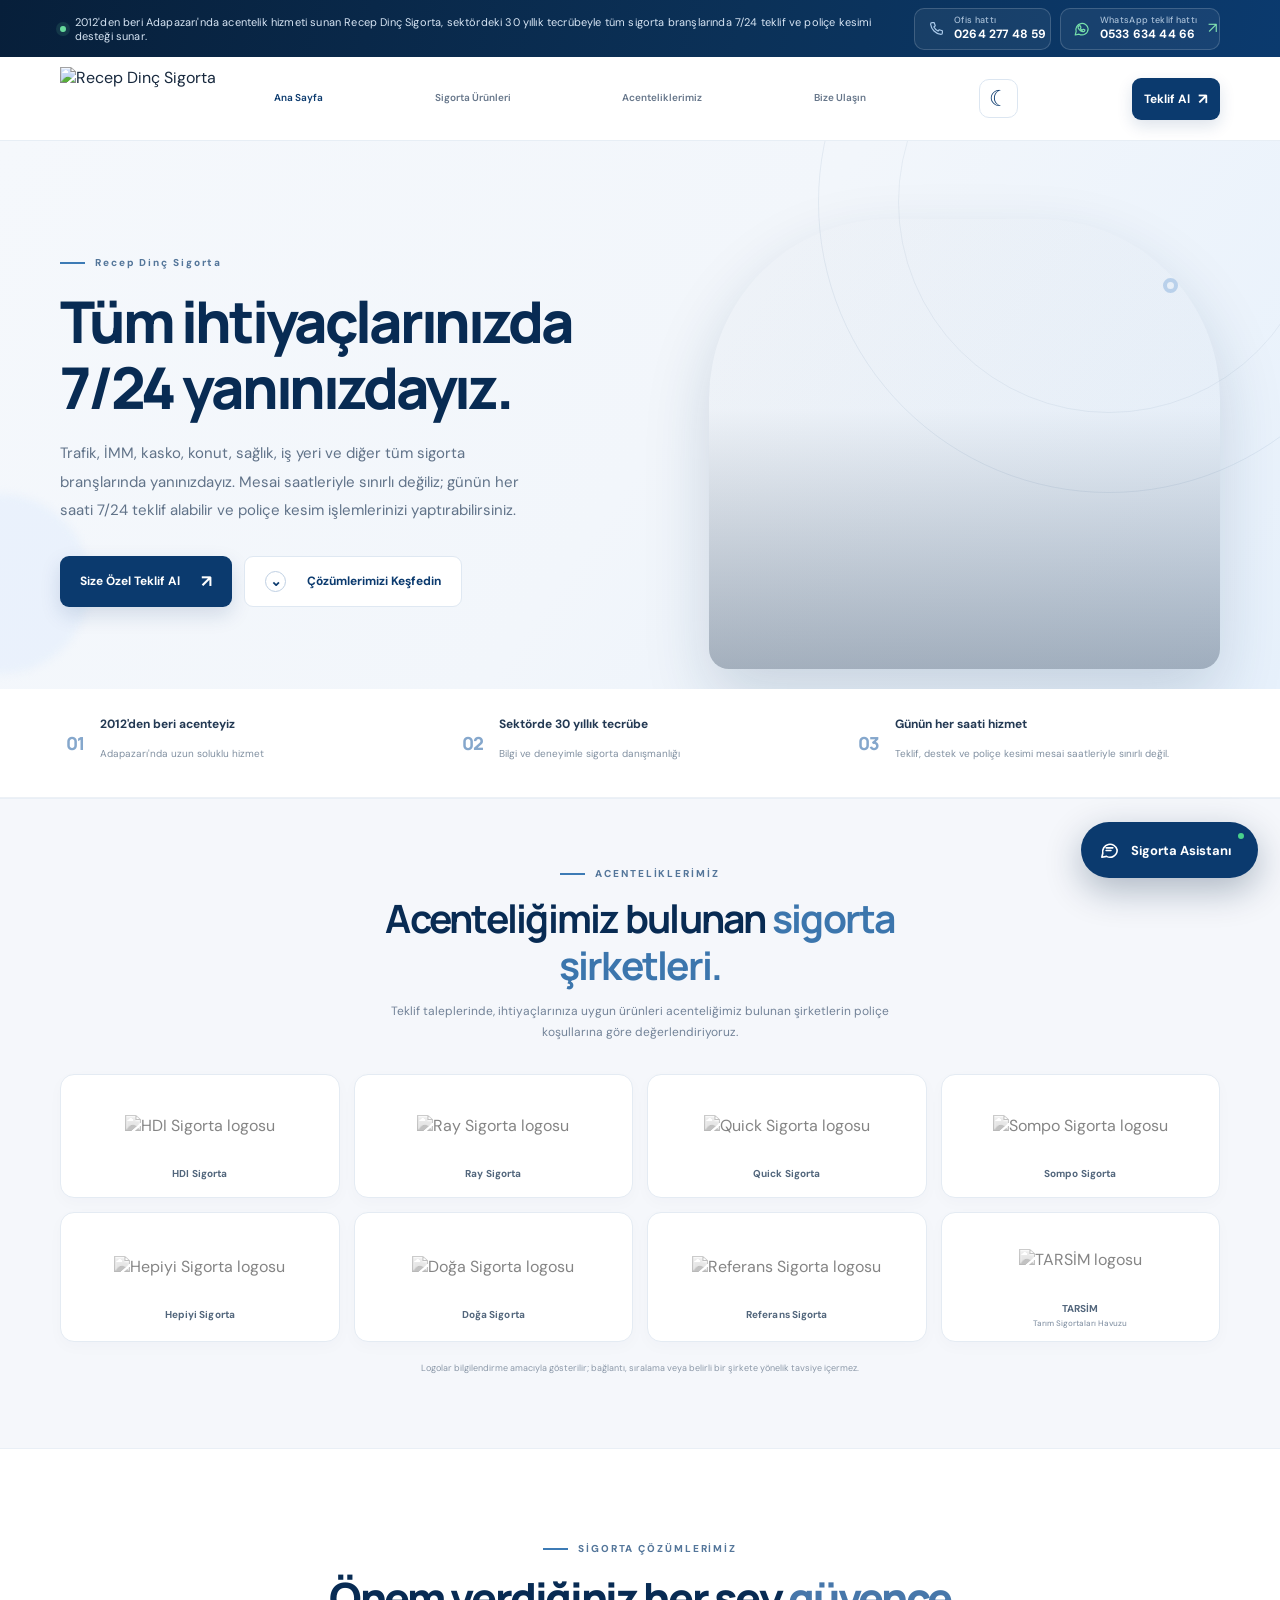
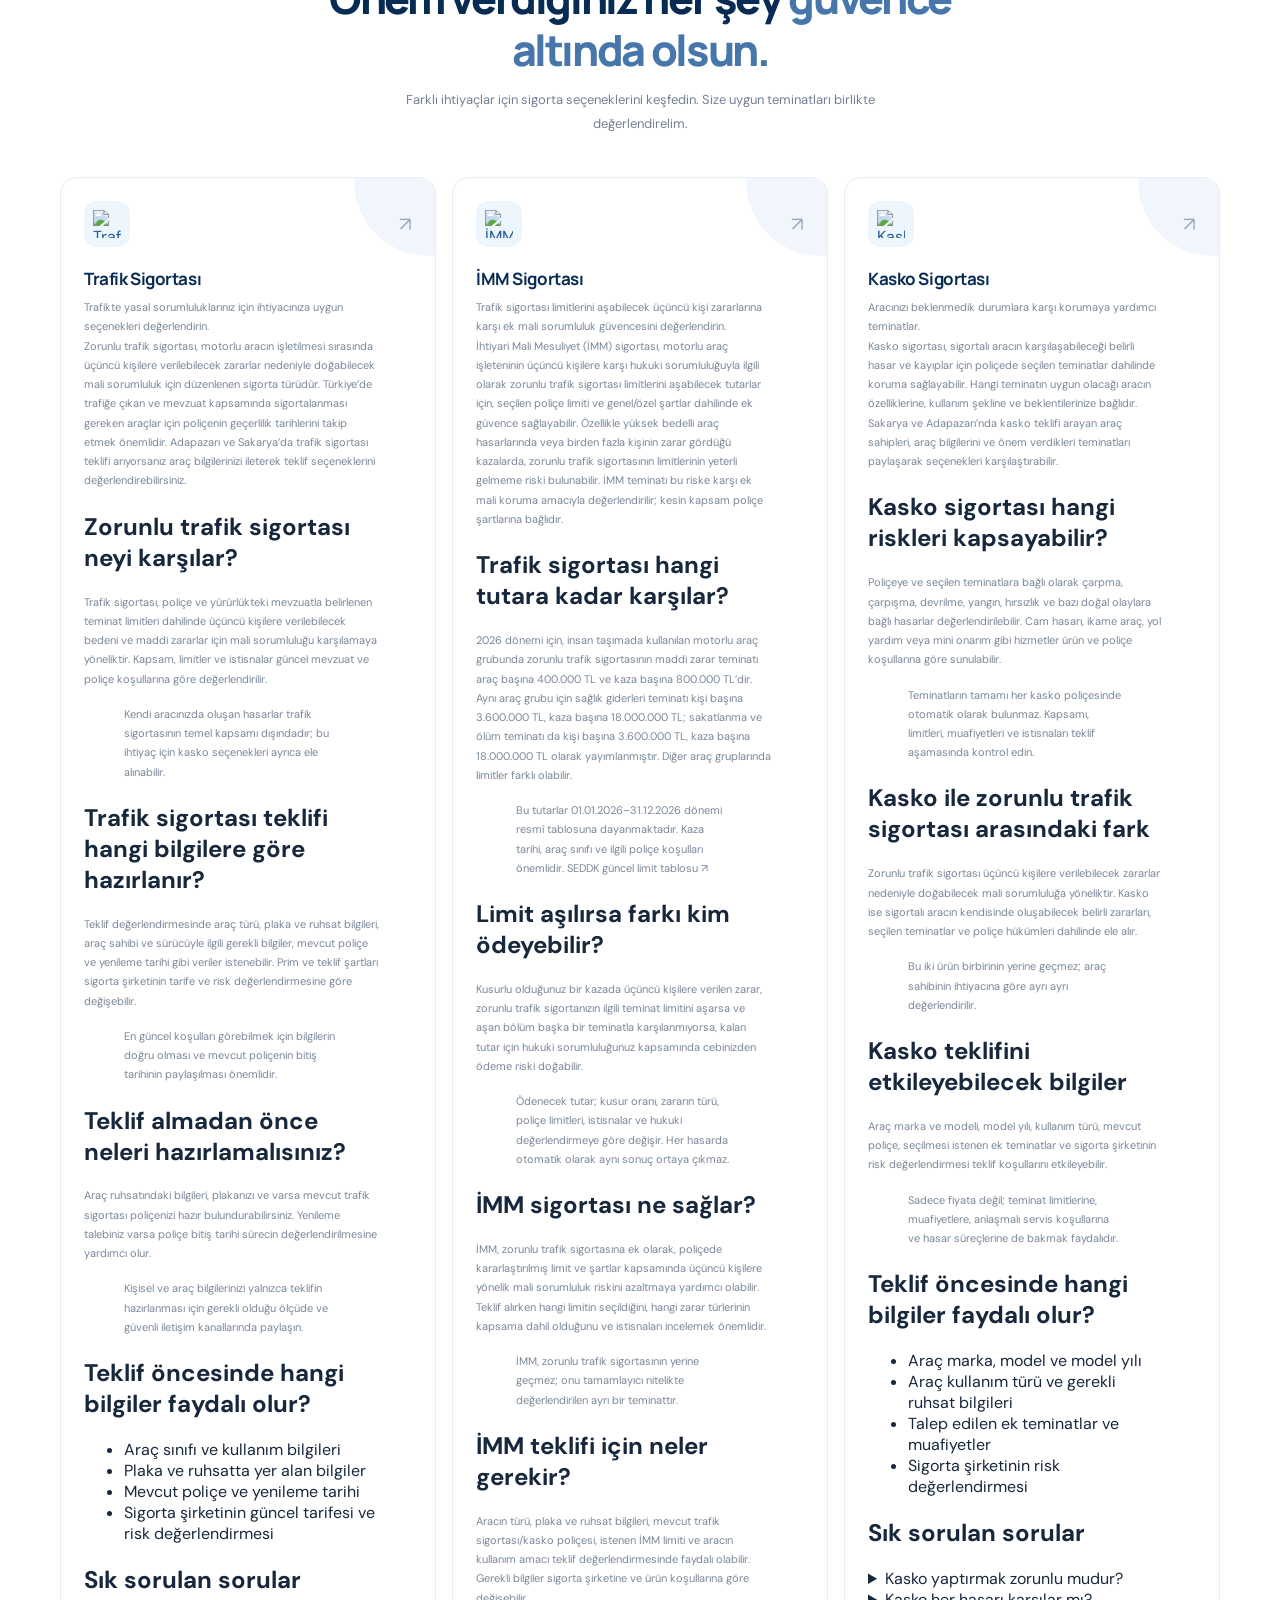
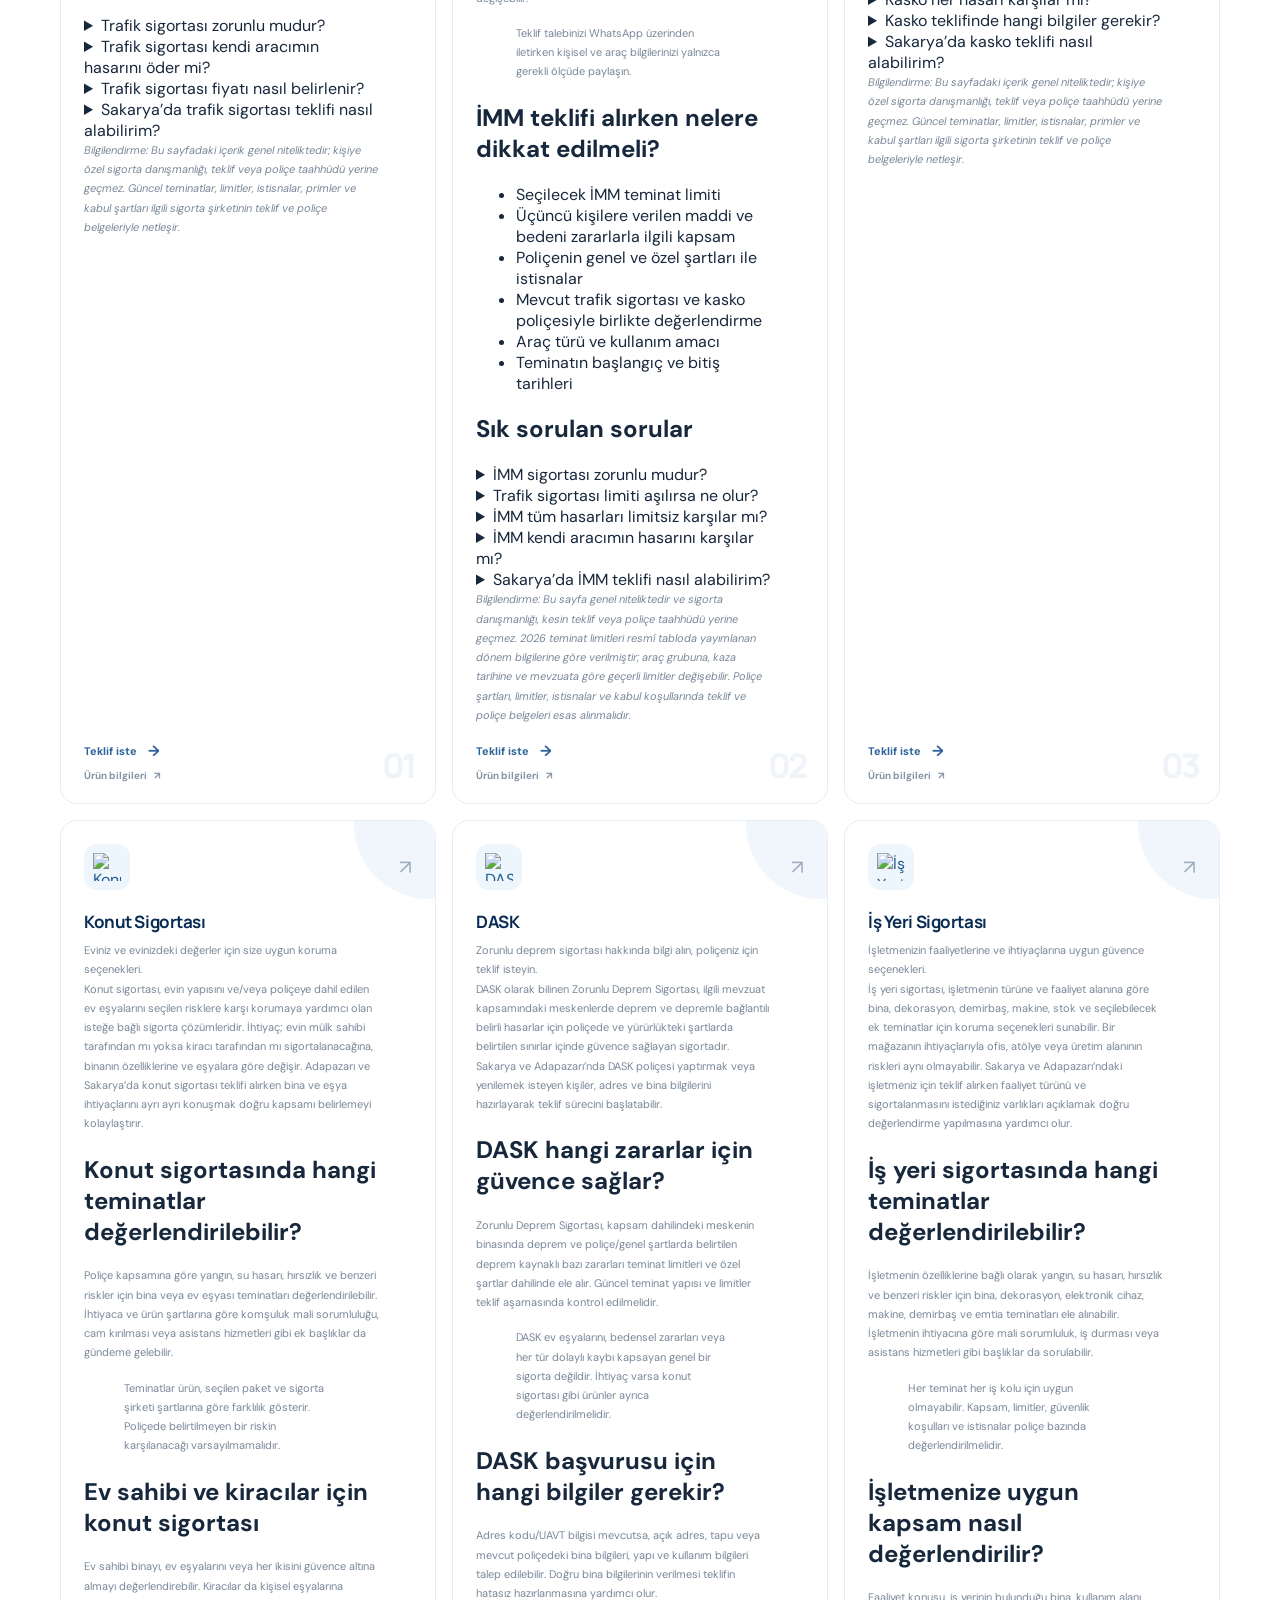
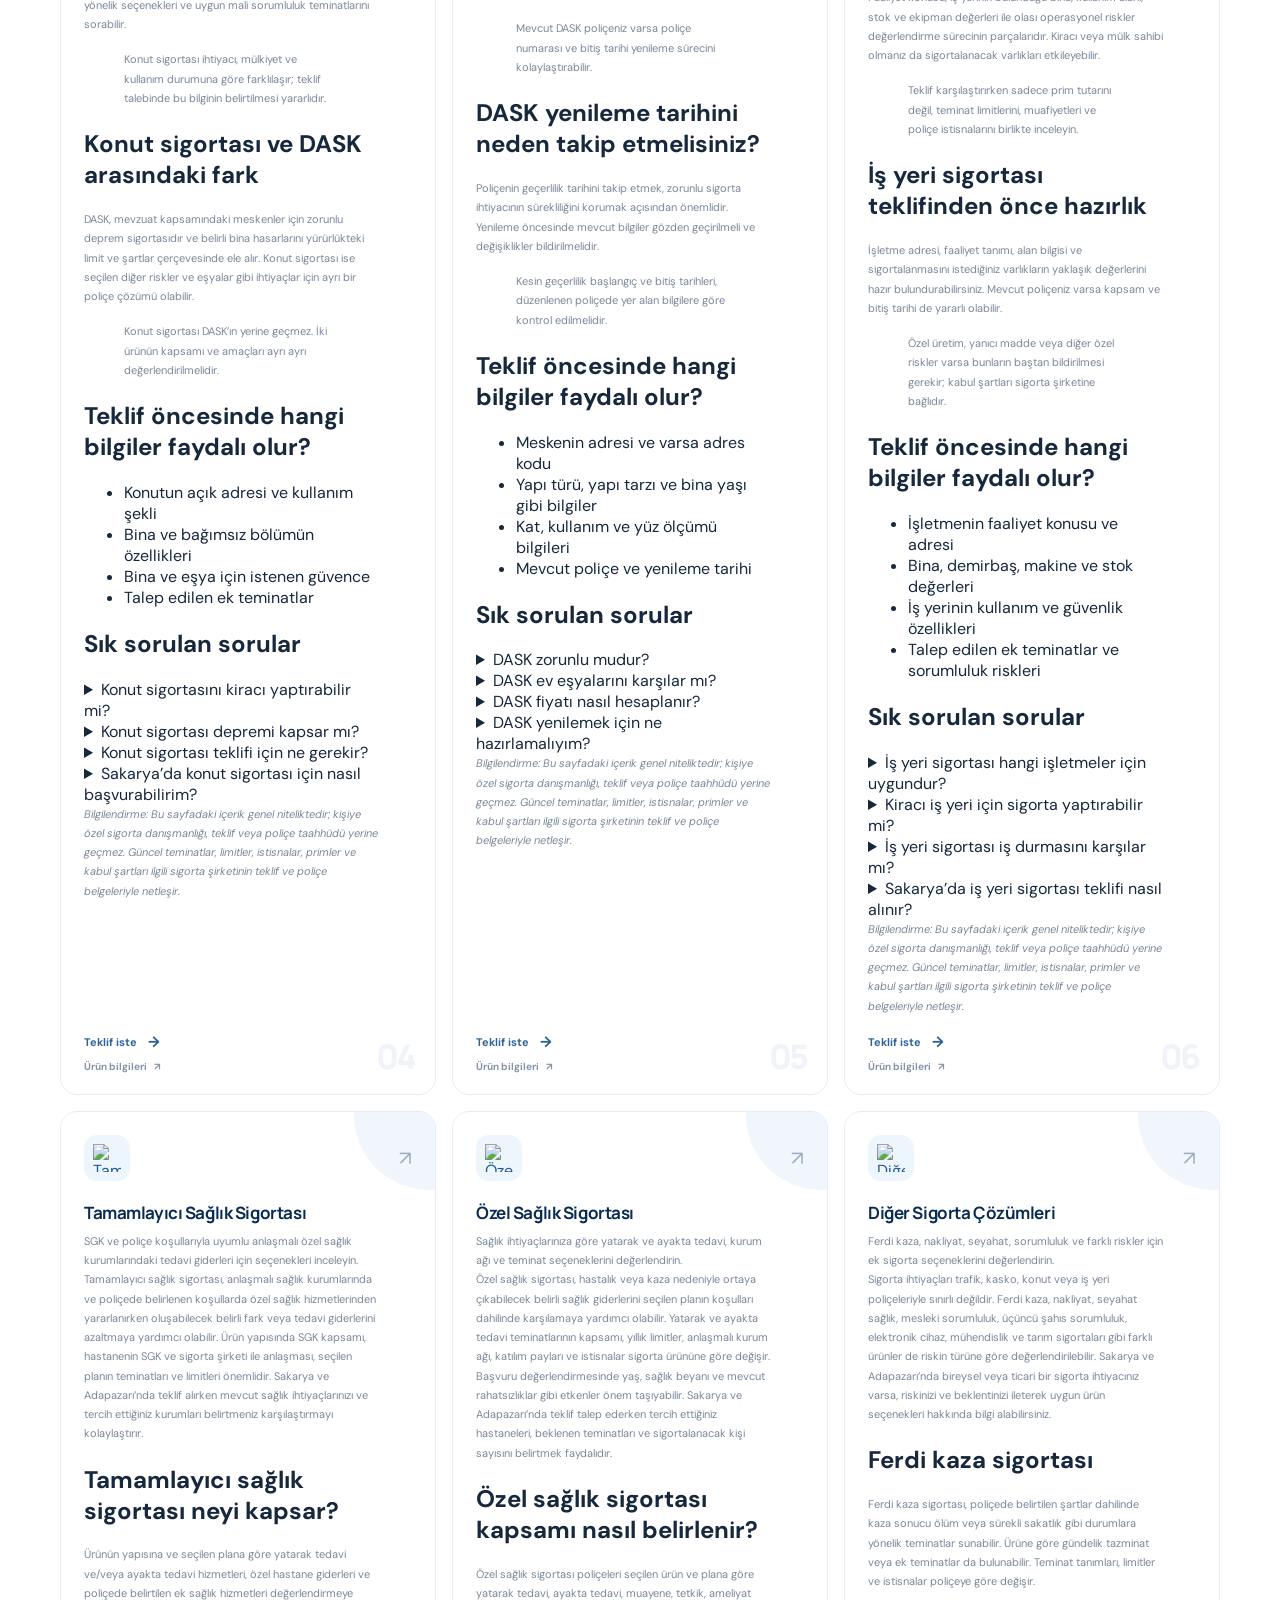
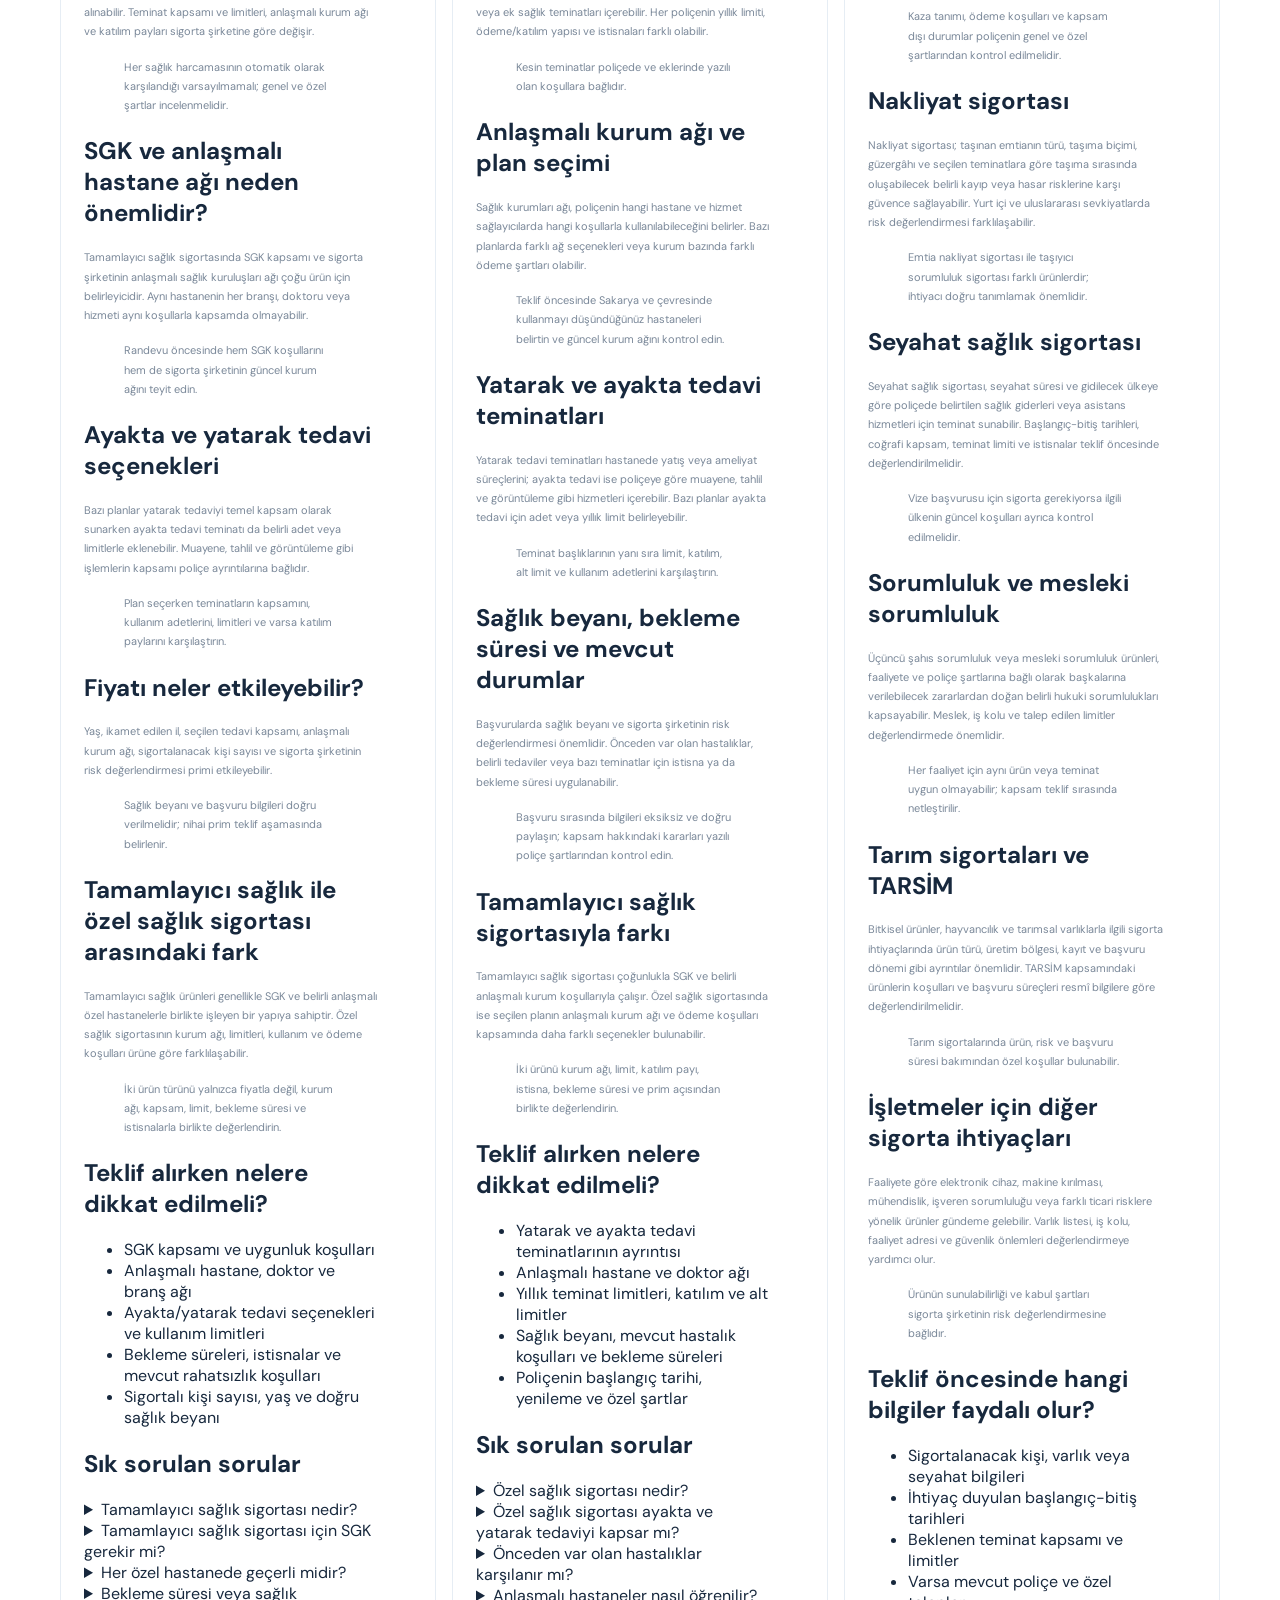
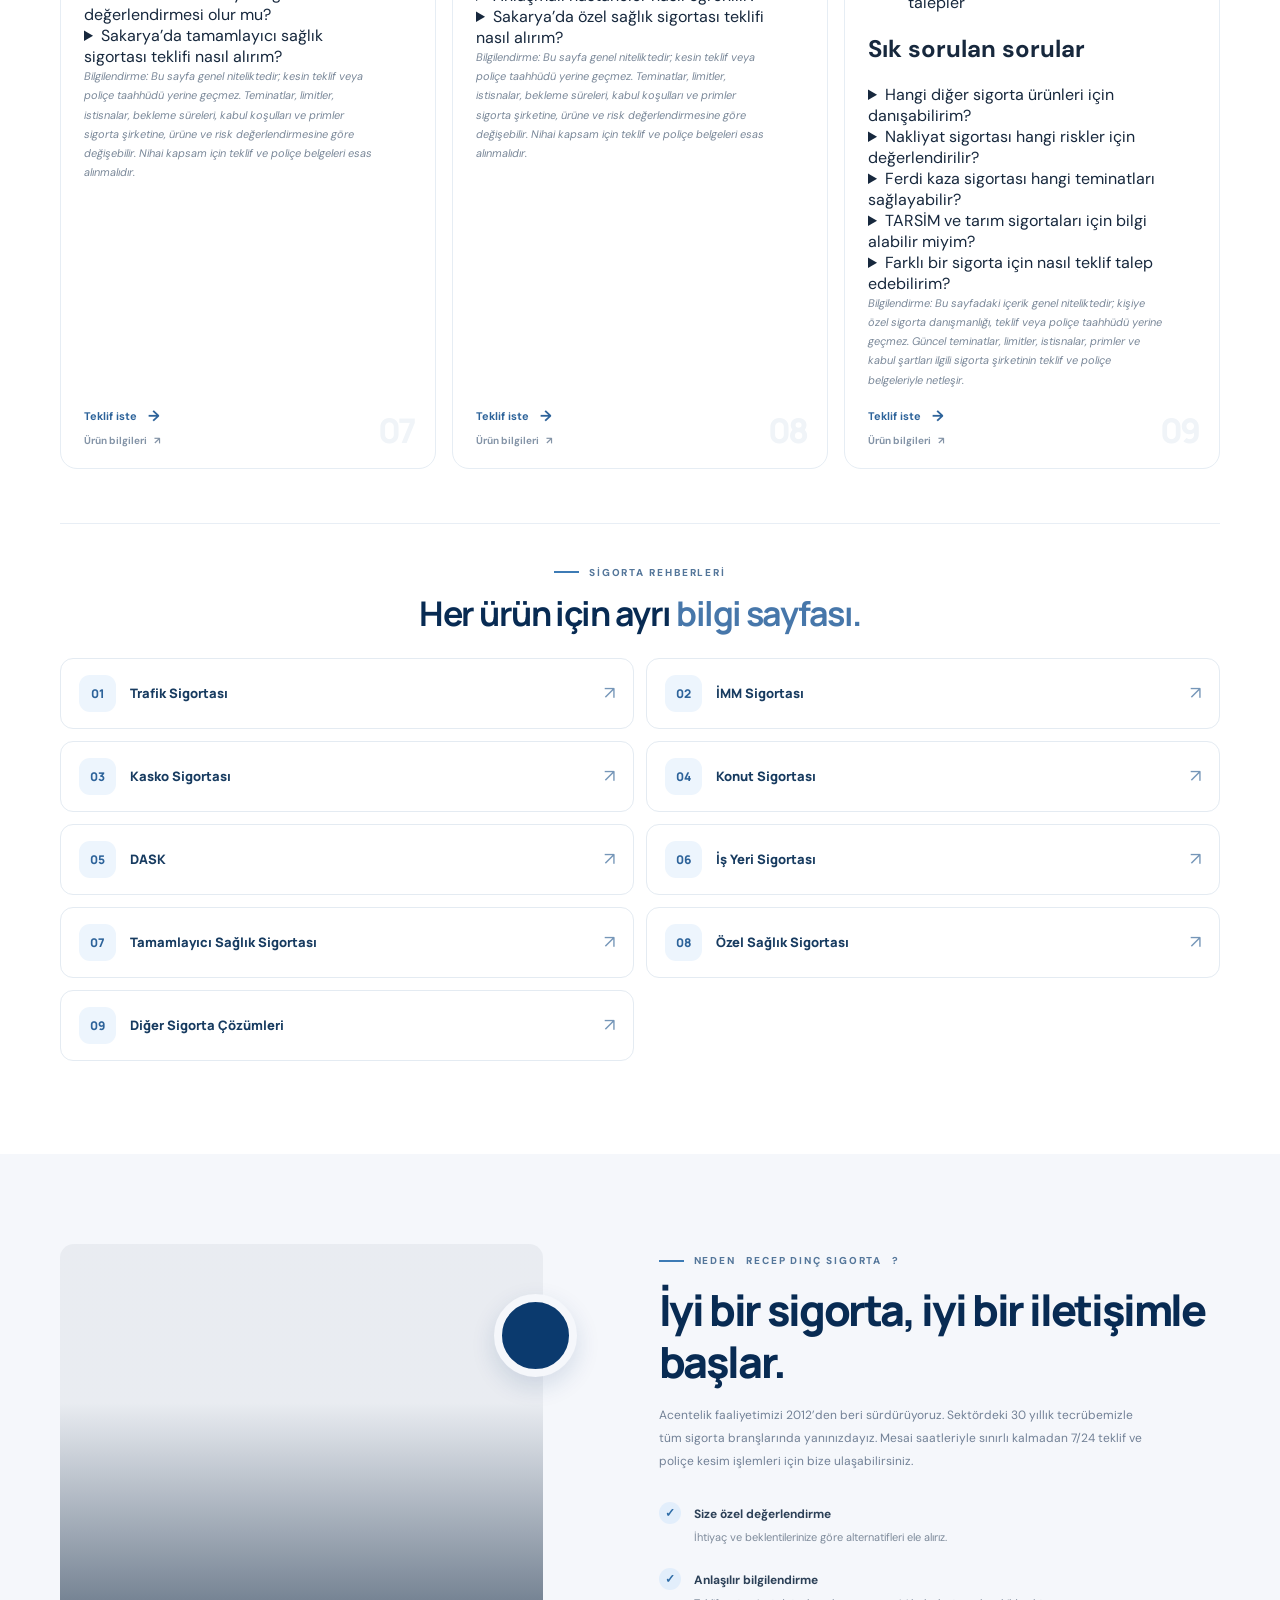
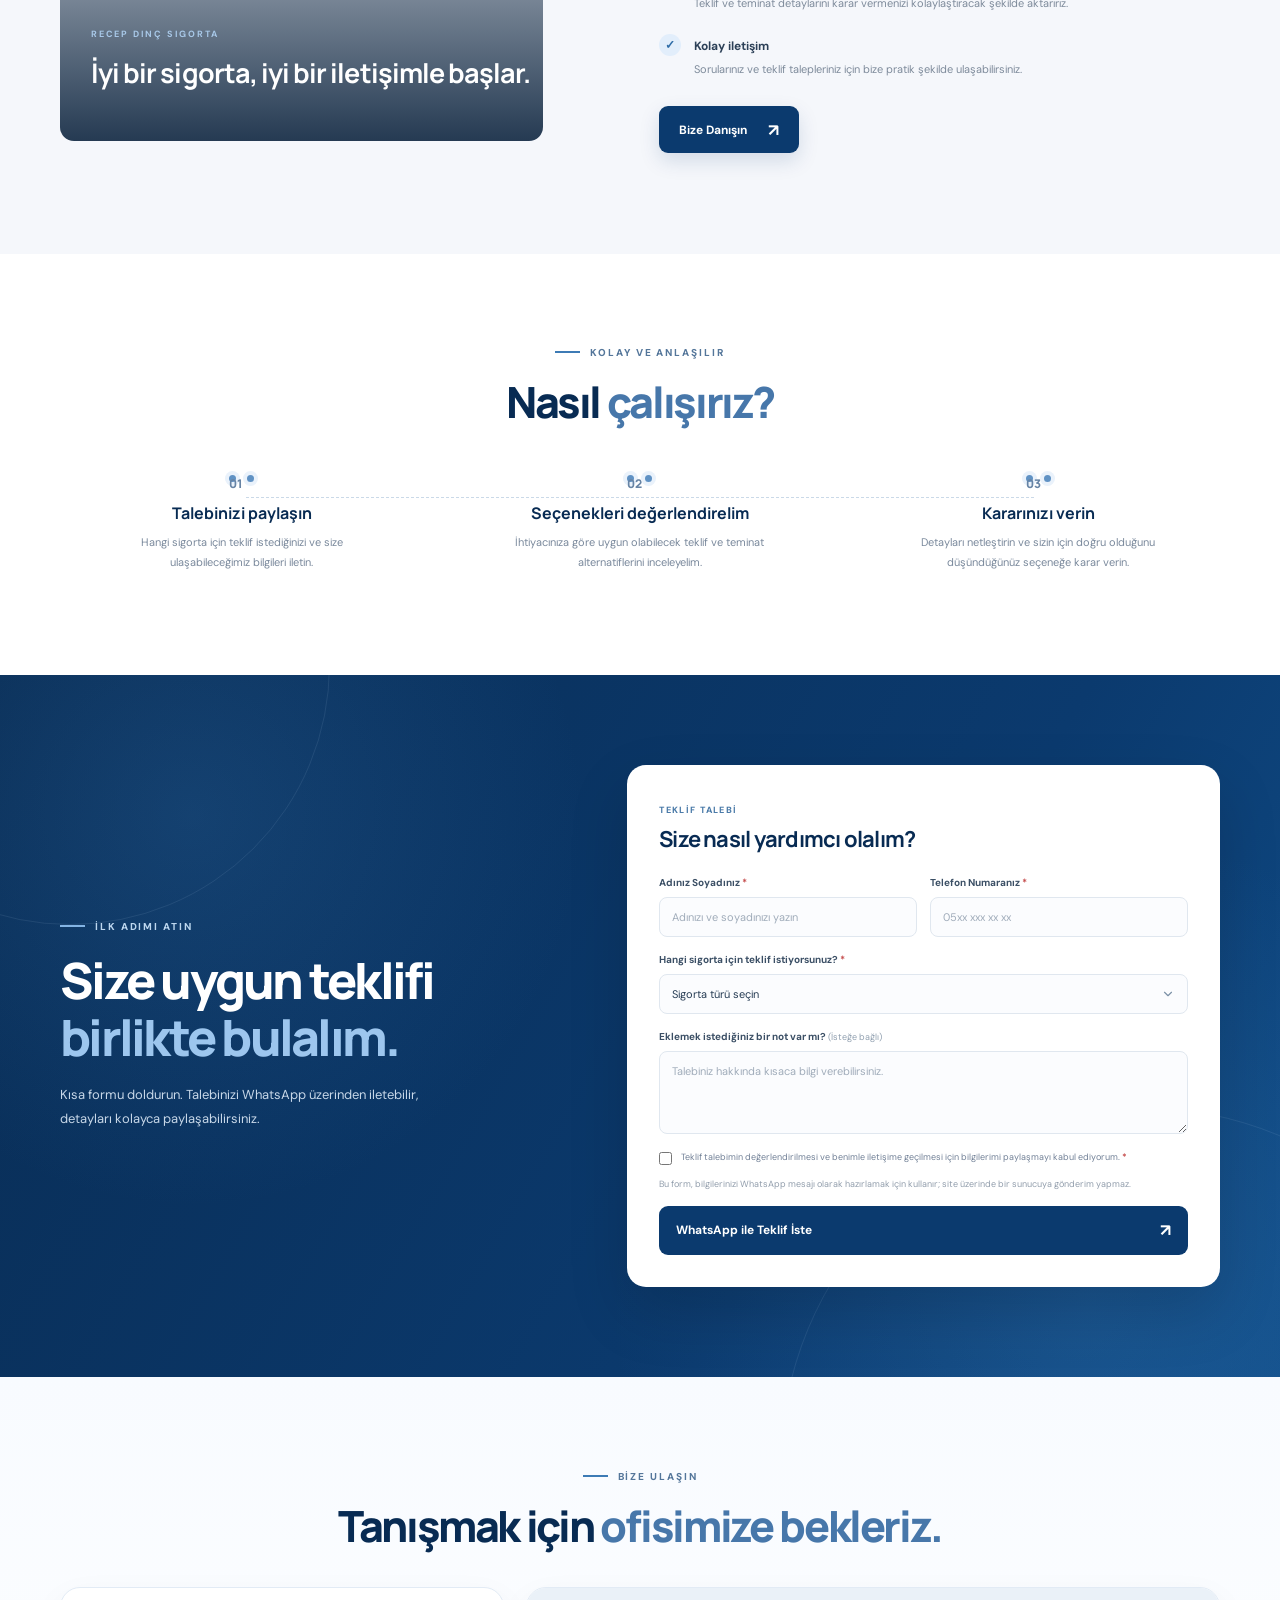
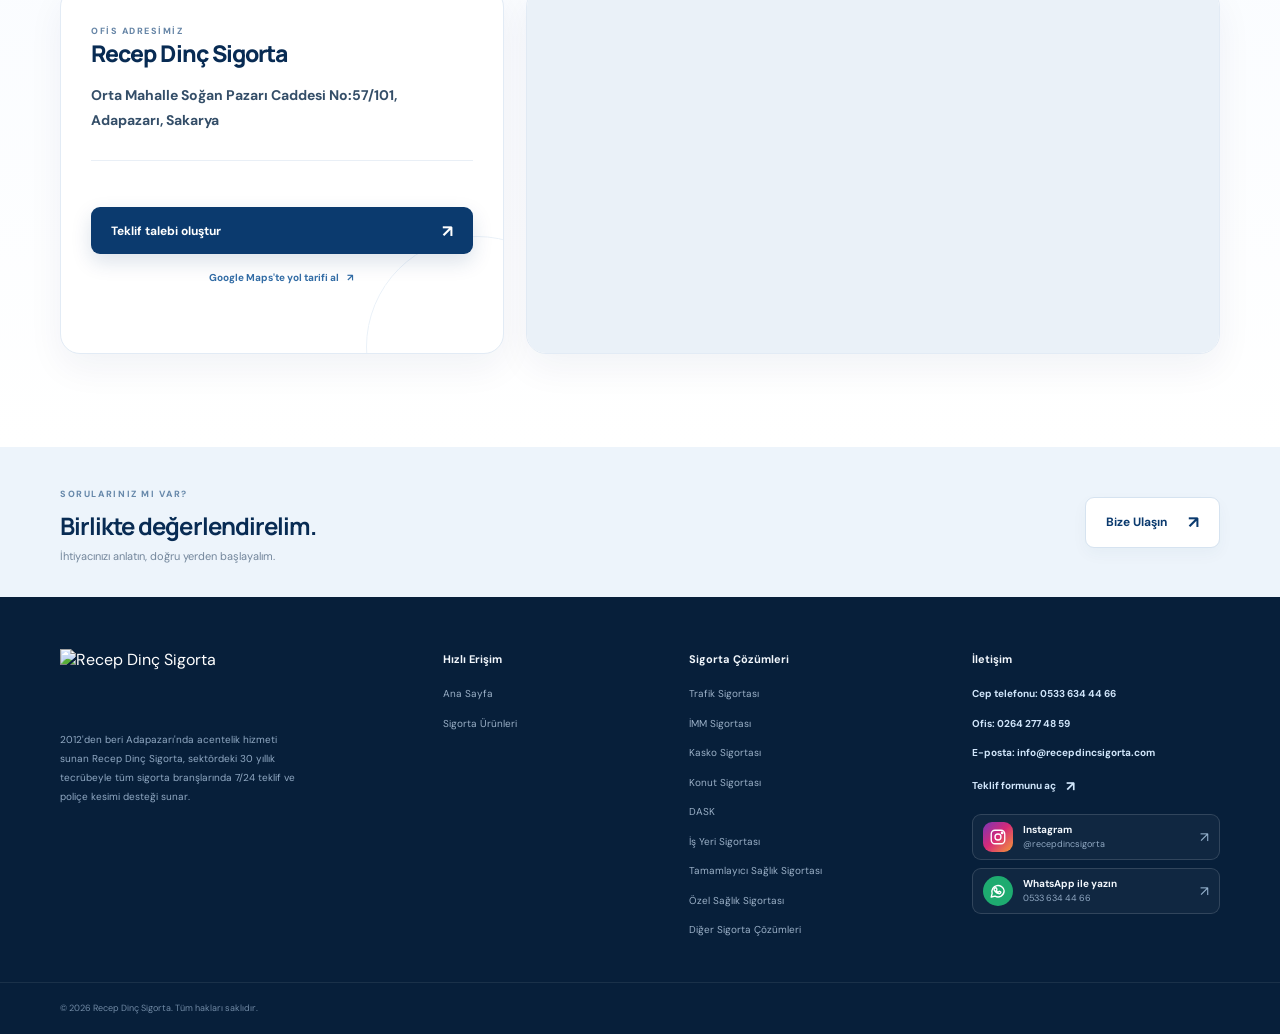
==== index.html @ cbb86d06 "Update 2026-10-26 00:55:52" ====
<!DOCTYPE HTML>
<html lang="tr">
<head>
    <meta charset="utf-8"/>
    <meta name="viewport" content="width=device-width, initial-scale=1"/>
    <title>2012&#39;den beri Adapazarı&#39;nda acentelik hizmeti sunan Recep Dinç Sigorta, sektördeki 30 yıllık tecrübeyle tüm sigorta branşlarında 7/24 teklif ve poliçe kesimi desteği sunar.</title>
    <meta name="theme-color" content="#0B3A6E"/>
    <meta name="robots" content="index,follow,max-image-preview:large"/>
    <meta name="description"
          content="2012&#39;den beri Adapazarı&#39;nda acentelik hizmeti sunan Recep Dinç Sigorta, sektördeki 30 yıllık tecrübeyle tüm sigorta branşlarında 7/24 teklif ve poliçe kesimi desteği sunar."/>
    <meta property="og:locale" content="tr_TR"/>
    <meta property="og:title" content="2012&#39;den beri Adapazarı&#39;nda acentelik hizmeti sunan Recep Dinç Sigorta, sektördeki 30 yıllık tecrübeyle tüm sigorta branşlarında 7/24 teklif ve poliçe kesimi desteği sunar."/>
    <meta property="og:description"
          content="2012&#39;den beri Adapazarı&#39;nda acentelik hizmeti sunan Recep Dinç Sigorta, sektördeki 30 yıllık tecrübeyle tüm sigorta branşlarında 7/24 teklif ve poliçe kesimi desteği sunar."/>
    <meta property="og:site_name" content="Recep Dinç Sigorta"/>
    <meta property="og:type" content="website"/>
    
        <link rel="canonical" href="recepdincsigorta.com/"/>
        <meta property="og:url" content="recepdincsigorta.com/"/>
    
    <meta property="og:image" content="https://recepdincsigorta.com/images/site/recep-dinc-sigorta-logo.png"/>
    <meta name="twitter:card" content="summary_large_image"/>
    <meta name="twitter:title" content="2012&#39;den beri Adapazarı&#39;nda acentelik hizmeti sunan Recep Dinç Sigorta, sektördeki 30 yıllık tecrübeyle tüm sigorta branşlarında 7/24 teklif ve poliçe kesimi desteği sunar."/>
    <meta name="twitter:description"
          content="2012&#39;den beri Adapazarı&#39;nda acentelik hizmeti sunan Recep Dinç Sigorta, sektördeki 30 yıllık tecrübeyle tüm sigorta branşlarında 7/24 teklif ve poliçe kesimi desteği sunar."/>
    

    <script type="application/ld+json">{"mainEntity":{"name":"Recep Dinç Sigorta","url":"https://recepdincsigorta.com/","image":null,"logo":"https://recepdincsigorta.com/images/site/recep-dinc-sigorta-logo.png","sameAs":["https://recepdincsigorta.com/"],"@type":"Organization"},"@context":"https://schema.org","@type":"ProfilePage"}</script>

    <link rel="preconnect" href="https://fonts.googleapis.com">
    <link rel="preconnect" href="https://fonts.gstatic.com" crossorigin>
    <link href="https://fonts.googleapis.com/css2?family=DM+Sans:wght@400;500;600;700&family=Manrope:wght@400;500;600;700;800&display=swap"
          rel="stylesheet">
    <script id="theme-initializer">(function(){try{var t=localStorage.getItem('recepDincTheme');document.documentElement.setAttribute('data-theme',t==='dark'?'dark':'light')}catch(e){document.documentElement.setAttribute('data-theme','light')}})();</script>
    <link rel="stylesheet" href="/assets/css/main.css"/>
    <link rel="icon" href="https://recepdincsigorta.com/images/site/favicon.png">
</head>
<body data-site-name="Recep Dinç Sigorta" data-whatsapp="905336344466">

<div class="topline">
    <div class="container topline-inner">
        <span class="topline-message"><span class="status-dot"></span> <span>2012&#39;den beri Adapazarı&#39;nda acentelik hizmeti sunan Recep Dinç Sigorta, sektördeki 30 yıllık tecrübeyle tüm sigorta branşlarında 7/24 teklif ve poliçe kesimi desteği sunar.</span></span>
        <div class="topline-actions" aria-label="Hızlı iletişim bağlantıları">
            <a class="topline-phone" href="tel:+902642774859" aria-label="Ofis telefonunu ara: 0264 277 48 59">
                <svg viewBox="0 0 24 24" aria-hidden="true"><path d="M6.8 3.5h2.8l1.4 4.2-1.8 1.6a14.1 14.1 0 0 0 5.5 5.5l1.6-1.8 4.2 1.4v2.8c0 1.1-.9 2-2 2A15.8 15.8 0 0 1 4.8 5.5c0-1.1.9-2 2-2Z"></path></svg>
                <span class="topline-copy"><small>Ofis hattı</small><strong>0264 277 48 59</strong></span>
            </a>
            <a class="topline-right" target="_blank" rel="noopener noreferrer"
               href="https://wa.me/905336344466?text=Merhaba%20Recep%20Din%C3%A7%20Sigorta" aria-label="WhatsApp üzerinden yaz: 0533 634 44 66">
                <svg viewBox="0 0 24 24" aria-hidden="true"><path d="M20.2 11.7a8.2 8.2 0 0 1-12.1 7.2L3 20l1.2-4.9A8.2 8.2 0 1 1 20.2 11.7Z"></path><path d="M8.2 8.1c.2-.4.4-.5.7-.5h.5c.2 0 .3.1.4.4l.8 1.7c.1.2.1.4-.1.6l-.6.7c-.2.2-.2.4 0 .6.5.7 1.2 1.4 2 1.8.2.1.4.1.6-.1l.8-.8c.2-.2.4-.2.6-.1l1.6.8c.2.1.3.2.3.4 0 .3-.2 1-.7 1.4-.5.4-1.2.7-1.9.6-.7-.1-1.7-.4-2.8-1.1-1.6-1-2.7-2.4-3-2.9-.3-.5-.7-1.2-.7-1.9s.3-1.3.7-1.7Z"></path></svg>
                <span class="topline-copy"><small>WhatsApp teklif hattı</small><strong>0533 634 44 66</strong></span>
                <span class="topline-arrow" aria-hidden="true">↗</span>
            </a>
        </div>
    </div>
</div>

<!-- ══ HEADER ═══════════════════════════════════════════ -->
<header class="site-header">
    <div class="container nav-wrap">
        <a href="/" class="brand" aria-label="Recep Dinç Sigorta">
            <img class="brand-logo"
                 src="https://recepdincsigorta.com/images/site/recep-dinc-sigorta-logo.png" alt="Recep Dinç Sigorta"/>
            
        </a>

        <button class="menu-toggle" id="menuToggle" aria-label="Menüyü aç" aria-expanded="false"
                aria-controls="mainNav"><span></span><span></span><span></span></button>
        <nav class="main-nav" id="mainNav" aria-label="Ana menü">
            <a class="nav-link active" href="/">Ana Sayfa</a>
            <a class="nav-link" href="/urun-ve-hizmetlerimiz.html">Sigorta Ürünleri</a>

            <a class="nav-link" href="/#cozum-ortaklarimiz">Acenteliklerimiz</a>

            
                
            

            

            
            <a class="nav-link" href="/bize-ulasin.html">Bize Ulaşın</a>
            <button class="theme-toggle" id="themeToggle" type="button" aria-label="Koyu temaya geç" aria-pressed="false" title="Tema değiştir"><span aria-hidden="true" class="theme-toggle-icon">☾</span><span class="theme-toggle-label">Koyu tema</span></button>
            <a class="nav-cta" href="/#teklif">Teklif Al <span
                    aria-hidden="true">↗</span></a>
        </nav>
    </div>
</header>

<main>
    <!-- ── Page body injected here ── -->
    

    <!-- ══ HERO (BANNER) ════════════════════════════════════ -->
    <section class="hero" id="anasayfa">
        <div class="hero-orb orb-one"></div>
        <div class="hero-orb orb-two"></div>
        <div class="container hero-grid">
            <div class="hero-copy">
                <div class="eyebrow"><span class="eyebrow-line"></span> <span>Recep Dinç Sigorta</span></div>
                <h1>Tüm ihtiyaçlarınızda 7/24 yanınızdayız.</h1>
                <div class="hero-lead"><p>Trafik, İMM, kasko, konut, sağlık, iş yeri ve diğer tüm sigorta branşlarında yanınızdayız. Mesai saatleriyle sınırlı değiliz; günün her saati 7/24 teklif alabilir ve poliçe kesim işlemlerinizi yaptırabilirsiniz.</p>
</div>
                <div class="hero-actions">
                    <a class="btn btn-primary" href="#teklif">Size Özel Teklif Al <span aria-hidden="true">↗</span></a>
                    <a class="btn btn-secondary" href="#sigortalar"><span class="play-icon" aria-hidden="true">⌄</span> Çözümlerimizi Keşfedin</a>
                </div>
            </div>
            <div class="hero-visual">
                <div class="hero-photo" style="background-image:url(&#39;https://images.unsplash.com/photo-1511895426328-dc8714191300?auto=format&amp;fit=crop&amp;w=1100&amp;q=85&#39;)"></div>
                <div class="photo-shade"></div>
            </div>
        </div>
    </section>

    <!-- ══ ÖNE ÇIKAN ÖZELLİKLER (güven şeridi) ═════════════ -->
    <section class="trust-strip" aria-label="Hizmet yaklaşımımız">
        <div class="container trust-grid">
            <div class="trust-item">
                <span class="trust-symbol">01</span>
                <div><strong>2012&#39;den beri acenteyiz</strong>
                    <small><p>Adapazarı'nda uzun soluklu hizmet</p>
</small></div>
            </div>
            <div class="trust-item">
                <span class="trust-symbol">02</span>
                <div><strong>Sektörde 30 yıllık tecrübe</strong>
                    <small><p>Bilgi ve deneyimle sigorta danışmanlığı</p>
</small></div>
            </div>
            <div class="trust-item">
                <span class="trust-symbol">03</span>
                <div><strong>Günün her saati hizmet</strong>
                    <small><p>Teklif, destek ve poliçe kesimi mesai saatleriyle sınırlı değil.</p>
</small></div>
            </div>
        </div>
    </section>

    <!-- ══ DUYURULAR & KAMPANYALAR (DUYURU) ═════════════════ -->
    

    <!-- ══ ACENTELİKLER (ACENTELIK) ═════════════════════════ -->
    <section class="partners-section" id="cozum-ortaklarimiz" aria-labelledby="partners-title">
        <div class="container">
            <div class="partners-heading">
                <div class="eyebrow"><span class="eyebrow-line"></span> ACENTELİKLERİMİZ</div>
                <h2 id="partners-title">Acenteliğimiz bulunan <span>sigorta şirketleri.</span></h2>
                <p>Teklif taleplerinde, ihtiyaçlarınıza uygun ürünleri acenteliğimiz bulunan şirketlerin poliçe koşullarına göre değerlendiriyoruz.</p>
            </div>
            <div class="partners-grid" aria-label="Acenteliğimiz bulunan sigorta şirketleri">
                <div class="partner-card" role="group" tabindex="0" aria-label="HDI Sigorta">
                    <span class="partner-logo-wrap">
                        <img class="partner-logo" loading="lazy" decoding="async" src="https://www.fndsigorta.com/uploads/8.webp" alt="HDI Sigorta logosu"/>
                    </span>
                    <span class="partner-name"><span>HDI Sigorta</span>
                        </span>
                </div>
                <div class="partner-card" role="group" tabindex="0" aria-label="Ray Sigorta">
                    <span class="partner-logo-wrap">
                        <img class="partner-logo" loading="lazy" decoding="async" src="https://upload.wikimedia.org/wikipedia/commons/9/9a/Ray_Sigorta_logo.svg" alt="Ray Sigorta logosu"/>
                    </span>
                    <span class="partner-name"><span>Ray Sigorta</span>
                        </span>
                </div>
                <div class="partner-card" role="group" tabindex="0" aria-label="Quick Sigorta">
                    <span class="partner-logo-wrap">
                        <img class="partner-logo" loading="lazy" decoding="async" src="https://recepdincsigorta.com/images/site/quick-sigorta-logo.png" alt="Quick Sigorta logosu"/>
                    </span>
                    <span class="partner-name"><span>Quick Sigorta</span>
                        </span>
                </div>
                <div class="partner-card" role="group" tabindex="0" aria-label="Sompo Sigorta">
                    <span class="partner-logo-wrap">
                        <img class="partner-logo" loading="lazy" decoding="async" src="https://upload.wikimedia.org/wikipedia/commons/1/10/Sompo-sigorta.svg" alt="Sompo Sigorta logosu"/>
                    </span>
                    <span class="partner-name"><span>Sompo Sigorta</span>
                        </span>
                </div>
                <div class="partner-card" role="group" tabindex="0" aria-label="Hepiyi Sigorta">
                    <span class="partner-logo-wrap">
                        <img class="partner-logo" loading="lazy" decoding="async" src="https://logowik.com/content/uploads/images/hepiyi-sigorta5466.logowik.com.webp" alt="Hepiyi Sigorta logosu"/>
                    </span>
                    <span class="partner-name"><span>Hepiyi Sigorta</span>
                        </span>
                </div>
                <div class="partner-card" role="group" tabindex="0" aria-label="Doğa Sigorta">
                    <span class="partner-logo-wrap">
                        <img class="partner-logo" loading="lazy" decoding="async" src="https://www.dogasigorta.com/images/thumbnail.png" alt="Doğa Sigorta logosu"/>
                    </span>
                    <span class="partner-name"><span>Doğa Sigorta</span>
                        </span>
                </div>
                <div class="partner-card" role="group" tabindex="0" aria-label="Referans Sigorta">
                    <span class="partner-logo-wrap">
                        <img class="partner-logo" loading="lazy" decoding="async" src="https://www.sehirsigorta.com/img/sigorta-sirket-logolari/referans_sigorta_logo.png" alt="Referans Sigorta logosu"/>
                    </span>
                    <span class="partner-name"><span>Referans Sigorta</span>
                        </span>
                </div>
                <div class="partner-card" role="group" tabindex="0" aria-label="TARSİM">
                    <span class="partner-logo-wrap">
                        <img class="partner-logo" loading="lazy" decoding="async" src="https://trsm.tarsim.gov.tr/rest/api/anonymous/getKMHaberDuyuruDokumanFile?id=230&amp;type=image%2Fpng" alt="TARSİM logosu"/>
                    </span>
                    <span class="partner-name"><span>TARSİM</span>
                        <small class="partner-subname">Tarım Sigortaları Havuzu</small></span>
                </div>
            </div>
            <p class="partners-note">Logolar bilgilendirme amacıyla gösterilir; bağlantı, sıralama veya belirli bir şirkete yönelik tavsiye içermez.</p>
        </div>
    </section>

    <!-- ══ SİGORTA ÜRÜNLERİ (URUN_HIZMET) ═══════════════════ -->
    <section class="section insurance-section" id="sigortalar">
        <div class="container">
            <div class="section-heading centered">
                <div class="eyebrow"><span class="eyebrow-line"></span> SİGORTA ÇÖZÜMLERİMİZ</div>
                <h2>Önem verdiğiniz her şey <span>güvence altında olsun.</span></h2>
                <p>Farklı ihtiyaçlar için sigorta seçeneklerini keşfedin. Size uygun teminatları birlikte değerlendirelim.</p>
            </div>
            <div class="insurance-grid">
                <article class="insurance-card">
                    <div class="card-top">
                        <span class="card-icon">
                            <img loading="lazy" src="https://recepdincsigorta.com/images/site/trafik.jpg" alt="Trafik Sigortası" width="28" height="28"/>
                        </span>
                        <span class="card-arrow">↗</span>
                    </div>
                    <div class="card-content">
                        <h3><a href="/urun-ve-hizmetlerimiz/trafik-sigortasi-843c82.html">Trafik Sigortası</a></h3>
                        <div><p>Trafikte yasal sorumluluklarınız için ihtiyacınıza uygun seçenekleri değerlendirin.</p>
<!--detay-->
<p>Zorunlu trafik sigortası, motorlu aracın işletilmesi sırasında üçüncü kişilere verilebilecek zararlar nedeniyle doğabilecek mali sorumluluk için düzenlenen sigorta türüdür. Türkiye’de trafiğe çıkan ve mevzuat kapsamında sigortalanması gereken araçlar için poliçenin geçerlilik tarihlerini takip etmek önemlidir. Adapazarı ve Sakarya’da trafik sigortası teklifi arıyorsanız araç bilgilerinizi ileterek teklif seçeneklerini değerlendirebilirsiniz.</p>
<h2>Zorunlu trafik sigortası neyi karşılar?</h2>
<p>Trafik sigortası, poliçe ve yürürlükteki mevzuatla belirlenen teminat limitleri dahilinde üçüncü kişilere verilebilecek bedeni ve maddi zararlar için mali sorumluluğu karşılamaya yöneliktir. Kapsam, limitler ve istisnalar güncel mevzuat ve poliçe koşullarına göre değerlendirilir.</p>
<blockquote>
<p>Kendi aracınızda oluşan hasarlar trafik sigortasının temel kapsamı dışındadır; bu ihtiyaç için kasko seçenekleri ayrıca ele alınabilir.</p>
</blockquote>
<h2>Trafik sigortası teklifi hangi bilgilere göre hazırlanır?</h2>
<p>Teklif değerlendirmesinde araç türü, plaka ve ruhsat bilgileri, araç sahibi ve sürücüyle ilgili gerekli bilgiler, mevcut poliçe ve yenileme tarihi gibi veriler istenebilir. Prim ve teklif şartları sigorta şirketinin tarife ve risk değerlendirmesine göre değişebilir.</p>
<blockquote>
<p>En güncel koşulları görebilmek için bilgilerin doğru olması ve mevcut poliçenin bitiş tarihinin paylaşılması önemlidir.</p>
</blockquote>
<h2>Teklif almadan önce neleri hazırlamalısınız?</h2>
<p>Araç ruhsatındaki bilgileri, plakanızı ve varsa mevcut trafik sigortası poliçenizi hazır bulundurabilirsiniz. Yenileme talebiniz varsa poliçe bitiş tarihi sürecin değerlendirilmesine yardımcı olur.</p>
<blockquote>
<p>Kişisel ve araç bilgilerinizi yalnızca teklifin hazırlanması için gerekli olduğu ölçüde ve güvenli iletişim kanallarında paylaşın.</p>
</blockquote>
<h2>Teklif öncesinde hangi bilgiler faydalı olur?</h2>
<ul>
<li>Araç sınıfı ve kullanım bilgileri</li>
<li>Plaka ve ruhsatta yer alan bilgiler</li>
<li>Mevcut poliçe ve yenileme tarihi</li>
<li>Sigorta şirketinin güncel tarifesi ve risk değerlendirmesi</li>
</ul>
<h2>Sık sorulan sorular</h2>
<details>
<summary>Trafik sigortası zorunlu mudur?</summary>
<p>Mevzuat kapsamında trafiğe çıkacak motorlu araçlar için zorunlu trafik sigortası gerekir. Aracınızın durumunu ve poliçe geçerliliğini kontrol edin.</p>
</details>
<details>
<summary>Trafik sigortası kendi aracımın hasarını öder mi?</summary>
<p>Trafik sigortası temel olarak üçüncü kişilere verilebilecek zararlar için mali sorumluluğa yöneliktir. Kendi aracınızın hasarı için kasko teminatlarını ayrıca değerlendirebilirsiniz.</p>
</details>
<details>
<summary>Trafik sigortası fiyatı nasıl belirlenir?</summary>
<p>Fiyat; araç ve poliçe bilgileri, ilgili tarife ve sigorta şirketinin değerlendirmesi doğrultusunda belirlenir. Kesin fiyat, güncel teklif alındığında netleşir.</p>
</details>
<details>
<summary>Sakarya’da trafik sigortası teklifi nasıl alabilirim?</summary>
<p>Teklif formundan Trafik Sigortası seçeneğini işaretleyerek talebinizi iletebilir veya Recep Dinç Sigorta’nın Bize Ulaşın sayfasındaki adres ve yol tarifi bilgilerini kullanabilirsiniz.</p>
</details>
<p><em>Bilgilendirme: Bu sayfadaki içerik genel niteliktedir; kişiye özel sigorta danışmanlığı, teklif veya poliçe taahhüdü yerine geçmez. Güncel teminatlar, limitler, istisnalar, primler ve kabul şartları ilgili sigorta şirketinin teklif ve poliçe belgeleriyle netleşir.</em></p>
</div>
                        <div class="card-actions">
                            <a href="#teklif" class="text-link" data-branch="Trafik Sigortası">Teklif iste <span>→</span></a>
                            <a href="/urun-ve-hizmetlerimiz/trafik-sigortasi-843c82.html" class="detail-link">Ürün bilgileri <span>↗</span></a>
                        </div>
                    </div>
                    <div class="card-number">01</div>
                </article>
                <article class="insurance-card">
                    <div class="card-top">
                        <span class="card-icon">
                            <img loading="lazy" src="https://recepdincsigorta.com/images/site/imm.jpg" alt="İMM Sigortası" width="28" height="28"/>
                        </span>
                        <span class="card-arrow">↗</span>
                    </div>
                    <div class="card-content">
                        <h3><a href="/urun-ve-hizmetlerimiz/imm-sigortasi-aa6ac9.html">İMM Sigortası</a></h3>
                        <div><p>Trafik sigortası limitlerini aşabilecek üçüncü kişi zararlarına karşı ek mali sorumluluk güvencesini değerlendirin.</p>
<!--detay-->
<p>İhtiyari Mali Mesuliyet (İMM) sigortası, motorlu araç işleteninin üçüncü kişilere karşı hukuki sorumluluğuyla ilgili olarak zorunlu trafik sigortası limitlerini aşabilecek tutarlar için, seçilen poliçe limiti ve genel/özel şartlar dahilinde ek güvence sağlayabilir. Özellikle yüksek bedelli araç hasarlarında veya birden fazla kişinin zarar gördüğü kazalarda, zorunlu trafik sigortasının limitlerinin yeterli gelmeme riski bulunabilir. İMM teminatı bu riske karşı ek mali koruma amacıyla değerlendirilir; kesin kapsam poliçe şartlarına bağlıdır.</p>
<h2>Trafik sigortası hangi tutara kadar karşılar?</h2>
<p>2026 dönemi için, insan taşımada kullanılan motorlu araç grubunda zorunlu trafik sigortasının maddi zarar teminatı araç başına 400.000 TL ve kaza başına 800.000 TL’dir. Aynı araç grubu için sağlık giderleri teminatı kişi başına 3.600.000 TL, kaza başına 18.000.000 TL; sakatlanma ve ölüm teminatı da kişi başına 3.600.000 TL, kaza başına 18.000.000 TL olarak yayımlanmıştır. Diğer araç gruplarında limitler farklı olabilir.</p>
<blockquote>
<p>Bu tutarlar 01.01.2026–31.12.2026 dönemi resmî tablosuna dayanmaktadır. Kaza tarihi, araç sınıfı ve ilgili poliçe koşulları önemlidir. SEDDK güncel limit tablosu ↗</p>
</blockquote>
<h2>Limit aşılırsa farkı kim ödeyebilir?</h2>
<p>Kusurlu olduğunuz bir kazada üçüncü kişilere verilen zarar, zorunlu trafik sigortanızın ilgili teminat limitini aşarsa ve aşan bölüm başka bir teminatla karşılanmıyorsa, kalan tutar için hukuki sorumluluğunuz kapsamında cebinizden ödeme riski doğabilir.</p>
<blockquote>
<p>Ödenecek tutar; kusur oranı, zararın türü, poliçe limitleri, istisnalar ve hukuki değerlendirmeye göre değişir. Her hasarda otomatik olarak aynı sonuç ortaya çıkmaz.</p>
</blockquote>
<h2>İMM sigortası ne sağlar?</h2>
<p>İMM, zorunlu trafik sigortasına ek olarak, poliçede kararlaştırılmış limit ve şartlar kapsamında üçüncü kişilere yönelik mali sorumluluk riskini azaltmaya yardımcı olabilir. Teklif alırken hangi limitin seçildiğini, hangi zarar türlerinin kapsama dahil olduğunu ve istisnaları incelemek önemlidir.</p>
<blockquote>
<p>İMM, zorunlu trafik sigortasının yerine geçmez; onu tamamlayıcı nitelikte değerlendirilen ayrı bir teminattır.</p>
</blockquote>
<h2>İMM teklifi için neler gerekir?</h2>
<p>Aracın türü, plaka ve ruhsat bilgileri, mevcut trafik sigortası/kasko poliçesi, istenen İMM limiti ve aracın kullanım amacı teklif değerlendirmesinde faydalı olabilir. Gerekli bilgiler sigorta şirketine ve ürün koşullarına göre değişebilir.</p>
<blockquote>
<p>Teklif talebinizi WhatsApp üzerinden iletirken kişisel ve araç bilgilerinizi yalnızca gerekli ölçüde paylaşın.</p>
</blockquote>
<h2>İMM teklifi alırken nelere dikkat edilmeli?</h2>
<ul>
<li>Seçilecek İMM teminat limiti</li>
<li>Üçüncü kişilere verilen maddi ve bedeni zararlarla ilgili kapsam</li>
<li>Poliçenin genel ve özel şartları ile istisnalar</li>
<li>Mevcut trafik sigortası ve kasko poliçesiyle birlikte değerlendirme</li>
<li>Araç türü ve kullanım amacı</li>
<li>Teminatın başlangıç ve bitiş tarihleri</li>
</ul>
<h2>Sık sorulan sorular</h2>
<details>
<summary>İMM sigortası zorunlu mudur?</summary>
<p>İMM, zorunlu trafik sigortasından farklı olarak isteğe bağlı bir ek mali sorumluluk teminatıdır. Ürün ve poliçe koşulları sigorta şirketine göre değişebilir.</p>
</details>
<details>
<summary>Trafik sigortası limiti aşılırsa ne olur?</summary>
<p>Kusurlu olduğunuz kazada üçüncü kişilerin zararları ilgili trafik sigortası limitini aşarsa ve aşan tutar başka bir teminatla karşılanmıyorsa hukuki sorumluluğunuz kapsamında cebinizden ödeme riski doğabilir. Sonuç, olayın ve poliçelerin şartlarına göre değerlendirilir.</p>
</details>
<details>
<summary>İMM tüm hasarları limitsiz karşılar mı?</summary>
<p>Hayır. Teminat, poliçede belirlenen limit ve koşullara bağlıdır; istisnalar ve kapsam dışı durumlar olabilir. Teklif ve poliçe belgeleri dikkatle incelenmelidir.</p>
</details>
<details>
<summary>İMM kendi aracımın hasarını karşılar mı?</summary>
<p>İMM esas olarak üçüncü kişilere karşı mali sorumluluğa yönelik ek teminattır. Kendi aracınızda oluşan hasarlar için kasko teminatlarını ayrıca değerlendirebilirsiniz.</p>
</details>
<details>
<summary>Sakarya’da İMM teklifi nasıl alabilirim?</summary>
<p>Teklif talebi bölümünde İMM seçeneğini işaretleyerek veya aşağıdaki teklif bağlantısını kullanarak WhatsApp üzerinden bize ulaşabilirsiniz.</p>
</details>
<p><em>Bilgilendirme: Bu sayfa genel niteliktedir ve sigorta danışmanlığı, kesin teklif veya poliçe taahhüdü yerine geçmez. 2026 teminat limitleri resmî tabloda yayımlanan dönem bilgilerine göre verilmiştir; araç grubuna, kaza tarihine ve mevzuata göre geçerli limitler değişebilir. Poliçe şartları, limitler, istisnalar ve kabul koşullarında teklif ve poliçe belgeleri esas alınmalıdır.</em></p>
</div>
                        <div class="card-actions">
                            <a href="#teklif" class="text-link" data-branch="İMM Sigortası">Teklif iste <span>→</span></a>
                            <a href="/urun-ve-hizmetlerimiz/imm-sigortasi-aa6ac9.html" class="detail-link">Ürün bilgileri <span>↗</span></a>
                        </div>
                    </div>
                    <div class="card-number">02</div>
                </article>
                <article class="insurance-card">
                    <div class="card-top">
                        <span class="card-icon">
                            <img loading="lazy" src="https://recepdincsigorta.com/images/site/kasko.jpg" alt="Kasko Sigortası" width="28" height="28"/>
                        </span>
                        <span class="card-arrow">↗</span>
                    </div>
                    <div class="card-content">
                        <h3><a href="/urun-ve-hizmetlerimiz/kasko-sigortasi-94a183.html">Kasko Sigortası</a></h3>
                        <div><p>Aracınızı beklenmedik durumlara karşı korumaya yardımcı teminatlar.</p>
<!--detay-->
<p>Kasko sigortası, sigortalı aracın karşılaşabileceği belirli hasar ve kayıplar için poliçede seçilen teminatlar dahilinde koruma sağlayabilir. Hangi teminatın uygun olacağı aracın özelliklerine, kullanım şekline ve beklentilerinize bağlıdır. Sakarya ve Adapazarı’nda kasko teklifi arayan araç sahipleri, araç bilgilerini ve önem verdikleri teminatları paylaşarak seçenekleri karşılaştırabilir.</p>
<h2>Kasko sigortası hangi riskleri kapsayabilir?</h2>
<p>Poliçeye ve seçilen teminatlara bağlı olarak çarpma, çarpışma, devrilme, yangın, hırsızlık ve bazı doğal olaylara bağlı hasarlar değerlendirilebilir. Cam hasarı, ikame araç, yol yardım veya mini onarım gibi hizmetler ürün ve poliçe koşullarına göre sunulabilir.</p>
<blockquote>
<p>Teminatların tamamı her kasko poliçesinde otomatik olarak bulunmaz. Kapsamı, limitleri, muafiyetleri ve istisnaları teklif aşamasında kontrol edin.</p>
</blockquote>
<h2>Kasko ile zorunlu trafik sigortası arasındaki fark</h2>
<p>Zorunlu trafik sigortası üçüncü kişilere verilebilecek zararlar nedeniyle doğabilecek mali sorumluluğa yöneliktir. Kasko ise sigortalı aracın kendisinde oluşabilecek belirli zararları, seçilen teminatlar ve poliçe hükümleri dahilinde ele alır.</p>
<blockquote>
<p>Bu iki ürün birbirinin yerine geçmez; araç sahibinin ihtiyacına göre ayrı ayrı değerlendirilir.</p>
</blockquote>
<h2>Kasko teklifini etkileyebilecek bilgiler</h2>
<p>Araç marka ve modeli, model yılı, kullanım türü, mevcut poliçe, seçilmesi istenen ek teminatlar ve sigorta şirketinin risk değerlendirmesi teklif koşullarını etkileyebilir.</p>
<blockquote>
<p>Sadece fiyata değil; teminat limitlerine, muafiyetlere, anlaşmalı servis koşullarına ve hasar süreçlerine de bakmak faydalıdır.</p>
</blockquote>
<h2>Teklif öncesinde hangi bilgiler faydalı olur?</h2>
<ul>
<li>Araç marka, model ve model yılı</li>
<li>Araç kullanım türü ve gerekli ruhsat bilgileri</li>
<li>Talep edilen ek teminatlar ve muafiyetler</li>
<li>Sigorta şirketinin risk değerlendirmesi</li>
</ul>
<h2>Sık sorulan sorular</h2>
<details>
<summary>Kasko yaptırmak zorunlu mudur?</summary>
<p>Kasko genel olarak isteğe bağlı bir sigortadır. İhtiyaç, araç değeri ve kişisel risk tercihi doğrultusunda değerlendirilebilir.</p>
</details>
<details>
<summary>Kasko her hasarı karşılar mı?</summary>
<p>Hayır. Kapsam; seçilen teminatlara, poliçedeki limitlere, muafiyetlere ve istisnalara bağlıdır. Teklif ve poliçe şartları dikkatle incelenmelidir.</p>
</details>
<details>
<summary>Kasko teklifinde hangi bilgiler gerekir?</summary>
<p>Genellikle araç marka-modeli, model yılı, plaka ve ruhsat bilgileri ile mevcut poliçe bilgileri istenebilir. Gerekli ayrıntılar teklif sırasında netleştirilir.</p>
</details>
<details>
<summary>Sakarya’da kasko teklifi nasıl alabilirim?</summary>
<p>Bu sayfadaki teklif bağlantısından ana sayfa formuna geçerek Kasko seçeneğiyle talebinizi iletebilirsiniz.</p>
</details>
<p><em>Bilgilendirme: Bu sayfadaki içerik genel niteliktedir; kişiye özel sigorta danışmanlığı, teklif veya poliçe taahhüdü yerine geçmez. Güncel teminatlar, limitler, istisnalar, primler ve kabul şartları ilgili sigorta şirketinin teklif ve poliçe belgeleriyle netleşir.</em></p>
</div>
                        <div class="card-actions">
                            <a href="#teklif" class="text-link" data-branch="Kasko Sigortası">Teklif iste <span>→</span></a>
                            <a href="/urun-ve-hizmetlerimiz/kasko-sigortasi-94a183.html" class="detail-link">Ürün bilgileri <span>↗</span></a>
                        </div>
                    </div>
                    <div class="card-number">03</div>
                </article>
                <article class="insurance-card">
                    <div class="card-top">
                        <span class="card-icon">
                            <img loading="lazy" src="https://recepdincsigorta.com/images/site/konut.jpg" alt="Konut Sigortası" width="28" height="28"/>
                        </span>
                        <span class="card-arrow">↗</span>
                    </div>
                    <div class="card-content">
                        <h3><a href="/urun-ve-hizmetlerimiz/konut-sigortasi-8b13c3.html">Konut Sigortası</a></h3>
                        <div><p>Eviniz ve evinizdeki değerler için size uygun koruma seçenekleri.</p>
<!--detay-->
<p>Konut sigortası, evin yapısını ve/veya poliçeye dahil edilen ev eşyalarını seçilen risklere karşı korumaya yardımcı olan isteğe bağlı sigorta çözümleridir. İhtiyaç; evin mülk sahibi tarafından mı yoksa kiracı tarafından mı sigortalanacağına, binanın özelliklerine ve eşyalara göre değişir. Adapazarı ve Sakarya’da konut sigortası teklifi alırken bina ve eşya ihtiyaçlarını ayrı ayrı konuşmak doğru kapsamı belirlemeyi kolaylaştırır.</p>
<h2>Konut sigortasında hangi teminatlar değerlendirilebilir?</h2>
<p>Poliçe kapsamına göre yangın, su hasarı, hırsızlık ve benzeri riskler için bina veya ev eşyası teminatları değerlendirilebilir. İhtiyaca ve ürün şartlarına göre komşuluk mali sorumluluğu, cam kırılması veya asistans hizmetleri gibi ek başlıklar da gündeme gelebilir.</p>
<blockquote>
<p>Teminatlar ürün, seçilen paket ve sigorta şirketi şartlarına göre farklılık gösterir. Poliçede belirtilmeyen bir riskin karşılanacağı varsayılmamalıdır.</p>
</blockquote>
<h2>Ev sahibi ve kiracılar için konut sigortası</h2>
<p>Ev sahibi binayı, ev eşyalarını veya her ikisini güvence altına almayı değerlendirebilir. Kiracılar da kişisel eşyalarına yönelik seçenekleri ve uygun mali sorumluluk teminatlarını sorabilir.</p>
<blockquote>
<p>Konut sigortası ihtiyacı, mülkiyet ve kullanım durumuna göre farklılaşır; teklif talebinde bu bilginin belirtilmesi yararlıdır.</p>
</blockquote>
<h2>Konut sigortası ve DASK arasındaki fark</h2>
<p>DASK, mevzuat kapsamındaki meskenler için zorunlu deprem sigortasıdır ve belirli bina hasarlarını yürürlükteki limit ve şartlar çerçevesinde ele alır. Konut sigortası ise seçilen diğer riskler ve eşyalar gibi ihtiyaçlar için ayrı bir poliçe çözümü olabilir.</p>
<blockquote>
<p>Konut sigortası DASK’ın yerine geçmez. İki ürünün kapsamı ve amaçları ayrı ayrı değerlendirilmelidir.</p>
</blockquote>
<h2>Teklif öncesinde hangi bilgiler faydalı olur?</h2>
<ul>
<li>Konutun açık adresi ve kullanım şekli</li>
<li>Bina ve bağımsız bölümün özellikleri</li>
<li>Bina ve eşya için istenen güvence</li>
<li>Talep edilen ek teminatlar</li>
</ul>
<h2>Sık sorulan sorular</h2>
<details>
<summary>Konut sigortasını kiracı yaptırabilir mi?</summary>
<p>Kiracılar ev eşyaları ve kendileri için uygun olabilecek teminatları değerlendirebilir. Sunulabilecek kapsam seçilen ürüne ve sigorta şirketine bağlıdır.</p>
</details>
<details>
<summary>Konut sigortası depremi kapsar mı?</summary>
<p>Deprem ve buna bağlı zararların kapsamı poliçe türüne ve seçilen teminatlara bağlıdır. Zorunlu deprem sigortası DASK ayrı bir üründür; konut poliçesinin şartları ayrıca kontrol edilmelidir.</p>
</details>
<details>
<summary>Konut sigortası teklifi için ne gerekir?</summary>
<p>Açık adres, konutun kullanım şekli, bina özellikleri ve sigortalanması istenen eşyalar hakkında bilgi teklifin hazırlanmasına yardımcı olabilir.</p>
</details>
<details>
<summary>Sakarya’da konut sigortası için nasıl başvurabilirim?</summary>
<p>Ana sayfadaki teklif formundan Konut Sigortası seçeneğini seçerek talebinizi iletebilirsiniz.</p>
</details>
<p><em>Bilgilendirme: Bu sayfadaki içerik genel niteliktedir; kişiye özel sigorta danışmanlığı, teklif veya poliçe taahhüdü yerine geçmez. Güncel teminatlar, limitler, istisnalar, primler ve kabul şartları ilgili sigorta şirketinin teklif ve poliçe belgeleriyle netleşir.</em></p>
</div>
                        <div class="card-actions">
                            <a href="#teklif" class="text-link" data-branch="Konut Sigortası">Teklif iste <span>→</span></a>
                            <a href="/urun-ve-hizmetlerimiz/konut-sigortasi-8b13c3.html" class="detail-link">Ürün bilgileri <span>↗</span></a>
                        </div>
                    </div>
                    <div class="card-number">04</div>
                </article>
                <article class="insurance-card">
                    <div class="card-top">
                        <span class="card-icon">
                            <img loading="lazy" src="https://recepdincsigorta.com/images/site/dask.jpg" alt="DASK" width="28" height="28"/>
                        </span>
                        <span class="card-arrow">↗</span>
                    </div>
                    <div class="card-content">
                        <h3><a href="/urun-ve-hizmetlerimiz/dask-e13a8e.html">DASK</a></h3>
                        <div><p>Zorunlu deprem sigortası hakkında bilgi alın, poliçeniz için teklif isteyin.</p>
<!--detay-->
<p>DASK olarak bilinen Zorunlu Deprem Sigortası, ilgili mevzuat kapsamındaki meskenlerde deprem ve depremle bağlantılı belirli hasarlar için poliçede ve yürürlükteki şartlarda belirtilen sınırlar içinde güvence sağlayan sigortadır. Sakarya ve Adapazarı’nda DASK poliçesi yaptırmak veya yenilemek isteyen kişiler, adres ve bina bilgilerini hazırlayarak teklif sürecini başlatabilir.</p>
<h2>DASK hangi zararlar için güvence sağlar?</h2>
<p>Zorunlu Deprem Sigortası, kapsam dahilindeki meskenin binasında deprem ve poliçe/genel şartlarda belirtilen deprem kaynaklı bazı zararları teminat limitleri ve özel şartlar dahilinde ele alır. Güncel teminat yapısı ve limitler teklif aşamasında kontrol edilmelidir.</p>
<blockquote>
<p>DASK ev eşyalarını, bedensel zararları veya her tür dolaylı kaybı kapsayan genel bir sigorta değildir. İhtiyaç varsa konut sigortası gibi ürünler ayrıca değerlendirilmelidir.</p>
</blockquote>
<h2>DASK başvurusu için hangi bilgiler gerekir?</h2>
<p>Adres kodu/UAVT bilgisi mevcutsa, açık adres, tapu veya mevcut poliçedeki bina bilgileri, yapı ve kullanım bilgileri talep edilebilir. Doğru bina bilgilerinin verilmesi teklifin hatasız hazırlanmasına yardımcı olur.</p>
<blockquote>
<p>Mevcut DASK poliçeniz varsa poliçe numarası ve bitiş tarihi yenileme sürecini kolaylaştırabilir.</p>
</blockquote>
<h2>DASK yenileme tarihini neden takip etmelisiniz?</h2>
<p>Poliçenin geçerlilik tarihini takip etmek, zorunlu sigorta ihtiyacının sürekliliğini korumak açısından önemlidir. Yenileme öncesinde mevcut bilgiler gözden geçirilmeli ve değişiklikler bildirilmelidir.</p>
<blockquote>
<p>Kesin geçerlilik başlangıç ve bitiş tarihleri, düzenlenen poliçede yer alan bilgilere göre kontrol edilmelidir.</p>
</blockquote>
<h2>Teklif öncesinde hangi bilgiler faydalı olur?</h2>
<ul>
<li>Meskenin adresi ve varsa adres kodu</li>
<li>Yapı türü, yapı tarzı ve bina yaşı gibi bilgiler</li>
<li>Kat, kullanım ve yüz ölçümü bilgileri</li>
<li>Mevcut poliçe ve yenileme tarihi</li>
</ul>
<h2>Sık sorulan sorular</h2>
<details>
<summary>DASK zorunlu mudur?</summary>
<p>Mevzuatın kapsamına giren meskenler için Zorunlu Deprem Sigortası yükümlülükleri bulunur. Taşınmazınızın kapsam durumunu güncel mevzuat ve ilgili kurum bilgileriyle kontrol edin.</p>
</details>
<details>
<summary>DASK ev eşyalarını karşılar mı?</summary>
<p>DASK temel olarak poliçede tanımlanan binaya ilişkin zararları ele alır; ev eşyaları için konut sigortası seçenekleri ayrıca incelenebilir.</p>
</details>
<details>
<summary>DASK fiyatı nasıl hesaplanır?</summary>
<p>Prim; taşınmazın ve binanın beyan edilen özellikleri ile yürürlükteki tarife ve teminat koşullarına göre belirlenir. Kesin tutar teklif sırasında hesaplanır.</p>
</details>
<details>
<summary>DASK yenilemek için ne hazırlamalıyım?</summary>
<p>Mevcut poliçenizi, adres bilgilerinizi ve bina özelliklerini hazır bulundurun. Bina veya adres bilgilerinde değişiklik varsa teklif hazırlanırken belirtin.</p>
</details>
<p><em>Bilgilendirme: Bu sayfadaki içerik genel niteliktedir; kişiye özel sigorta danışmanlığı, teklif veya poliçe taahhüdü yerine geçmez. Güncel teminatlar, limitler, istisnalar, primler ve kabul şartları ilgili sigorta şirketinin teklif ve poliçe belgeleriyle netleşir.</em></p>
</div>
                        <div class="card-actions">
                            <a href="#teklif" class="text-link" data-branch="DASK">Teklif iste <span>→</span></a>
                            <a href="/urun-ve-hizmetlerimiz/dask-e13a8e.html" class="detail-link">Ürün bilgileri <span>↗</span></a>
                        </div>
                    </div>
                    <div class="card-number">05</div>
                </article>
                <article class="insurance-card">
                    <div class="card-top">
                        <span class="card-icon">
                            <img loading="lazy" src="https://recepdincsigorta.com/images/site/isyeri.jpg" alt="İş Yeri Sigortası" width="28" height="28"/>
                        </span>
                        <span class="card-arrow">↗</span>
                    </div>
                    <div class="card-content">
                        <h3><a href="/urun-ve-hizmetlerimiz/is-yeri-sigortasi-900b08.html">İş Yeri Sigortası</a></h3>
                        <div><p>İşletmenizin faaliyetlerine ve ihtiyaçlarına uygun güvence seçenekleri.</p>
<!--detay-->
<p>İş yeri sigortası, işletmenin türüne ve faaliyet alanına göre bina, dekorasyon, demirbaş, makine, stok ve seçilebilecek ek teminatlar için koruma seçenekleri sunabilir. Bir mağazanın ihtiyaçlarıyla ofis, atölye veya üretim alanının riskleri aynı olmayabilir. Sakarya ve Adapazarı’ndaki işletmeniz için teklif alırken faaliyet türünü ve sigortalanmasını istediğiniz varlıkları açıklamak doğru değerlendirme yapılmasına yardımcı olur.</p>
<h2>İş yeri sigortasında hangi teminatlar değerlendirilebilir?</h2>
<p>İşletmenin özelliklerine bağlı olarak yangın, su hasarı, hırsızlık ve benzeri riskler için bina, dekorasyon, elektronik cihaz, makine, demirbaş ve emtia teminatları ele alınabilir. İşletmenin ihtiyacına göre mali sorumluluk, iş durması veya asistans hizmetleri gibi başlıklar da sorulabilir.</p>
<blockquote>
<p>Her teminat her iş kolu için uygun olmayabilir. Kapsam, limitler, güvenlik koşulları ve istisnalar poliçe bazında değerlendirilmelidir.</p>
</blockquote>
<h2>İşletmenize uygun kapsam nasıl değerlendirilir?</h2>
<p>Faaliyet konusu, iş yerinin bulunduğu bina, kullanım alanı, stok ve ekipman değerleri ile olası operasyonel riskler değerlendirme sürecinin parçalarıdır. Kiracı veya mülk sahibi olmanız da sigortalanacak varlıkları etkileyebilir.</p>
<blockquote>
<p>Teklif karşılaştırırken sadece prim tutarını değil, teminat limitlerini, muafiyetleri ve poliçe istisnalarını birlikte inceleyin.</p>
</blockquote>
<h2>İş yeri sigortası teklifinden önce hazırlık</h2>
<p>İşletme adresi, faaliyet tanımı, alan bilgisi ve sigortalanmasını istediğiniz varlıkların yaklaşık değerlerini hazır bulundurabilirsiniz. Mevcut poliçeniz varsa kapsam ve bitiş tarihi de yararlı olabilir.</p>
<blockquote>
<p>Özel üretim, yanıcı madde veya diğer özel riskler varsa bunların baştan bildirilmesi gerekir; kabul şartları sigorta şirketine bağlıdır.</p>
</blockquote>
<h2>Teklif öncesinde hangi bilgiler faydalı olur?</h2>
<ul>
<li>İşletmenin faaliyet konusu ve adresi</li>
<li>Bina, demirbaş, makine ve stok değerleri</li>
<li>İş yerinin kullanım ve güvenlik özellikleri</li>
<li>Talep edilen ek teminatlar ve sorumluluk riskleri</li>
</ul>
<h2>Sık sorulan sorular</h2>
<details>
<summary>İş yeri sigortası hangi işletmeler için uygundur?</summary>
<p>Dükkan, ofis ve farklı işletmeler için seçenekler değerlendirilebilir; sunulabilecek teminatlar faaliyet alanına ve sigorta şirketinin kabul koşullarına bağlıdır.</p>
</details>
<details>
<summary>Kiracı iş yeri için sigorta yaptırabilir mi?</summary>
<p>Kiracı işletmeler, kendi demirbaşları, stokları, dekorasyonları veya uygun mali sorumluluk ihtiyaçları için seçenekleri değerlendirebilir. Hangi varlığın sigortalanacağı teklif öncesinde netleştirilmelidir.</p>
</details>
<details>
<summary>İş yeri sigortası iş durmasını karşılar mı?</summary>
<p>İş durması gibi teminatlar bazı ürünlerde ve belirli şartlarla sunulabilir. Her poliçede otomatik olarak yer almadığından, özel ihtiyaç olarak teklif sırasında belirtilmelidir.</p>
</details>
<details>
<summary>Sakarya’da iş yeri sigortası teklifi nasıl alınır?</summary>
<p>İşletmenizin faaliyet konusu ve adresiyle birlikte teklif formunu kullanarak talebinizi Recep Dinç Sigorta’ya iletebilirsiniz.</p>
</details>
<p><em>Bilgilendirme: Bu sayfadaki içerik genel niteliktedir; kişiye özel sigorta danışmanlığı, teklif veya poliçe taahhüdü yerine geçmez. Güncel teminatlar, limitler, istisnalar, primler ve kabul şartları ilgili sigorta şirketinin teklif ve poliçe belgeleriyle netleşir.</em></p>
</div>
                        <div class="card-actions">
                            <a href="#teklif" class="text-link" data-branch="İş Yeri Sigortası">Teklif iste <span>→</span></a>
                            <a href="/urun-ve-hizmetlerimiz/is-yeri-sigortasi-900b08.html" class="detail-link">Ürün bilgileri <span>↗</span></a>
                        </div>
                    </div>
                    <div class="card-number">06</div>
                </article>
                <article class="insurance-card">
                    <div class="card-top">
                        <span class="card-icon">
                            <img loading="lazy" src="https://recepdincsigorta.com/images/site/tamamlayici-saglik.jpg" alt="Tamamlayıcı Sağlık Sigortası" width="28" height="28"/>
                        </span>
                        <span class="card-arrow">↗</span>
                    </div>
                    <div class="card-content">
                        <h3><a href="/urun-ve-hizmetlerimiz/tamamlayici-saglik-sigortasi-bb8535.html">Tamamlayıcı Sağlık Sigortası</a></h3>
                        <div><p>SGK ve poliçe koşullarıyla uyumlu anlaşmalı özel sağlık kurumlarındaki tedavi giderleri için seçenekleri inceleyin.</p>
<!--detay-->
<p>Tamamlayıcı sağlık sigortası, anlaşmalı sağlık kurumlarında ve poliçede belirlenen koşullarda özel sağlık hizmetlerinden yararlanırken oluşabilecek belirli fark veya tedavi giderlerini azaltmaya yardımcı olabilir. Ürün yapısında SGK kapsamı, hastanenin SGK ve sigorta şirketi ile anlaşması, seçilen planın teminatları ve limitleri önemlidir. Sakarya ve Adapazarı’nda teklif alırken mevcut sağlık ihtiyaçlarınızı ve tercih ettiğiniz kurumları belirtmeniz karşılaştırmayı kolaylaştırır.</p>
<h2>Tamamlayıcı sağlık sigortası neyi kapsar?</h2>
<p>Ürünün yapısına ve seçilen plana göre yatarak tedavi ve/veya ayakta tedavi hizmetleri, özel hastane giderleri ve poliçede belirtilen ek sağlık hizmetleri değerlendirmeye alınabilir. Teminat kapsamı ve limitleri, anlaşmalı kurum ağı ve katılım payları sigorta şirketine göre değişir.</p>
<blockquote>
<p>Her sağlık harcamasının otomatik olarak karşılandığı varsayılmamalı; genel ve özel şartlar incelenmelidir.</p>
</blockquote>
<h2>SGK ve anlaşmalı hastane ağı neden önemlidir?</h2>
<p>Tamamlayıcı sağlık sigortasında SGK kapsamı ve sigorta şirketinin anlaşmalı sağlık kuruluşları ağı çoğu ürün için belirleyicidir. Aynı hastanenin her branşı, doktoru veya hizmeti aynı koşullarla kapsamda olmayabilir.</p>
<blockquote>
<p>Randevu öncesinde hem SGK koşullarını hem de sigorta şirketinin güncel kurum ağını teyit edin.</p>
</blockquote>
<h2>Ayakta ve yatarak tedavi seçenekleri</h2>
<p>Bazı planlar yatarak tedaviyi temel kapsam olarak sunarken ayakta tedavi teminatı da belirli adet veya limitlerle eklenebilir. Muayene, tahlil ve görüntüleme gibi işlemlerin kapsamı poliçe ayrıntılarına bağlıdır.</p>
<blockquote>
<p>Plan seçerken teminatların kapsamını, kullanım adetlerini, limitleri ve varsa katılım paylarını karşılaştırın.</p>
</blockquote>
<h2>Fiyatı neler etkileyebilir?</h2>
<p>Yaş, ikamet edilen il, seçilen tedavi kapsamı, anlaşmalı kurum ağı, sigortalanacak kişi sayısı ve sigorta şirketinin risk değerlendirmesi primi etkileyebilir.</p>
<blockquote>
<p>Sağlık beyanı ve başvuru bilgileri doğru verilmelidir; nihai prim teklif aşamasında belirlenir.</p>
</blockquote>
<h2>Tamamlayıcı sağlık ile özel sağlık sigortası arasındaki fark</h2>
<p>Tamamlayıcı sağlık ürünleri genellikle SGK ve belirli anlaşmalı özel hastanelerle birlikte işleyen bir yapıya sahiptir. Özel sağlık sigortasının kurum ağı, limitleri, kullanım ve ödeme koşulları ürüne göre farklılaşabilir.</p>
<blockquote>
<p>İki ürün türünü yalnızca fiyatla değil, kurum ağı, kapsam, limit, bekleme süresi ve istisnalarla birlikte değerlendirin.</p>
</blockquote>
<h2>Teklif alırken nelere dikkat edilmeli?</h2>
<ul>
<li>SGK kapsamı ve uygunluk koşulları</li>
<li>Anlaşmalı hastane, doktor ve branş ağı</li>
<li>Ayakta/yatarak tedavi seçenekleri ve kullanım limitleri</li>
<li>Bekleme süreleri, istisnalar ve mevcut rahatsızlık koşulları</li>
<li>Sigortalı kişi sayısı, yaş ve doğru sağlık beyanı</li>
</ul>
<h2>Sık sorulan sorular</h2>
<details>
<summary>Tamamlayıcı sağlık sigortası nedir?</summary>
<p>Tamamlayıcı sağlık sigortası, poliçe şartları ve anlaşmalı kurum ağı dahilinde, SGK ile bağlantılı özel sağlık hizmetlerindeki belirli gider ve fark ücretleri için güvence sağlayabilir.</p>
</details>
<details>
<summary>Tamamlayıcı sağlık sigortası için SGK gerekir mi?</summary>
<p>Ürünlerin büyük bölümünde SGK kapsamında olma koşulu ve SGK ile anlaşmalı sağlık kurumu süreçleri önemlidir. Başvuru şartları sigorta şirketine ve ürüne göre kontrol edilmelidir.</p>
</details>
<details>
<summary>Her özel hastanede geçerli midir?</summary>
<p>Hayır. Poliçenin geçerli olduğu hastane ve doktor ağı sigorta şirketine, seçilen plana ve kurumun SGK anlaşmasına göre değişebilir. Başvuru öncesinde kurum ağı kontrol edilmelidir.</p>
</details>
<details>
<summary>Bekleme süresi veya sağlık değerlendirmesi olur mu?</summary>
<p>Ürüne göre sağlık beyanı, değerlendirme, bekleme süresi, mevcut rahatsızlık istisnası veya özel şartlar uygulanabilir. Bunlar teklif ve poliçe belgelerinde incelenmelidir.</p>
</details>
<details>
<summary>Sakarya’da tamamlayıcı sağlık sigortası teklifi nasıl alırım?</summary>
<p>Ana sayfadaki teklif formunda Tamamlayıcı Sağlık Sigortası seçeneğini belirleyerek bilgilerinizi WhatsApp mesajı olarak hazırlayabilir ve gönderimi WhatsApp üzerinden tamamlayabilirsiniz.</p>
</details>
<p><em>Bilgilendirme: Bu sayfa genel niteliktedir; kesin teklif veya poliçe taahhüdü yerine geçmez. Teminatlar, limitler, istisnalar, bekleme süreleri, kabul koşulları ve primler sigorta şirketine, ürüne ve risk değerlendirmesine göre değişebilir. Nihai kapsam için teklif ve poliçe belgeleri esas alınmalıdır.</em></p>
</div>
                        <div class="card-actions">
                            <a href="#teklif" class="text-link" data-branch="Tamamlayıcı Sağlık Sigortası">Teklif iste <span>→</span></a>
                            <a href="/urun-ve-hizmetlerimiz/tamamlayici-saglik-sigortasi-bb8535.html" class="detail-link">Ürün bilgileri <span>↗</span></a>
                        </div>
                    </div>
                    <div class="card-number">07</div>
                </article>
                <article class="insurance-card">
                    <div class="card-top">
                        <span class="card-icon">
                            <img loading="lazy" src="https://recepdincsigorta.com/images/site/ozel-saglik.jpg" alt="Özel Sağlık Sigortası" width="28" height="28"/>
                        </span>
                        <span class="card-arrow">↗</span>
                    </div>
                    <div class="card-content">
                        <h3><a href="/urun-ve-hizmetlerimiz/ozel-saglik-sigortasi-6b32be.html">Özel Sağlık Sigortası</a></h3>
                        <div><p>Sağlık ihtiyaçlarınıza göre yatarak ve ayakta tedavi, kurum ağı ve teminat seçeneklerini değerlendirin.</p>
<!--detay-->
<p>Özel sağlık sigortası, hastalık veya kaza nedeniyle ortaya çıkabilecek belirli sağlık giderlerini seçilen planın koşulları dahilinde karşılamaya yardımcı olabilir. Yatarak ve ayakta tedavi teminatlarının kapsamı, yıllık limitler, anlaşmalı kurum ağı, katılım payları ve istisnalar sigorta ürününe göre değişir. Başvuru değerlendirmesinde yaş, sağlık beyanı ve mevcut rahatsızlıklar gibi etkenler önem taşıyabilir. Sakarya ve Adapazarı’nda teklif talep ederken tercih ettiğiniz hastaneleri, beklenen teminatları ve sigortalanacak kişi sayısını belirtmek faydalıdır.</p>
<h2>Özel sağlık sigortası kapsamı nasıl belirlenir?</h2>
<p>Özel sağlık sigortası poliçeleri seçilen ürün ve plana göre yatarak tedavi, ayakta tedavi, muayene, tetkik, ameliyat veya ek sağlık teminatları içerebilir. Her poliçenin yıllık limiti, ödeme/katılım yapısı ve istisnaları farklı olabilir.</p>
<blockquote>
<p>Kesin teminatlar poliçede ve eklerinde yazılı olan koşullara bağlıdır.</p>
</blockquote>
<h2>Anlaşmalı kurum ağı ve plan seçimi</h2>
<p>Sağlık kurumları ağı, poliçenin hangi hastane ve hizmet sağlayıcılarda hangi koşullarla kullanılabileceğini belirler. Bazı planlarda farklı ağ seçenekleri veya kurum bazında farklı ödeme şartları olabilir.</p>
<blockquote>
<p>Teklif öncesinde Sakarya ve çevresinde kullanmayı düşündüğünüz hastaneleri belirtin ve güncel kurum ağını kontrol edin.</p>
</blockquote>
<h2>Yatarak ve ayakta tedavi teminatları</h2>
<p>Yatarak tedavi teminatları hastanede yatış veya ameliyat süreçlerini; ayakta tedavi ise poliçeye göre muayene, tahlil ve görüntüleme gibi hizmetleri içerebilir. Bazı planlar ayakta tedavi için adet veya yıllık limit belirleyebilir.</p>
<blockquote>
<p>Teminat başlıklarının yanı sıra limit, katılım, alt limit ve kullanım adetlerini karşılaştırın.</p>
</blockquote>
<h2>Sağlık beyanı, bekleme süresi ve mevcut durumlar</h2>
<p>Başvurularda sağlık beyanı ve sigorta şirketinin risk değerlendirmesi önemlidir. Önceden var olan hastalıklar, belirli tedaviler veya bazı teminatlar için istisna ya da bekleme süresi uygulanabilir.</p>
<blockquote>
<p>Başvuru sırasında bilgileri eksiksiz ve doğru paylaşın; kapsam hakkındaki kararları yazılı poliçe şartlarından kontrol edin.</p>
</blockquote>
<h2>Tamamlayıcı sağlık sigortasıyla farkı</h2>
<p>Tamamlayıcı sağlık sigortası çoğunlukla SGK ve belirli anlaşmalı kurum koşullarıyla çalışır. Özel sağlık sigortasında ise seçilen planın anlaşmalı kurum ağı ve ödeme koşulları kapsamında daha farklı seçenekler bulunabilir.</p>
<blockquote>
<p>İki ürünü kurum ağı, limit, katılım payı, istisna, bekleme süresi ve prim açısından birlikte değerlendirin.</p>
</blockquote>
<h2>Teklif alırken nelere dikkat edilmeli?</h2>
<ul>
<li>Yatarak ve ayakta tedavi teminatlarının ayrıntısı</li>
<li>Anlaşmalı hastane ve doktor ağı</li>
<li>Yıllık teminat limitleri, katılım ve alt limitler</li>
<li>Sağlık beyanı, mevcut hastalık koşulları ve bekleme süreleri</li>
<li>Poliçenin başlangıç tarihi, yenileme ve özel şartlar</li>
</ul>
<h2>Sık sorulan sorular</h2>
<details>
<summary>Özel sağlık sigortası nedir?</summary>
<p>Özel sağlık sigortası, seçilen planın teminat ve limitleri, anlaşmalı kurum ağı ve poliçe şartları dahilinde sağlık giderleri için güvence sağlayabilir.</p>
</details>
<details>
<summary>Özel sağlık sigortası ayakta ve yatarak tedaviyi kapsar mı?</summary>
<p>Ürüne ve seçilen plana göre yatarak tedavi, ayakta tedavi veya bunların kombinasyonları teminat altına alınabilir. Limit, kullanım adedi ve katılım oranları kontrol edilmelidir.</p>
</details>
<details>
<summary>Önceden var olan hastalıklar karşılanır mı?</summary>
<p>Mevcut hastalıklar için değerlendirme, istisna, ek prim veya teminat kısıtı uygulanabilir. Kesin durum başvuru değerlendirmesi ve poliçe özel şartlarında belirtilir.</p>
</details>
<details>
<summary>Anlaşmalı hastaneler nasıl öğrenilir?</summary>
<p>Sigorta şirketinin güncel sağlık kurumları ağı seçilen plan ve lokasyona göre incelenmelidir. Aynı kurumun tüm branşları veya tüm doktorları her planda geçerli olmayabilir.</p>
</details>
<details>
<summary>Sakarya’da özel sağlık sigortası teklifi nasıl alırım?</summary>
<p>Ana sayfadaki teklif formunda Özel Sağlık Sigortası seçeneğini seçip bilgilerinizi girin. Form, mesajı WhatsApp üzerinden iletmeniz için hazırlar; gönderimi WhatsApp içinde tamamlarsınız.</p>
</details>
<p><em>Bilgilendirme: Bu sayfa genel niteliktedir; kesin teklif veya poliçe taahhüdü yerine geçmez. Teminatlar, limitler, istisnalar, bekleme süreleri, kabul koşulları ve primler sigorta şirketine, ürüne ve risk değerlendirmesine göre değişebilir. Nihai kapsam için teklif ve poliçe belgeleri esas alınmalıdır.</em></p>
</div>
                        <div class="card-actions">
                            <a href="#teklif" class="text-link" data-branch="Özel Sağlık Sigortası">Teklif iste <span>→</span></a>
                            <a href="/urun-ve-hizmetlerimiz/ozel-saglik-sigortasi-6b32be.html" class="detail-link">Ürün bilgileri <span>↗</span></a>
                        </div>
                    </div>
                    <div class="card-number">08</div>
                </article>
                <article class="insurance-card">
                    <div class="card-top">
                        <span class="card-icon">
                            <img loading="lazy" src="https://recepdincsigorta.com/images/site/diger.jpg" alt="Diğer Sigorta Çözümleri" width="28" height="28"/>
                        </span>
                        <span class="card-arrow">↗</span>
                    </div>
                    <div class="card-content">
                        <h3><a href="/urun-ve-hizmetlerimiz/diger-sigorta-cozumleri-8a6f13.html">Diğer Sigorta Çözümleri</a></h3>
                        <div><p>Ferdi kaza, nakliyat, seyahat, sorumluluk ve farklı riskler için ek sigorta seçeneklerini değerlendirin.</p>
<!--detay-->
<p>Sigorta ihtiyaçları trafik, kasko, konut veya iş yeri poliçeleriyle sınırlı değildir. Ferdi kaza, nakliyat, seyahat sağlık, mesleki sorumluluk, üçüncü şahıs sorumluluk, elektronik cihaz, mühendislik ve tarım sigortaları gibi farklı ürünler de riskin türüne göre değerlendirilebilir. Sakarya ve Adapazarı’nda bireysel veya ticari bir sigorta ihtiyacınız varsa, riskinizi ve beklentinizi ileterek uygun ürün seçenekleri hakkında bilgi alabilirsiniz.</p>
<h2>Ferdi kaza sigortası</h2>
<p>Ferdi kaza sigortası, poliçede belirtilen şartlar dahilinde kaza sonucu ölüm veya sürekli sakatlık gibi durumlara yönelik teminatlar sunabilir. Ürüne göre gündelik tazminat veya ek teminatlar da bulunabilir. Teminat tanımları, limitler ve istisnalar poliçeye göre değişir.</p>
<blockquote>
<p>Kaza tanımı, ödeme koşulları ve kapsam dışı durumlar poliçenin genel ve özel şartlarından kontrol edilmelidir.</p>
</blockquote>
<h2>Nakliyat sigortası</h2>
<p>Nakliyat sigortası; taşınan emtianın türü, taşıma biçimi, güzergâhı ve seçilen teminatlara göre taşıma sırasında oluşabilecek belirli kayıp veya hasar risklerine karşı güvence sağlayabilir. Yurt içi ve uluslararası sevkiyatlarda risk değerlendirmesi farklılaşabilir.</p>
<blockquote>
<p>Emtia nakliyat sigortası ile taşıyıcı sorumluluk sigortası farklı ürünlerdir; ihtiyacı doğru tanımlamak önemlidir.</p>
</blockquote>
<h2>Seyahat sağlık sigortası</h2>
<p>Seyahat sağlık sigortası, seyahat süresi ve gidilecek ülkeye göre poliçede belirtilen sağlık giderleri veya asistans hizmetleri için teminat sunabilir. Başlangıç-bitiş tarihleri, coğrafi kapsam, teminat limiti ve istisnalar teklif öncesinde değerlendirilmelidir.</p>
<blockquote>
<p>Vize başvurusu için sigorta gerekiyorsa ilgili ülkenin güncel koşulları ayrıca kontrol edilmelidir.</p>
</blockquote>
<h2>Sorumluluk ve mesleki sorumluluk</h2>
<p>Üçüncü şahıs sorumluluk veya mesleki sorumluluk ürünleri, faaliyete ve poliçe şartlarına bağlı olarak başkalarına verilebilecek zararlardan doğan belirli hukuki sorumlulukları kapsayabilir. Meslek, iş kolu ve talep edilen limitler değerlendirmede önemlidir.</p>
<blockquote>
<p>Her faaliyet için aynı ürün veya teminat uygun olmayabilir; kapsam teklif sırasında netleştirilir.</p>
</blockquote>
<h2>Tarım sigortaları ve TARSİM</h2>
<p>Bitkisel ürünler, hayvancılık ve tarımsal varlıklarla ilgili sigorta ihtiyaçlarında ürün türü, üretim bölgesi, kayıt ve başvuru dönemi gibi ayrıntılar önemlidir. TARSİM kapsamındaki ürünlerin koşulları ve başvuru süreçleri resmî bilgilere göre değerlendirilmelidir.</p>
<blockquote>
<p>Tarım sigortalarında ürün, risk ve başvuru süresi bakımından özel koşullar bulunabilir.</p>
</blockquote>
<h2>İşletmeler için diğer sigorta ihtiyaçları</h2>
<p>Faaliyete göre elektronik cihaz, makine kırılması, mühendislik, işveren sorumluluğu veya farklı ticari risklere yönelik ürünler gündeme gelebilir. Varlık listesi, iş kolu, faaliyet adresi ve güvenlik önlemleri değerlendirmeye yardımcı olur.</p>
<blockquote>
<p>Ürünün sunulabilirliği ve kabul şartları sigorta şirketinin risk değerlendirmesine bağlıdır.</p>
</blockquote>
<h2>Teklif öncesinde hangi bilgiler faydalı olur?</h2>
<ul>
<li>Sigortalanacak kişi, varlık veya seyahat bilgileri</li>
<li>İhtiyaç duyulan başlangıç-bitiş tarihleri</li>
<li>Beklenen teminat kapsamı ve limitler</li>
<li>Varsa mevcut poliçe ve özel talepler</li>
</ul>
<h2>Sık sorulan sorular</h2>
<details>
<summary>Hangi diğer sigorta ürünleri için danışabilirim?</summary>
<p>Ferdi kaza, nakliyat, seyahat sağlık, tarım, sorumluluk ve işletmelere yönelik farklı sigorta ihtiyaçlarınızı iletebilirsiniz. Sunulabilirlik ve koşullar ürüne ve sigorta şirketine bağlıdır.</p>
</details>
<details>
<summary>Nakliyat sigortası hangi riskler için değerlendirilir?</summary>
<p>Taşınan emtianın türü, taşıma yöntemi, güzergâh ve poliçe şartlarına göre belirli taşıma kayıp veya hasar riskleri değerlendirilebilir. Emtia nakliyat ve taşıyıcı sorumluluk farklı ürünlerdir.</p>
</details>
<details>
<summary>Ferdi kaza sigortası hangi teminatları sağlayabilir?</summary>
<p>Poliçe şartlarına göre kaza sonucu ölüm veya sürekli sakatlık gibi teminatlar bulunabilir. Teminat, limit ve istisnalar ürüne göre değişir.</p>
</details>
<details>
<summary>TARSİM ve tarım sigortaları için bilgi alabilir miyim?</summary>
<p>Tarım sigortası ihtiyacında ürün türü, üretim bölgesi, kayıt ve başvuru dönemi gibi ayrıntılar önemlidir. TARSİM kapsamındaki ürün ve koşullar resmî bilgilere göre değerlendirilmelidir.</p>
</details>
<details>
<summary>Farklı bir sigorta için nasıl teklif talep edebilirim?</summary>
<p>Ana sayfadaki teklif formunda Diğer Sigorta İhtiyacı seçeneğini seçip ilgilendiğiniz ürünü not alanına yazabilirsiniz. Form bilgileri WhatsApp mesajı olarak hazırlar; gönderimi WhatsApp üzerinden tamamlarsınız.</p>
</details>
<p><em>Bilgilendirme: Bu sayfadaki içerik genel niteliktedir; kişiye özel sigorta danışmanlığı, teklif veya poliçe taahhüdü yerine geçmez. Güncel teminatlar, limitler, istisnalar, primler ve kabul şartları ilgili sigorta şirketinin teklif ve poliçe belgeleriyle netleşir.</em></p>
</div>
                        <div class="card-actions">
                            <a href="#teklif" class="text-link" data-branch="Diğer Sigorta Çözümleri">Teklif iste <span>→</span></a>
                            <a href="/urun-ve-hizmetlerimiz/diger-sigorta-cozumleri-8a6f13.html" class="detail-link">Ürün bilgileri <span>↗</span></a>
                        </div>
                    </div>
                    <div class="card-number">09</div>
                </article>
            </div>
            <div class="product-detail-intro" id="urun-detaylari">
                <div class="product-detail-heading">
                    <div class="eyebrow"><span class="eyebrow-line"></span> SİGORTA REHBERLERİ</div>
                    <h3>Her ürün için ayrı <span>bilgi sayfası.</span></h3>
                </div>
                <div class="product-guide-grid">
                    <a class="product-guide-card" href="/urun-ve-hizmetlerimiz/trafik-sigortasi-843c82.html">
                        <span class="guide-number">01</span>
                        <span class="guide-copy"><strong>Trafik Sigortası</strong></span>
                        <span class="guide-arrow" aria-hidden="true">↗</span>
                    </a><a class="product-guide-card" href="/urun-ve-hizmetlerimiz/imm-sigortasi-aa6ac9.html">
                        <span class="guide-number">02</span>
                        <span class="guide-copy"><strong>İMM Sigortası</strong></span>
                        <span class="guide-arrow" aria-hidden="true">↗</span>
                    </a><a class="product-guide-card" href="/urun-ve-hizmetlerimiz/kasko-sigortasi-94a183.html">
                        <span class="guide-number">03</span>
                        <span class="guide-copy"><strong>Kasko Sigortası</strong></span>
                        <span class="guide-arrow" aria-hidden="true">↗</span>
                    </a><a class="product-guide-card" href="/urun-ve-hizmetlerimiz/konut-sigortasi-8b13c3.html">
                        <span class="guide-number">04</span>
                        <span class="guide-copy"><strong>Konut Sigortası</strong></span>
                        <span class="guide-arrow" aria-hidden="true">↗</span>
                    </a><a class="product-guide-card" href="/urun-ve-hizmetlerimiz/dask-e13a8e.html">
                        <span class="guide-number">05</span>
                        <span class="guide-copy"><strong>DASK</strong></span>
                        <span class="guide-arrow" aria-hidden="true">↗</span>
                    </a><a class="product-guide-card" href="/urun-ve-hizmetlerimiz/is-yeri-sigortasi-900b08.html">
                        <span class="guide-number">06</span>
                        <span class="guide-copy"><strong>İş Yeri Sigortası</strong></span>
                        <span class="guide-arrow" aria-hidden="true">↗</span>
                    </a><a class="product-guide-card" href="/urun-ve-hizmetlerimiz/tamamlayici-saglik-sigortasi-bb8535.html">
                        <span class="guide-number">07</span>
                        <span class="guide-copy"><strong>Tamamlayıcı Sağlık Sigortası</strong></span>
                        <span class="guide-arrow" aria-hidden="true">↗</span>
                    </a><a class="product-guide-card" href="/urun-ve-hizmetlerimiz/ozel-saglik-sigortasi-6b32be.html">
                        <span class="guide-number">08</span>
                        <span class="guide-copy"><strong>Özel Sağlık Sigortası</strong></span>
                        <span class="guide-arrow" aria-hidden="true">↗</span>
                    </a><a class="product-guide-card" href="/urun-ve-hizmetlerimiz/diger-sigorta-cozumleri-8a6f13.html">
                        <span class="guide-number">09</span>
                        <span class="guide-copy"><strong>Diğer Sigorta Çözümleri</strong></span>
                        <span class="guide-arrow" aria-hidden="true">↗</span>
                    </a>
                </div>
            </div>
        </div>
    </section>

    <!-- ══ GÜNCEL PAYLAŞIMLAR (Post) ════════════════════════ -->
    

    <!-- ══ NEDEN BİZ (BIZ_KIMIZ) ════════════════════════════ -->
    <section class="why-section" id="neden-biz">
        <div class="container why-grid">
            <div class="why-visual">
                <div class="why-photo" style="background-image:url(&#39;https://images.unsplash.com/photo-1492144534655-ae79c964c9d7?auto=format&amp;fit=crop&amp;w=1100&amp;q=85&#39;)"></div>
                <div class="why-photo-overlay"></div>
                <div class="why-visual-copy"><span class="mini-label">RECEP DINÇ SIGORTA</span>
                    <h3>İyi bir sigorta, iyi bir iletişimle başlar.</h3></div>
                <div class="why-seal"></div>
            </div>
            <div class="why-copy">
                <div class="eyebrow"><span class="eyebrow-line"></span> NEDEN <span>RECEP DINÇ SIGORTA</span>?</div>
                <h2>İyi bir sigorta, iyi bir iletişimle başlar.</h2>
                <div class="why-intro"><p>Acentelik faaliyetimizi 2012’den beri sürdürüyoruz. Sektördeki 30 yıllık tecrübemizle tüm sigorta branşlarında yanınızdayız. Mesai saatleriyle sınırlı kalmadan 7/24 teklif ve poliçe kesim işlemleri için bize ulaşabilirsiniz.</p>
</div>
                <div class="benefit-list">
                    
                    <div class="benefit">
                        <span class="benefit-check">✓</span>
                        <div><strong>Size özel değerlendirme</strong>
                            <div><p>İhtiyaç ve beklentilerinize göre alternatifleri ele alırız.</p>
</div></div>
                    </div>
                    <div class="benefit">
                        <span class="benefit-check">✓</span>
                        <div><strong>Anlaşılır bilgilendirme</strong>
                            <div><p>Teklif ve teminat detaylarını karar vermenizi kolaylaştıracak şekilde aktarırız.</p>
</div></div>
                    </div>
                    <div class="benefit">
                        <span class="benefit-check">✓</span>
                        <div><strong>Kolay iletişim</strong>
                            <div><p>Sorularınız ve teklif talepleriniz için bize pratik şekilde ulaşabilirsiniz.</p>
</div></div>
                    </div>
                </div>
                <a class="btn btn-primary" href="#teklif">Bize Danışın <span aria-hidden="true">↗</span></a>
            </div>
        </div>
    </section>

    <!-- ══ SÜREÇ (SUREC_ADIMLARI) ═══════════════════════════ -->
    <section class="process-section" id="surec">
        <div class="container">
            <div class="section-heading centered">
                <div class="eyebrow"><span class="eyebrow-line"></span> KOLAY VE ANLAŞILIR</div>
                <h2>Nasıl <span>çalışırız?</span></h2>
            </div>
            <div class="process-grid">
                <div class="process-step">
                    <div class="step-number"><span>01</span> <span></span></div>
                    <h3>Talebinizi paylaşın</h3>
                    <div><p>Hangi sigorta için teklif istediğinizi ve size ulaşabileceğimiz bilgileri iletin.</p>
</div>
                </div>
                <div class="process-step">
                    <div class="step-number"><span>02</span> <span></span></div>
                    <h3>Seçenekleri değerlendirelim</h3>
                    <div><p>İhtiyacınıza göre uygun olabilecek teklif ve teminat alternatiflerini inceleyelim.</p>
</div>
                </div>
                <div class="process-step">
                    <div class="step-number"><span>03</span> <span></span></div>
                    <h3>Kararınızı verin</h3>
                    <div><p>Detayları netleştirin ve sizin için doğru olduğunu düşündüğünüz seçeneğe karar verin.</p>
</div>
                </div>
            </div>
        </div>
    </section>

    <!-- ══ TEKLİF FORMU ═════════════════════════════════════ -->
    <section class="quote-section" id="teklif">
        <div class="quote-decoration quote-decoration-one"></div>
        <div class="quote-decoration quote-decoration-two"></div>
        <div class="container quote-grid">
            <div class="quote-copy">
                <div class="eyebrow eyebrow-light"><span class="eyebrow-line"></span> İLK ADIMI ATIN</div>
                <h2>Size uygun teklifi <span>birlikte bulalım.</span></h2>
                <p>Kısa formu doldurun. Talebinizi WhatsApp üzerinden iletebilir, detayları kolayca paylaşabilirsiniz.</p>
            </div>
            <div class="quote-form-card">
                <div class="form-heading"><div><span class="form-overline">TEKLİF TALEBİ</span>
                    <h3>Size nasıl yardımcı olalım?</h3></div></div>
                <form id="quoteForm" novalidate data-whatsapp="905336344466">
                    <div class="field-row">
                        <label class="field"><span>Adınız Soyadınız <b>*</b></span>
                            <input type="text" name="fullName" placeholder="Adınızı ve soyadınızı yazın" autocomplete="name" required/></label>
                        <label class="field"><span>Telefon Numaranız <b>*</b></span>
                            <input type="tel" name="phone" placeholder="05xx xxx xx xx" autocomplete="tel" inputmode="tel" required/></label>
                    </div>
                    <label class="field"><span>Hangi sigorta için teklif istiyorsunuz? <b>*</b></span>
                        <select name="branch" required>
                            <option value="" selected disabled>Sigorta türü seçin</option>
                            <option>Trafik Sigortası</option>
                            <option>İMM Sigortası</option>
                            <option>Kasko Sigortası</option>
                            <option>Konut Sigortası</option>
                            <option>DASK</option>
                            <option>İş Yeri Sigortası</option>
                            <option>Tamamlayıcı Sağlık Sigortası</option>
                            <option>Özel Sağlık Sigortası</option>
                            <option>Diğer Sigorta Çözümleri</option>
                            <option>Diğer Sigorta İhtiyacı</option>
                        </select></label>
                    <label class="field"><span>Eklemek istediğiniz bir not var mı? <small>(İsteğe bağlı)</small></span>
                        <textarea name="note" rows="3" placeholder="Talebiniz hakkında kısaca bilgi verebilirsiniz."></textarea></label>
                    <label class="consent"><input type="checkbox" name="consent" required/>
                        <span>Teklif talebimin değerlendirilmesi ve benimle iletişime geçilmesi için bilgilerimi paylaşmayı kabul ediyorum. <b>*</b></span></label>
                    <p class="privacy-note">Bu form, bilgilerinizi WhatsApp mesajı olarak hazırlamak için kullanır; site üzerinde bir sunucuya gönderim yapmaz.</p>
                    <button type="submit" class="btn btn-submit">WhatsApp ile Teklif İste <span aria-hidden="true">↗</span></button>
                    <p class="form-feedback" id="formFeedback" role="status" aria-live="polite"></p>
                </form>
            </div>
        </div>
    </section>

    <!-- ══ İLETİŞİM (ILETISIM / ADRES) ══════════════════════ -->
    <section class="contact-section section" id="bize-ulasin">
        <div class="container">
            <div class="section-heading centered contact-heading">
                <div class="eyebrow"><span class="eyebrow-line"></span> BİZE ULAŞIN</div>
                <h2>Tanışmak için <span>ofisimize bekleriz.</span></h2>
            </div>
            <div class="contact-layout">
                <div class="contact-info-panel">
                    <span class="contact-label">OFİS ADRESİMİZ</span>
                    <h3>Recep Dinç Sigorta</h3>
                    <address><p>Orta Mahalle Soğan Pazarı Caddesi No:57/101, Adapazarı, Sakarya</p>
</address>
                    <div class="contact-info-divider"></div>
                    <a class="btn btn-primary contact-quote-btn" href="#teklif">Teklif talebi oluştur <span aria-hidden="true">↗</span></a>
                    <a class="contact-directions-link" target="_blank" rel="noopener noreferrer"
                       href="https://www.google.com/maps/dir/?api=1&amp;destination=Orta%20Mahalle%20So%C4%9Fan%20Pazar%C4%B1%20Caddesi%20No:57/101,%20Adapazar%C4%B1,%20Sakarya,%20T%C3%BCrkiye">Google Maps'te yol tarifi al <span aria-hidden="true">↗</span></a>
                </div>
                <div class="contact-map-card">
                    <div class="contact-map-frame">
                        <iframe title="Recep Dinç Sigorta ofis konumu" loading="lazy"
                                referrerpolicy="no-referrer-when-downgrade" allowfullscreen
                                src="https://maps.google.com/maps?q=Orta%20Mahalle%20So%C4%9Fan%20Pazar%C4%B1%20Caddesi%20No:57/101,%20Adapazar%C4%B1,%20Sakarya,%20T%C3%BCrkiye&amp;output=embed"></iframe>
                    </div>
                </div>
            </div>
        </div>
    </section>

    <!-- ══ REFERANSLAR ══════════════════════════════════════ -->
    

    <section class="closing-section">
        <div class="container closing-inner"><div><span class="closing-kicker">SORULARINIZ MI VAR?</span><h2>Birlikte değerlendirelim.</h2><p>İhtiyacınızı anlatın, doğru yerden başlayalım.</p></div>
            <a class="btn btn-white" href="/bize-ulasin.html">Bize Ulaşın <span aria-hidden="true">↗</span></a></div>
    </section>
</main>

<!-- ══ FOOTER ═══════════════════════════════════════════ -->
<footer class="site-footer">
    <div class="container footer-main">
        <div class="footer-brand-block">
            <a href="/" class="brand brand-footer" aria-label="Recep Dinç Sigorta">
                <img class="brand-logo" src="https://recepdincsigorta.com/images/site/recep-dinc-sigorta-logo.png" alt="Recep Dinç Sigorta"/>
                
            </a>
            <p>2012&#39;den beri Adapazarı&#39;nda acentelik hizmeti sunan Recep Dinç Sigorta, sektördeki 30 yıllık tecrübeyle tüm sigorta branşlarında 7/24 teklif ve poliçe kesimi desteği sunar.</p>
        </div>

        <div class="footer-column">
            <h4>Hızlı Erişim</h4>
            <a href="/">Ana Sayfa</a>
            <a href="/urun-ve-hizmetlerimiz.html">Sigorta Ürünleri</a>
            
            
        </div>

        <div class="footer-column">
            <h4>Sigorta Çözümleri</h4>
            <a href="/urun-ve-hizmetlerimiz/trafik-sigortasi-843c82.html">Trafik Sigortası</a><a href="/urun-ve-hizmetlerimiz/imm-sigortasi-aa6ac9.html">İMM Sigortası</a><a href="/urun-ve-hizmetlerimiz/kasko-sigortasi-94a183.html">Kasko Sigortası</a><a href="/urun-ve-hizmetlerimiz/konut-sigortasi-8b13c3.html">Konut Sigortası</a><a href="/urun-ve-hizmetlerimiz/dask-e13a8e.html">DASK</a><a href="/urun-ve-hizmetlerimiz/is-yeri-sigortasi-900b08.html">İş Yeri Sigortası</a><a href="/urun-ve-hizmetlerimiz/tamamlayici-saglik-sigortasi-bb8535.html">Tamamlayıcı Sağlık Sigortası</a><a href="/urun-ve-hizmetlerimiz/ozel-saglik-sigortasi-6b32be.html">Özel Sağlık Sigortası</a><a href="/urun-ve-hizmetlerimiz/diger-sigorta-cozumleri-8a6f13.html">Diğer Sigorta Çözümleri</a>
        </div>

        <div class="footer-column footer-contact">
            <h4>İletişim</h4>
            <a class="footer-contact-link footer-direct-link" href="tel:+905336344466">Cep telefonu: 0533 634 44 66</a>
            <a class="footer-contact-link footer-direct-link" href="tel:+902642774859">Ofis: 0264 277 48 59</a>
            <a class="footer-contact-link footer-direct-link" href="mailto:info@recepdincsigorta.com">E-posta: info@recepdincsigorta.com</a>
            
            <a class="footer-contact-link" href="/#teklif">Teklif formunu aç
                <span>↗</span></a>
            <div class="footer-social-actions" aria-label="Sosyal medya ve hızlı iletişim">
                <a class="footer-social-button footer-instagram-button" href="https://www.instagram.com/recepdincsigorta/" rel="noopener noreferrer" target="_blank" aria-label="Instagram sayfamız: recepdincsigorta">
                    <span class="social-icon instagram-icon" aria-hidden="true"><svg viewBox="0 0 24 24"><rect x="3" y="3" width="18" height="18" rx="5"></rect><circle cx="12" cy="12" r="4"></circle><circle cx="17.5" cy="6.5" r="1"></circle></svg></span>
                    <span class="social-copy"><strong>Instagram</strong><small>@recepdincsigorta</small></span><span class="social-arrow" aria-hidden="true">↗</span>
                </a>
                <button class="footer-social-button footer-whatsapp" id="footerWhatsapp" type="button">
                    <span class="social-icon whatsapp-icon" aria-hidden="true"><svg viewBox="0 0 24 24"><path d="M20.2 11.7a8.2 8.2 0 0 1-12.1 7.2L3 20l1.2-4.9A8.2 8.2 0 1 1 20.2 11.7Z"></path><path d="M8.2 8.1c.2-.4.4-.5.7-.5h.5c.2 0 .3.1.4.4l.8 1.7c.1.2.1.4-.1.6l-.6.7c-.2.2-.2.4 0 .6.5.7 1.2 1.4 2 1.8.2.1.4.1.6-.1l.8-.8c.2-.2.4-.2.6-.1l1.6.8c.2.1.3.2.3.4 0 .3-.2 1-.7 1.4-.5.4-1.2.7-1.9.6-.7-.1-1.7-.4-2.8-1.1-1.6-1-2.7-2.4-3-2.9-.3-.5-.7-1.2-.7-1.9s.3-1.3.7-1.7Z"></path></svg></span>
                    <span class="social-copy"><strong>WhatsApp ile yazın</strong><small>0533 634 44 66</small></span><span class="social-arrow" aria-hidden="true">↗</span>
                </button>
            </div>
        </div>
    </div>
    <div class="footer-bottom">
        <div class="container footer-bottom-inner">
            <span>© 2026 Recep Dinç Sigorta. Tüm hakları saklıdır.</span>
        </div>
    </div>
</footer>
<div class="toast" id="toast" role="status" aria-live="polite"></div>

<script src="/assets/js/main.js"></script>
<script src="/assets/js/chatbot.js" defer></script>
</body>
</html>
---- assets/css/main.css ----
:root{--navy:#0B3A6E;--navy-deep:#082b53;--blue:#1f5ea8;--sky:#deecfb;--ink:#17283d;--muted:#64758a;--line:#e4ebf2;--canvas:#f5f7fb;--white:#fff;--green:#20b96b;--radius:22px;--shadow:0 18px 48px rgba(8,43,83,.09)}
*{box-sizing:border-box}html{scroll-behavior:smooth;scroll-padding-top:95px}body{margin:0;font-family:'DM Sans',Arial,sans-serif;color:var(--ink);background:white;-webkit-font-smoothing:antialiased}a{color:inherit;text-decoration:none}button,input,select,textarea{font:inherit}.container{width:min(1160px,calc(100% - 48px));margin:0 auto}.topline{background:var(--navy-deep);color:#dbe8f7;font-size:11px;letter-spacing:.025em}.topline-inner{display:flex;justify-content:space-between;align-items:center;min-height:35px}.topline-inner>span{display:flex;align-items:center;gap:9px}.status-dot{width:6px;height:6px;border-radius:50%;background:#67d99c;box-shadow:0 0 0 4px #67d99c20}.topline-right svg{width:15px;height:15px;fill:none;stroke:#9bc4ee;stroke-width:1.5;stroke-linecap:round;stroke-linejoin:round}.site-header{position:sticky;z-index:50;top:0;background:rgba(255,255,255,.93);backdrop-filter:blur(16px);border-bottom:1px solid rgba(226,234,243,.8)}.nav-wrap{height:83px;display:flex;align-items:center;justify-content:space-between}.brand{display:inline-flex;align-items:center;gap:11px;flex-shrink:0}.brand-mark{width:42px;height:46px;display:grid;place-items:center}.brand-mark svg{width:100%;height:100%;fill:var(--navy)}.brand-mark svg path+path{fill:none;stroke:#fff;stroke-width:3.3;stroke-linecap:round;stroke-linejoin:round}.brand-copy{display:flex;flex-direction:column;gap:3px;line-height:1}.brand-copy strong{font-family:Manrope,sans-serif;font-size:15px;letter-spacing:.075em;font-weight:800;color:var(--navy)}.brand-copy span{font-size:10px;letter-spacing:.34em;font-weight:700;color:#708198}.main-nav{display:flex;align-items:center;gap:32px}.nav-link{font-size:12px;font-weight:600;color:#66768a;transition:color .2s}.nav-link:hover,.nav-link.active{color:var(--navy)}.nav-cta{display:inline-flex;align-items:center;gap:18px;color:#fff;background:var(--navy);padding:13px 18px;border-radius:9px;font-size:12px;font-weight:700;box-shadow:0 6px 16px #0b3a6e24;transition:transform .2s,background .2s}.nav-cta:hover{background:#124d8b;transform:translateY(-1px)}.nav-cta span{font-size:15px}.menu-toggle{display:none;border:0;background:transparent;padding:10px;cursor:pointer}.menu-toggle span{height:2px;width:23px;background:var(--navy);display:block;margin:5px;border-radius:5px}
.hero{position:relative;overflow:hidden;background:linear-gradient(125deg,#f5f8fc 0%,#f2f6fb 52%,#e7f1fc 100%);padding:78px 0 0}.hero:before{content:"";position:absolute;width:580px;height:580px;right:-120px;top:-230px;border:1px solid rgba(11,58,110,.07);border-radius:50%}.hero:after{content:"";position:absolute;width:420px;height:420px;right:-40px;top:-150px;border:1px solid rgba(11,58,110,.06);border-radius:50%}.hero-orb{position:absolute;border-radius:50%;pointer-events:none}.orb-one{width:180px;height:180px;background:#dceafd70;left:-90px;bottom:15px;filter:blur(4px)}.orb-two{width:15px;height:15px;border:4px solid #a8c6e8;right:8%;top:25%;opacity:.7}.hero-grid{position:relative;z-index:2;display:grid;grid-template-columns:1fr .9fr;align-items:center;gap:65px}.hero-copy{padding-bottom:45px}.eyebrow{display:flex;align-items:center;gap:10px;font-size:10px;font-weight:800;letter-spacing:.19em;color:#54769a}.eyebrow-line{display:inline-block;width:25px;height:2px;background:#3d7bb5}.hero h1,.section-heading h2,.why-copy h2,.quote-copy h2{font-family:Manrope,sans-serif;font-size:clamp(39px,4.5vw,58px);line-height:1.14;letter-spacing:-.055em;font-weight:800;color:var(--navy-deep);margin:20px 0 19px}.hero h1 span,.section-heading h2 span,.why-copy h2 span{color:#4777aa}.hero-lead{font-size:15px;line-height:1.9;color:#617389;max-width:470px;margin:0}.hero-actions{display:flex;align-items:center;gap:12px;margin-top:31px;flex-wrap:wrap}.btn{display:inline-flex;justify-content:center;align-items:center;gap:21px;min-height:51px;border-radius:9px;padding:0 20px;font-size:12px;font-weight:700;transition:transform .2s,box-shadow .2s,background .2s;border:0;cursor:pointer}.btn:hover{transform:translateY(-2px)}.btn-primary{background:var(--navy);color:white;box-shadow:0 8px 20px #0b3a6e25}.btn-primary:hover{background:#124d8b;box-shadow:0 11px 24px #0b3a6e30}.btn-primary span,.btn-white span,.btn-submit span{font-size:17px}.btn-secondary{color:var(--navy);background:white;border:1px solid #dfe8f2}.btn-secondary:hover{box-shadow:0 7px 16px #0b3a6e12}.play-icon{display:grid;place-items:center;width:21px;height:21px;border:1px solid #bfd0e3;border-radius:50%;font-size:14px}.hero-proof{display:flex;align-items:center;gap:12px;margin-top:38px}.proof-icon{display:grid;place-items:center;width:42px;height:42px;border:1px solid #cbdae9;background:#ffffffa8;border-radius:12px}.proof-icon svg{width:23px;height:23px;stroke:#3977b6;fill:none;stroke-width:1.5;stroke-linecap:round;stroke-linejoin:round}.hero-proof>div:last-child{display:flex;flex-direction:column;gap:5px}.hero-proof strong{font-size:12px;color:#233a54}.hero-proof span{font-size:10px;color:#78889b}.hero-visual{height:470px;position:relative;align-self:stretch;margin-top:0;min-width:0}.hero-photo{position:absolute;inset:0 0 20px 8px;border-radius:180px 180px 20px 20px;background-image:url('https://images.unsplash.com/photo-1511895426328-dc8714191300?auto=format&fit=crop&w=1100&q=85');background-size:cover;background-position:center 42%;box-shadow:0 28px 65px rgba(17,53,87,.17)}.photo-shade{position:absolute;inset:0 0 20px 8px;border-radius:180px 180px 20px 20px;background:linear-gradient(180deg,rgba(9,34,65,.02) 42%,rgba(5,29,57,.32) 100%)}.image-label{position:absolute;left:28px;bottom:64px;display:flex;align-items:center;gap:11px;color:white}.image-label-icon{width:31px;height:31px;border:1px solid #ffffff9c;border-radius:50%;display:grid;place-items:center;font-size:15px}.image-label span:last-child{display:flex;flex-direction:column;gap:3px}.image-label strong{font-family:Manrope,sans-serif;font-size:14px}.image-label small{font-size:11px;color:#e0eaf4}.floating-note{position:absolute;right:-26px;top:105px;display:flex;align-items:center;gap:11px;background:#fff;padding:15px 17px;border-radius:14px;box-shadow:0 13px 40px #102f511c;max-width:255px}.floating-note-icon{display:grid;place-items:center;flex-shrink:0;width:37px;height:37px;border-radius:11px;background:#eaf4ff;color:#2c6daa}.floating-note-icon svg{width:20px;height:20px;stroke:currentColor;fill:none;stroke-width:2;stroke-linecap:round;stroke-linejoin:round}.floating-note span:last-child{display:flex;flex-direction:column;gap:4px}.floating-note strong{font-size:11px;color:var(--navy)}.floating-note small{font-size:9px;color:#8090a3;line-height:1.4}.visual-caption{position:absolute;right:0;bottom:0;font-size:9px;letter-spacing:.14em;text-transform:uppercase;color:#8292a7}.hero-bottom{display:flex;align-items:center;gap:19px;padding:0 0 20px;color:#8192a5;font-size:10px;letter-spacing:.04em}.hero-bottom-line{height:1px;background:#dbe5f0;flex:1}.scroll-hint{display:flex;align-items:center;gap:10px}.scroll-hint span{font-size:16px;color:var(--navy)}
.trust-strip{background:white;border-bottom:1px solid #edf1f6}.trust-grid{display:grid;grid-template-columns:repeat(3,1fr);padding:27px 0;gap:28px}.trust-item{display:flex;align-items:center;gap:15px;padding-left:6px}.trust-symbol{font-family:Manrope,sans-serif;font-size:18px;font-weight:800;color:#85a7cc;letter-spacing:-.04em}.trust-item>div{display:flex;flex-direction:column;gap:5px}.trust-item strong{font-size:12px;color:#233953}.trust-item small{font-size:10px;color:#8190a1}
.section{padding:93px 0}.insurance-section{background:#fff}.section-heading{text-align:center;max-width:630px;margin:0 auto 42px}.section-heading .eyebrow{justify-content:center}.section-heading h2,.why-copy h2{font-size:clamp(32px,3.5vw,43px);line-height:1.2;margin:17px 0 13px}.section-heading p{font-size:13px;line-height:1.8;color:#728196;margin:0 auto;max-width:510px}.insurance-grid{display:grid;grid-template-columns:repeat(3,1fr);gap:16px}.insurance-card{position:relative;isolation:isolate;overflow:hidden;display:flex;flex-direction:column;min-height:244px;padding:23px 23px 21px;border:1px solid #e6edf4;border-radius:17px;background:#fff;transition:transform .25s,border-color .25s,box-shadow .25s}.insurance-card:hover{transform:translateY(-4px);border-color:#c8d9eb;box-shadow:0 18px 34px rgba(10,48,89,.07)}.insurance-card:after{content:"";position:absolute;z-index:-1;width:150px;height:150px;border-radius:50%;right:-69px;top:-72px;background:#f0f6fc;transition:transform .25s}.insurance-card:hover:after{transform:scale(1.2)}.card-top{display:flex;align-items:center;justify-content:space-between}.card-icon{display:grid;place-items:center;width:46px;height:46px;border-radius:13px;background:#edf5fd;color:#225b91}.card-icon svg{width:24px;height:24px;fill:none;stroke:currentColor;stroke-width:1.5;stroke-linecap:round;stroke-linejoin:round}.card-arrow{color:#9cacc0;font-size:20px;transition:transform .2s,color .2s}.insurance-card:hover .card-arrow{color:var(--navy);transform:translate(2px,-2px)}.card-content{position:relative;z-index:1;margin-top:20px;max-width:295px}.card-content h3{font-family:Manrope,sans-serif;color:var(--navy-deep);font-size:17px;letter-spacing:-.025em;margin:0 0 8px}.card-content p{font-size:11px;line-height:1.75;color:#7a8899;margin:0;max-width:300px}.text-link{display:inline-flex;align-items:center;gap:11px;margin-top:17px;font-size:11px;font-weight:700;color:#2d639a}.text-link span{font-size:15px;transition:transform .2s}.text-link:hover span{transform:translateX(4px)}.card-number{position:absolute;right:20px;bottom:15px;font-family:Manrope,sans-serif;font-size:34px;font-weight:800;letter-spacing:-.07em;color:#f0f4f8;z-index:-1}.section-footnote{display:flex;align-items:center;gap:9px;font-size:10px;color:#8996a7;margin-top:22px}.footnote-mark{display:grid;place-items:center;border:1px solid #d5e0ec;width:17px;height:17px;border-radius:50%;font-size:10px;color:#66819f;flex-shrink:0}
.why-section{background:var(--canvas);padding:90px 0}.why-grid{display:grid;grid-template-columns:.92fr 1fr;align-items:center;gap:82px}.why-visual{height:520px;position:relative}.why-photo{position:absolute;inset:0 34px 23px 0;border-radius:14px;background-image:url('https://images.unsplash.com/photo-1492144534655-ae79c964c9d7?auto=format&fit=crop&w=1100&q=85');background-size:cover;background-position:center}.why-photo-overlay{position:absolute;inset:0 34px 23px 0;border-radius:14px;background:linear-gradient(0deg,rgba(6,30,57,.87),rgba(6,30,57,.05) 68%)}.why-visual-copy{position:absolute;left:31px;bottom:65px;color:white}.mini-label{font-size:9px;letter-spacing:.2em;color:#a8c8e8;font-weight:700}.why-visual-copy h3{font-family:Manrope,sans-serif;font-size:27px;line-height:1.3;letter-spacing:-.035em;margin:13px 0 9px}.why-visual-copy p{font-size:11px;color:#d8e5f2;margin:0}.why-seal{position:absolute;right:0;top:50px;display:grid;place-items:center;width:83px;height:83px;border:8px solid var(--canvas);border-radius:50%;background:var(--navy);box-shadow:0 9px 24px #0b3a6e24}.why-seal svg{width:39px;height:39px;fill:none;stroke:white;stroke-width:1.8;stroke-linecap:round;stroke-linejoin:round}.why-copy h2{margin:17px 0 17px}.why-intro{font-size:12px;line-height:1.9;color:#728196;max-width:495px;margin:0}.benefit-list{display:flex;flex-direction:column;gap:22px;margin:29px 0 28px}.benefit{display:flex;gap:13px;align-items:flex-start}.benefit-check{display:grid;place-items:center;flex-shrink:0;width:22px;height:22px;background:#e2eefb;border-radius:50%;color:#2e6ca7;font-size:12px;font-weight:800}.benefit strong{font-size:12px;color:#2c4057}.benefit p{font-size:11px;color:#7e8b9b;line-height:1.65;margin:5px 0 0;max-width:420px}.why-copy .btn{min-height:47px}
.process-section{padding:92px 0 102px;background:white}.process-section .section-heading{margin-bottom:48px}.process-grid{display:grid;grid-template-columns:repeat(3,1fr);gap:35px;position:relative}.process-grid:before{content:"";position:absolute;left:16%;right:16%;top:22px;border-top:1px dashed #cad9e8}.process-step{position:relative;padding:0 13px;text-align:center}.step-number{position:relative;z-index:1;display:flex;align-items:center;justify-content:center;gap:11px;margin:0 auto 20px;width:max-content;padding:0 11px;background:white;font-family:Manrope,sans-serif;color:#6784a5;font-size:12px;font-weight:800}.step-number span{width:7px;height:7px;border-radius:50%;background:#6092c4;box-shadow:0 0 0 4px #eaf2fb}.step-icon{display:grid;place-items:center;margin:0 auto 16px;width:60px;height:60px;background:#edf5fd;border-radius:18px;color:#245e98}.step-icon svg{width:27px;height:27px;fill:none;stroke:currentColor;stroke-width:1.5;stroke-linecap:round;stroke-linejoin:round}.process-step h3{font-family:Manrope,sans-serif;font-size:16px;color:var(--navy-deep);margin:0 0 9px}.process-step p{font-size:11px;line-height:1.8;color:#7a899c;max-width:270px;margin:0 auto}
.quote-section{position:relative;overflow:hidden;padding:90px 0;background:linear-gradient(120deg,#092d55 0%,#0b3a6e 65%,#104d88 100%);color:white}.quote-section:before{content:"";position:absolute;inset:0;background:radial-gradient(circle at 15% 20%,rgba(55,119,180,.24),transparent 32%),radial-gradient(circle at 85% 90%,rgba(78,147,210,.18),transparent 38%)}.quote-decoration{position:absolute;border:1px solid rgba(207,228,250,.09);border-radius:50%;pointer-events:none}.quote-decoration-one{height:520px;width:520px;top:-270px;left:-190px}.quote-decoration-two{height:720px;width:720px;right:-220px;bottom:-450px}.quote-grid{position:relative;z-index:1;display:grid;grid-template-columns:.83fr 1fr;gap:75px;align-items:center}.eyebrow-light{color:#bdd7ef}.eyebrow-light .eyebrow-line{background:#83b4e4}.quote-copy h2{font-size:clamp(37px,4vw,50px);color:#fff;margin:19px 0 17px}.quote-copy h2 span{color:#9dc6ee}.quote-copy>p{font-size:13px;line-height:1.9;color:#c7d7e8;max-width:410px;margin:0}.quote-points{display:flex;flex-direction:column;gap:13px;margin-top:27px}.quote-points div{display:flex;align-items:center;gap:11px;font-size:11px;color:#deebf8}.quote-points span{display:grid;place-items:center;width:20px;height:20px;border-radius:50%;background:#ffffff16;color:#a8d0f6;font-size:11px}.quote-direct{display:flex;align-items:center;gap:12px;margin-top:34px;padding-top:23px;border-top:1px solid #ffffff20}.quote-direct-icon{width:41px;height:41px;border-radius:12px;background:#ffffff16;display:grid;place-items:center}.quote-direct-icon svg{width:22px;height:22px;stroke:#d2e7fa;fill:none;stroke-width:1.5;stroke-linecap:round;stroke-linejoin:round}.quote-direct>div:last-child{display:flex;flex-direction:column;gap:5px}.quote-direct strong{font-size:11px;color:white}.quote-direct span{font-size:10px;color:#b3c9df}.quote-form-card{background:#fff;color:var(--ink);padding:32px;border-radius:19px;box-shadow:0 25px 60px rgba(0,0,0,.15)}.form-heading{display:flex;justify-content:space-between;align-items:center;margin-bottom:22px}.form-overline{font-size:9px;letter-spacing:.16em;font-weight:800;color:#4a7aa8}.form-heading h3{font-family:Manrope,sans-serif;font-size:22px;line-height:1.3;letter-spacing:-.035em;color:var(--navy-deep);margin:7px 0 0}.form-heading-icon{display:grid;place-items:center;width:44px;height:44px;border-radius:12px;background:#edf5fd;color:#26639b}.form-heading-icon svg{width:22px;height:22px;stroke:currentColor;fill:none;stroke-width:1.5;stroke-linecap:round;stroke-linejoin:round}.field-row{display:grid;grid-template-columns:1fr 1fr;gap:13px}.field{display:flex;flex-direction:column;gap:8px;margin-bottom:16px;min-width:0}.field>span{font-size:10px;font-weight:700;color:#3b4f65}.field b,.consent b{color:#c54c4c}.field small{font-size:9px;color:#91a0b0;font-weight:400}.field input,.field select,.field textarea{width:100%;border:1px solid #e0e7ef;background:#fbfcfe;border-radius:8px;outline:none;padding:12px 12px;color:#263c54;font-size:11px;transition:border-color .2s,box-shadow .2s;min-width:0}.field textarea{resize:vertical;min-height:83px}.field input::placeholder,.field textarea::placeholder{color:#a0acba}.field select{appearance:none;background-image:url("data:image/svg+xml,%3Csvg xmlns='http://www.w3.org/2000/svg' width='14' height='14' viewBox='0 0 24 24' fill='none' stroke='%237c91a7' stroke-width='2' stroke-linecap='round' stroke-linejoin='round'%3E%3Cpath d='m6 9 6 6 6-6'/%3E%3C/svg%3E");background-repeat:no-repeat;background-position:right 12px center;padding-right:31px}.field input:focus,.field select:focus,.field textarea:focus{border-color:#6d9bc7;box-shadow:0 0 0 3px #eaf3fc}.consent{display:flex;align-items:flex-start;gap:9px;font-size:9px;line-height:1.7;color:#728197;margin:0 0 12px;cursor:pointer}.consent input{accent-color:var(--navy);margin:2px 0 0;flex-shrink:0}.privacy-note{font-size:9px;line-height:1.65;color:#929eac;margin:0 0 14px}.btn-submit{width:100%;color:white;background:var(--navy);min-height:49px;justify-content:space-between;padding:0 17px}.btn-submit:hover{background:#124d8b}.form-feedback{margin:10px 0 0;font-size:10px;line-height:1.6;color:#476b8f;min-height:0}.form-feedback:empty{display:none}.form-feedback.error{color:#b43f3f}.form-feedback.success{color:#1b8751}
.closing-section{background:#edf4fb;padding:34px 0}.closing-inner{display:flex;justify-content:space-between;align-items:center;gap:24px}.closing-kicker{font-size:9px;letter-spacing:.18em;color:#6788aa;font-weight:800}.closing-inner h2{font-family:Manrope,sans-serif;font-size:24px;letter-spacing:-.04em;color:var(--navy-deep);margin:7px 0}.closing-inner p{margin:0;font-size:11px;color:#73869b}.btn-white{background:white;color:var(--navy);border:1px solid #d6e3f0;box-shadow:0 6px 16px #1b47700a}.btn-white:hover{box-shadow:0 9px 20px #1b47701a}.site-footer{background:#071f3a;color:white}.footer-main{display:grid;grid-template-columns:1.35fr .8fr .95fr 1fr;gap:48px;padding:52px 0 43px}.brand-footer .brand-copy strong{color:#fff}.brand-footer .brand-copy span{color:#a9bfd6}.brand-footer .brand-mark svg{fill:#dbeafb}.brand-footer .brand-mark svg path+path{stroke:var(--navy-deep)}.footer-brand-block>p{max-width:245px;font-size:10px;line-height:1.9;color:#91a9c3;margin:17px 0 0}.footer-column{display:flex;flex-direction:column;align-items:flex-start;gap:12px}.footer-column h4{margin:3px 0 7px;font-size:11px;color:#f2f7fc}.footer-column>a,.footer-column>p{font-size:10px;color:#9bb0c7;line-height:1.75;margin:0;transition:color .2s}.footer-column>a:hover{color:#fff}.footer-contact-link{display:inline-flex;align-items:center;gap:10px;color:#d0e5fa!important;font-weight:700}.footer-contact-link span{font-size:14px}.footer-whatsapp{display:inline-flex;gap:8px;align-items:center;margin-top:5px;padding:9px 11px;border:1px solid #ffffff23;border-radius:7px;background:#ffffff0a;color:#d6e7f7;font-size:10px;cursor:pointer}.footer-whatsapp:hover{background:#ffffff13}.whatsapp-mini{display:grid;place-items:center;width:18px;height:18px;border-radius:50%;background:#1eab70;color:white;font-size:11px}.footer-bottom{border-top:1px solid #ffffff14}.footer-bottom-inner{min-height:51px;display:flex;justify-content:space-between;align-items:center;gap:24px;color:#718aa5;font-size:9px}.footer-legal{text-align:right}.toast{position:fixed;z-index:100;right:24px;bottom:24px;max-width:min(380px,calc(100% - 32px));padding:14px 17px;border-radius:10px;background:#102f50;color:white;box-shadow:0 14px 45px #05172d3d;font-size:12px;line-height:1.6;opacity:0;transform:translateY(12px);pointer-events:none;transition:opacity .25s,transform .25s}.toast.show{opacity:1;transform:translateY(0)}
@media(min-width:1400px){.hero{padding-top:88px}.hero-visual{height:500px}}
@media(max-width:1000px){.container{width:min(100% - 40px,900px)}.main-nav{gap:19px}.hero-grid{gap:32px;grid-template-columns:1.02fr .9fr}.hero-visual{height:425px}.floating-note{right:-7px;max-width:230px;padding:12px}.hero h1{font-size:48px}.why-grid{gap:48px}.why-visual{height:475px}.quote-grid{gap:40px}.quote-form-card{padding:25px}.footer-main{gap:28px;grid-template-columns:1.15fr .8fr .9fr 1fr}}
@media(max-width:760px){html{scroll-padding-top:75px}.container{width:calc(100% - 36px)}.topline-inner{min-height:32px;font-size:9px}.topline-right{display:none!important}.nav-wrap{height:70px}.brand-mark{width:36px;height:39px}.brand-copy strong{font-size:13px}.brand-copy span{font-size:9px}.menu-toggle{display:block}.main-nav{display:none;position:absolute;top:70px;left:0;right:0;padding:15px 18px 20px;background:white;border-bottom:1px solid var(--line);box-shadow:0 12px 24px #0c30510f;flex-direction:column;align-items:stretch;gap:0}.main-nav.open{display:flex}.nav-link{padding:13px 8px;border-bottom:1px solid #eef2f6}.nav-cta{justify-content:space-between;margin-top:13px;padding:14px}.hero{padding-top:50px}.hero-grid{grid-template-columns:1fr;gap:22px}.hero-copy{padding-bottom:0}.hero h1{font-size:clamp(39px,9vw,52px);margin-top:17px}.hero-lead{font-size:13px;max-width:510px;line-height:1.85}.hero-actions{margin-top:23px;gap:9px}.btn{min-height:47px;padding:0 15px;gap:12px;font-size:11px}.hero-proof{margin-top:25px}.hero-visual{height:min(108vw,440px);max-height:420px;width:calc(100% - 6px);margin-left:0}.hero-photo,.photo-shade{inset:0 0 14px 0;border-radius:120px 120px 17px 17px}.floating-note{right:-8px;top:56px;max-width:230px}.image-label{left:20px;bottom:47px}.visual-caption{bottom:0;font-size:8px}.hero-bottom{padding:10px 0 17px;font-size:9px}.hero-bottom-line{min-width:15px}.scroll-hint{white-space:nowrap}.trust-grid{padding:19px 0;grid-template-columns:1fr;gap:15px}.trust-item{gap:13px}.trust-symbol{font-size:15px;width:25px}.trust-item>div{gap:3px}.trust-item strong{font-size:11px}.trust-item small{font-size:9px}.section{padding:66px 0}.section-heading{margin-bottom:29px}.section-heading h2,.why-copy h2{font-size:33px}.section-heading p{font-size:11px}.insurance-grid{grid-template-columns:repeat(2,minmax(0,1fr));gap:11px}.insurance-card{min-height:235px;padding:17px 15px;border-radius:14px}.card-icon{width:39px;height:39px;border-radius:11px}.card-icon svg{width:21px;height:21px}.card-content{margin-top:16px}.card-content h3{font-size:14px;line-height:1.4}.card-content p{font-size:10px;line-height:1.65}.text-link{margin-top:13px;font-size:10px}.card-number{right:12px;bottom:9px;font-size:29px}.section-footnote{font-size:9px;line-height:1.65;align-items:flex-start}.footnote-mark{margin-top:1px}.why-section{padding:64px 0}.why-grid{grid-template-columns:1fr;gap:39px}.why-visual{height:min(105vw,430px);max-height:420px;margin-right:3px}.why-photo,.why-photo-overlay{inset:0 23px 15px 0}.why-seal{right:0;top:36px;width:70px;height:70px;border-width:6px}.why-seal svg{width:32px;height:32px}.why-visual-copy{left:22px;bottom:47px}.why-visual-copy h3{font-size:24px}.why-copy h2{margin-top:16px}.why-intro{font-size:11px}.benefit-list{gap:19px;margin:24px 0}.benefit strong{font-size:11px}.benefit p{font-size:10px}.process-section{padding:68px 0}.process-grid{grid-template-columns:1fr;gap:30px}.process-grid:before{left:50%;right:auto;top:24px;bottom:24px;height:auto;border-top:0;border-left:1px dashed #cad9e8}.process-step{padding:0 4px}.step-number{margin-bottom:13px}.step-icon{width:55px;height:55px;margin-bottom:12px}.process-step h3{font-size:15px}.process-step p{font-size:10px}.quote-section{padding:62px 0}.quote-grid{grid-template-columns:1fr;gap:31px}.quote-copy h2{font-size:39px}.quote-copy>p{font-size:11px}.quote-points{gap:10px}.quote-direct{margin-top:24px}.quote-form-card{padding:22px 17px;border-radius:15px}.form-heading h3{font-size:19px}.form-heading-icon{width:39px;height:39px}.field-row{grid-template-columns:1fr;gap:0}.field{margin-bottom:13px}.field input,.field select,.field textarea{font-size:11px;padding:12px}.consent{font-size:9px}.privacy-note{font-size:8px}.closing-section{padding:27px 0}.closing-inner{align-items:flex-start;flex-direction:column;gap:16px}.closing-inner h2{font-size:21px}.closing-inner p{font-size:10px}.btn-white{min-height:43px}.footer-main{grid-template-columns:1fr 1fr;gap:31px 22px;padding:39px 0 32px}.footer-brand-block{grid-column:1/-1}.footer-brand-block>p{max-width:300px}.footer-column h4{font-size:11px}.footer-column>a,.footer-column>p{font-size:10px}.footer-contact{grid-column:1/-1}.footer-contact>p{max-width:330px}.footer-bottom-inner{padding:15px 0;align-items:flex-start;flex-direction:column;gap:8px;font-size:8px}.footer-legal{text-align:left}.toast{right:16px;bottom:16px}}
@media(max-width:370px){.container{width:calc(100% - 28px)}.brand{gap:7px}.hero-actions{align-items:stretch;flex-direction:column}.hero-actions .btn{justify-content:space-between}.insurance-card{padding:14px 12px}.card-content h3{font-size:13px}.card-content p{font-size:9px}.card-top{align-items:flex-start}.card-arrow{font-size:17px}.floating-note{right:-3px;max-width:205px}.footer-main{gap:26px 15px}}
@media(prefers-reduced-motion:reduce){*,*::before,*::after{scroll-behavior:auto!important;transition:none!important;animation:none!important}}

/* Marka logosu: kullanıcının sağladığı resmi Recep Dinç Sigorta logosu */
.brand{gap:0;flex-shrink:0;}
.brand-logo{display:block;width:214px;height:66px;object-fit:contain;object-position:left center;}
.brand-footer{display:inline-flex;align-items:center;justify-content:center;background:transparent;padding:0;border-radius:0;box-shadow:none;}
.brand-footer .brand-logo{width:205px;height:63px;object-position:center;}
@media(max-width:760px){.brand .brand-logo{width:178px;height:55px;}.brand-footer .brand-logo{width:190px;height:58px;}}
@media(max-width:370px){.brand .brand-logo{width:164px;height:51px;}}


/* Tek index içindeki ürün kapsamı ve teklif bilgileri */
.product-detail-intro{margin-top:54px;padding-top:42px;border-top:1px solid #e8eef5;scroll-margin-top:105px}
.product-detail-heading{max-width:680px;margin:0 auto 24px;text-align:center}
.product-detail-heading .eyebrow{justify-content:center}
.product-detail-heading h3{font-family:Manrope,sans-serif;font-size:clamp(25px,3vw,34px);line-height:1.2;letter-spacing:-.045em;color:var(--navy-deep);margin:14px 0 10px}
.product-detail-heading h3 span{color:#4777aa}
.product-detail-heading p{font-size:12px;line-height:1.85;color:#728196;margin:0 auto;max-width:625px}
.card-content{display:flex;flex-direction:column;flex:1}
.card-actions{display:flex;flex-direction:column;align-items:flex-start;gap:8px;margin-top:auto;padding-top:3px}
.card-actions .text-link{margin-top:13px}
.detail-link{display:inline-flex;align-items:center;gap:7px;font-size:10px;font-weight:700;color:#8494a7;transition:color .2s}
.detail-link:hover{color:var(--navy)}
.product-details-list{display:grid;grid-template-columns:1fr 1fr;gap:12px;align-items:start}
.product-detail{border:1px solid #e1eaf3;background:#fff;border-radius:14px;overflow:hidden;scroll-margin-top:105px;box-shadow:0 6px 18px rgba(8,43,83,.025);transition:border-color .2s,box-shadow .2s}
.product-detail[open]{border-color:#bfd3e7;box-shadow:0 12px 28px rgba(8,43,83,.06)}
.product-detail summary{list-style:none;display:flex;align-items:center;gap:13px;padding:17px 18px;cursor:pointer;min-height:78px}
.product-detail summary::-webkit-details-marker{display:none}
.detail-number{display:grid;place-items:center;width:37px;height:37px;flex:0 0 37px;border-radius:11px;background:#edf5fd;color:#2d639a;font-family:Manrope,sans-serif;font-size:12px;font-weight:800}
.detail-summary-copy{display:flex;flex:1;flex-direction:column;gap:5px;min-width:0}
.detail-summary-copy strong{font-size:13px;line-height:1.4;color:#173b60}
.detail-summary-copy small{font-size:10px;line-height:1.5;color:#8795a6}
.detail-toggle{display:grid;place-items:center;width:26px;height:26px;border:1px solid #dce6f0;border-radius:50%;color:#507aa4;font-size:18px;line-height:1;flex:0 0 26px;transition:transform .2s,background .2s}
.product-detail[open] .detail-toggle{transform:rotate(45deg);background:#edf5fd}
.product-detail-body{border-top:1px solid #edf2f7;padding:18px 20px 20px}
.product-detail-body>p{font-size:11px;line-height:1.85;color:#65768b;margin:0 0 16px}
.detail-columns{display:grid;grid-template-columns:1fr 1fr;gap:18px;margin:0 0 15px}
.detail-columns h4{margin:0 0 9px;font-size:10px;font-weight:800;color:#244b72}
.detail-columns ul{list-style:none;padding:0;margin:0;display:grid;gap:8px}
.detail-columns li{position:relative;padding-left:14px;font-size:10px;line-height:1.6;color:#75869a}
.detail-columns li:before{content:"";position:absolute;left:0;top:6px;width:5px;height:5px;border-radius:50%;background:#6d98c4}
.product-detail-body>p.detail-note{padding:11px 12px;border-radius:8px;background:#f5f8fc;color:#718196;font-size:9px;line-height:1.75;margin-bottom:16px}
.detail-cta{min-height:43px;padding:0 14px;font-size:10px;gap:16px}
@media(max-width:760px){.product-detail-intro{margin-top:38px;padding-top:32px;scroll-margin-top:80px}.product-detail-heading{margin-bottom:18px}.product-detail-heading h3{font-size:26px}.product-detail-heading p{font-size:11px}.product-details-list{grid-template-columns:1fr;gap:10px}.product-detail summary{padding:14px 13px;min-height:72px;gap:10px}.detail-number{width:33px;height:33px;flex-basis:33px}.detail-summary-copy strong{font-size:12px}.detail-summary-copy small{font-size:9px}.product-detail-body{padding:16px 14px}.product-detail-body>p{font-size:10px}.detail-columns{gap:14px}.detail-columns h4{font-size:10px}.detail-columns li{font-size:9px}.card-actions{gap:7px}.detail-link{font-size:9px}}
@media(max-width:420px){.detail-columns{grid-template-columns:1fr;gap:14px}.product-detail summary{gap:9px}.detail-summary-copy small{max-width:250px}.detail-cta{width:100%;justify-content:space-between}}


/* Bize Ulaşın / Google Maps bölümü */
.contact-section{background:linear-gradient(180deg,#f8fbff 0%,#fff 100%);scroll-margin-top:95px}
.contact-heading{margin-bottom:36px}
.contact-layout{display:grid;grid-template-columns:.78fr 1.22fr;gap:22px;align-items:stretch}
.contact-info-panel{position:relative;overflow:hidden;background:#fff;border:1px solid #e2ebf5;border-radius:20px;padding:30px;box-shadow:0 14px 36px rgba(8,43,83,.055)}
.contact-info-panel:after{content:"";position:absolute;right:-85px;bottom:-105px;width:220px;height:220px;border-radius:50%;border:1px solid #eaf1f8;pointer-events:none}
.contact-info-top{display:flex;align-items:center;gap:12px;margin-bottom:23px}
.contact-location-icon{display:grid;place-items:center;width:45px;height:45px;flex-shrink:0;border-radius:13px;background:#edf5fd;color:#0B3A6E}
.contact-location-icon svg,.contact-small-icon svg,.map-pin-dot svg{width:23px;height:23px;fill:none;stroke:currentColor;stroke-width:1.6;stroke-linecap:round;stroke-linejoin:round}
.contact-label,.map-overline{font-size:9px;letter-spacing:.17em;color:#6685a6;font-weight:800}
.contact-info-panel h3{font:800 23px/1.25 Manrope,sans-serif;letter-spacing:-.04em;color:#082b53;margin:0 0 15px}
.contact-info-panel address{font-style:normal;font-size:14px;font-weight:700;line-height:1.8;color:#344e68;max-width:360px}
.contact-address-note{color:#8394a8;font-size:11px;margin:7px 0 0}
.contact-info-divider{height:1px;background:#e9eff6;margin:27px 0 22px}
.contact-help-row{display:flex;align-items:flex-start;gap:12px;position:relative;z-index:1}
.contact-small-icon{display:grid;place-items:center;width:35px;height:35px;flex-shrink:0;background:#f4f8fc;border-radius:10px;color:#4777aa}
.contact-help-row>div{display:flex;flex-direction:column;gap:6px}
.contact-help-row strong{font-size:11px;color:#263e57}
.contact-help-row span{font-size:10px;line-height:1.75;color:#7e8fa3}
.contact-quote-btn{position:relative;z-index:1;margin-top:24px;min-height:47px;width:100%;justify-content:space-between}
.contact-directions-link{display:flex;align-items:center;justify-content:center;gap:8px;margin-top:17px;font-size:10px;font-weight:700;color:#336da6}
.contact-directions-link:hover{color:#0B3A6E}
.contact-map-card{min-width:0;overflow:hidden;background:#fff;border:1px solid #e2ebf5;border-radius:20px;box-shadow:0 14px 36px rgba(8,43,83,.055)}
.contact-map-top{min-height:79px;padding:18px 21px;display:flex;align-items:center;justify-content:space-between;gap:15px}
.contact-map-top>div{display:flex;flex-direction:column;gap:6px}
.contact-map-top strong{font:800 15px Manrope,sans-serif;color:#082b53;letter-spacing:-.02em}
.map-live-mark{display:inline-flex;align-items:center;gap:7px;white-space:nowrap;padding:7px 10px;background:#f2f7fc;border-radius:100px;color:#698098;font-size:9px;font-weight:700}
.map-live-mark span{width:6px;height:6px;border-radius:50%;background:#34a853;box-shadow:0 0 0 3px #34a8531a}
.contact-map-frame{height:365px;background:#eaf1f8;position:relative}
.contact-map-frame iframe{display:block;width:100%;height:100%;border:0}
.contact-map-footer{display:flex;align-items:center;gap:10px;padding:15px 20px;min-height:62px;border-top:1px solid #eaf0f6}
.map-pin-dot{display:grid;place-items:center;flex-shrink:0;color:#4777aa}
.map-pin-dot svg{width:19px;height:19px}
.contact-map-footer>span:nth-child(2){font-size:10px;color:#6f8298;line-height:1.6;flex:1}
.contact-map-footer>a{font-size:10px;color:#0B3A6E;font-weight:800;white-space:nowrap}
.contact-map-footer>a b{font-size:13px;margin-left:4px}
@media(max-width:900px){.contact-layout{grid-template-columns:1fr}.contact-info-panel{padding:26px}.contact-map-frame{height:345px}}
@media(max-width:760px){.contact-section{padding:65px 0;scroll-margin-top:78px}.contact-heading{margin-bottom:27px}.contact-layout{gap:15px}.contact-info-panel{padding:23px 20px;border-radius:15px}.contact-info-panel h3{font-size:21px}.contact-info-panel address{font-size:13px}.contact-map-card{border-radius:15px}.contact-map-top{min-height:72px;padding:15px}.contact-map-top strong{font-size:13px}.map-live-mark{font-size:8px;padding:6px 8px}.contact-map-frame{height:300px}.contact-map-footer{padding:13px 14px;gap:8px;align-items:flex-start}.contact-map-footer>span:nth-child(2){font-size:9px}.contact-map-footer>a{font-size:9px;margin-top:2px}}
@media(max-width:380px){.contact-map-top{align-items:flex-start;flex-direction:column;gap:10px}.contact-map-frame{height:265px}.contact-map-footer{flex-wrap:wrap}.contact-map-footer>span:nth-child(2){flex-basis:calc(100% - 35px)}}


.contact-breadcrumb{display:flex;align-items:center;gap:9px;margin:-34px 0 28px;font-size:10px;color:#8293a6}
.contact-breadcrumb a{color:#4777aa;font-weight:700}
.contact-breadcrumb a:hover{color:#0B3A6E}
.contact-bottom-cta{background:#edf4fb;padding:34px 0}
.contact-bottom-inner{display:flex;align-items:center;justify-content:space-between;gap:22px}
.contact-bottom-inner h2{font:800 22px/1.35 Manrope,sans-serif;letter-spacing:-.04em;color:#082b53;margin:8px 0}
.contact-bottom-inner p{margin:0;font-size:11px;color:#73869b;line-height:1.75}
@media(max-width:760px){.contact-breadcrumb{margin:-22px 0 23px}.contact-bottom-cta{padding:27px 0}.contact-bottom-inner{align-items:flex-start;flex-direction:column;gap:15px}.contact-bottom-inner h2{font-size:20px}}

/* SEO product detail pages */
.product-hero{position:relative;overflow:hidden;padding:58px 0 48px;background:linear-gradient(125deg,#f5f8fc 0%,#f0f6fc 65%,#e7f1fc 100%)}
.product-hero:after{content:"";position:absolute;width:420px;height:420px;right:-120px;top:-170px;border:1px solid rgba(11,58,110,.08);border-radius:50%;pointer-events:none}
.product-hero-grid{position:relative;z-index:1;display:grid;grid-template-columns:minmax(0,1.3fr) minmax(250px,.7fr);gap:48px;align-items:center}
.product-hero h1{font-family:Manrope,sans-serif;font-size:clamp(34px,4.2vw,53px);line-height:1.13;letter-spacing:-.055em;font-weight:800;color:var(--navy-deep);margin:17px 0 18px;max-width:750px}
.product-hero h1 span{color:#4777aa}
.product-hero-lead{font-size:15px;line-height:1.9;color:#617389;max-width:680px;margin:0}
.product-hero-actions{display:flex;gap:12px;flex-wrap:wrap;margin-top:26px}
.product-hero-card{position:relative;background:#fff;border:1px solid #dfebf6;border-radius:20px;padding:27px;box-shadow:0 18px 45px rgba(8,43,83,.07)}
.product-hero-card .card-icon{width:52px;height:52px}
.product-hero-card h2{font:800 17px/1.35 Manrope,sans-serif;color:var(--navy-deep);margin:18px 0 9px}
.product-hero-card p{font-size:12px;line-height:1.8;color:#74849a;margin:0}
.product-hero-card ul{padding:0;margin:17px 0 0;list-style:none;display:grid;gap:10px}
.product-hero-card li{font-size:11px;line-height:1.6;color:#536d87;display:flex;gap:9px}
.product-hero-card li:before{content:"✓";font-weight:800;color:#2a78b8}
.product-breadcrumb{display:flex;flex-wrap:wrap;align-items:center;gap:9px;font-size:11px;color:#8293a6;margin-bottom:24px}
.product-breadcrumb a{color:#4777aa;font-weight:700}
.product-content-section{padding:74px 0;background:#fff}
.product-content-wrap{max-width:900px;margin:0 auto}
.product-content-wrap .section-heading{margin-bottom:37px}
.product-intro{font-size:15px;line-height:1.95;color:#566b82;margin:0 auto 30px;max-width:850px}
.product-article-grid{display:grid;grid-template-columns:1fr 1fr;gap:16px;margin:28px 0 35px}
.product-article-card{padding:23px;border:1px solid #e4ebf2;border-radius:16px;background:#fff}
.product-article-card h2{font:800 19px/1.35 Manrope,sans-serif;color:var(--navy-deep);letter-spacing:-.03em;margin:0 0 12px}
.product-article-card p{font-size:12px;line-height:1.9;color:#687b91;margin:0 0 11px}
.product-article-card .article-note{border-left:3px solid #9dbfe2;padding:8px 0 8px 12px;color:#63768c;background:#f8fbff}
.product-factors{margin:35px 0;padding:27px;border-radius:17px;background:#f5f8fc;border:1px solid #e4edf6}
.product-factors h2{font:800 20px Manrope,sans-serif;color:var(--navy-deep);margin:0 0 17px}
.product-factor-list{display:grid;grid-template-columns:1fr 1fr;gap:12px 20px;list-style:none;padding:0;margin:0}
.product-factor-list li{display:flex;gap:10px;align-items:flex-start;font-size:12px;line-height:1.65;color:#566b82}
.product-factor-list li:before{content:"✓";display:grid;place-items:center;flex:0 0 20px;width:20px;height:20px;border-radius:6px;background:#e2effd;color:#1e609c;font-weight:800;font-size:11px}
.product-faq{margin-top:38px}
.product-faq h2{font:800 25px Manrope,sans-serif;color:var(--navy-deep);margin:0 0 18px}
.product-faq details{border:1px solid #e4ebf2;border-radius:12px;margin:10px 0;background:#fff;overflow:hidden}
.product-faq summary{cursor:pointer;list-style:none;display:flex;justify-content:space-between;gap:18px;align-items:center;padding:18px 20px;font-size:13px;font-weight:800;color:#234968}
.product-faq summary::-webkit-details-marker{display:none}
.product-faq summary:after{content:"+";font-size:20px;line-height:1;color:#4578aa}
.product-faq details[open] summary:after{content:"−"}
.product-faq details p{padding:0 20px 19px;margin:0;font-size:12px;line-height:1.9;color:#697b90}
.product-local-panel{margin:42px 0;padding:25px;border-radius:16px;border:1px solid #dfeaf5;background:linear-gradient(125deg,#f7fbff,#fff)}
.product-local-panel h2{font:800 20px Manrope,sans-serif;color:var(--navy-deep);margin:0 0 8px}
.product-local-panel p{font-size:12px;line-height:1.8;color:#697b90;margin:0 0 14px}
.product-related{padding:68px 0;background:#f6f9fc}
.product-related-grid{display:grid;grid-template-columns:repeat(3,1fr);gap:14px}
.product-related-link{display:flex;align-items:center;justify-content:space-between;gap:12px;background:#fff;border:1px solid #e4ebf2;border-radius:12px;padding:16px 17px;color:#224766;font-size:12px;font-weight:800;transition:transform .2s,border-color .2s}
.product-related-link:hover{transform:translateY(-2px);border-color:#bdd3e8}
.product-related-link span{font-size:17px;color:#4a7ba9}
.product-disclaimer{font-size:10px;line-height:1.8;color:#8795a6;margin-top:22px}
@media(max-width:900px){.product-hero-grid{grid-template-columns:1fr;gap:28px}.product-hero-card{max-width:600px}.product-related-grid{grid-template-columns:repeat(2,1fr)}}
@media(max-width:640px){.product-hero{padding:38px 0}.product-hero-grid{gap:23px}.product-hero h1{font-size:36px}.product-hero-lead{font-size:13px}.product-hero-card{padding:21px}.product-content-section{padding:52px 0}.product-intro{font-size:13px}.product-article-grid{grid-template-columns:1fr;gap:12px}.product-article-card{padding:20px}.product-article-card h2{font-size:17px}.product-factor-list{grid-template-columns:1fr}.product-factors{padding:21px}.product-faq h2{font-size:22px}.product-faq summary{padding:16px;font-size:12px}.product-faq details p{padding:0 16px 17px}.product-related{padding:48px 0}.product-related-grid{grid-template-columns:1fr}.product-breadcrumb{font-size:10px}}

/* Homepage links to dedicated, indexable product guides */
.product-guide-grid{display:grid;grid-template-columns:repeat(2,minmax(0,1fr));gap:12px}
.product-guide-card{display:flex;align-items:center;gap:14px;min-width:0;padding:16px 18px;background:#fff;border:1px solid #e4ebf2;border-radius:13px;transition:none;cursor:default}
.product-guide-card:hover{transform:translateY(-2px);border-color:#bfd3e8;box-shadow:0 10px 23px rgba(10,48,89,.055)}
.guide-number{display:grid;place-items:center;flex:0 0 37px;height:37px;border-radius:11px;background:#edf5fd;color:#2d639a;font:800 12px Manrope,sans-serif}
.guide-copy{display:flex;flex-direction:column;gap:5px;min-width:0;flex:1}
.guide-copy strong{font:800 13px Manrope,sans-serif;color:#173b60}
.guide-copy small{font-size:10px;line-height:1.6;color:#7b8ca0}
.guide-arrow{font-size:18px;color:#7596b8;flex:0 0 auto}
.card-content h3 a{color:inherit}.card-content h3 a:hover{color:#4777aa}
@media(max-width:640px){.product-guide-grid{grid-template-columns:1fr}.product-guide-card{padding:15px}}

.footer-direct-link{overflow-wrap:anywhere;line-height:1.65}.contact-methods{display:grid;gap:10px;margin:19px 0 7px}.contact-methods a{display:flex;flex-direction:column;gap:4px;padding:11px 12px;border:1px solid #e2ebf4;border-radius:10px;background:#f8fbff}.contact-method-label{font-size:10px;color:#71849a}.contact-methods strong{font-size:13px;color:var(--navy);overflow-wrap:anywhere}.contact-methods a:hover{border-color:#b9d1e9;background:#f1f7fd}


/* Refined quick-contact bar: desktop + mobile */
.topline{background:linear-gradient(105deg,#071f3a 0%,#0b3158 58%,#0b3a6e 100%);font-size:12px}
.topline-inner{min-height:57px;gap:20px}
.topline-message{display:flex;align-items:center;gap:10px;font-size:11px;letter-spacing:.015em;color:#d7e5f4}
.topline-actions{display:flex;align-items:center;justify-content:flex-end;gap:9px;min-width:0}
.topline-phone,.topline-actions .topline-right{display:inline-flex!important;align-items:center;justify-content:flex-start;gap:9px;min-height:42px;padding:6px 12px;border:1px solid rgba(255,255,255,.17);border-radius:10px;background:rgba(255,255,255,.055);color:#eef6ff;text-decoration:none;white-space:nowrap;transition:background .2s,border-color .2s,transform .2s;min-width:0}
.topline-phone:hover,.topline-actions .topline-right:hover{background:rgba(255,255,255,.12);border-color:rgba(255,255,255,.3);transform:translateY(-1px)}
.topline-phone svg,.topline-actions .topline-right svg{display:block;width:18px;height:18px;flex:0 0 18px;fill:none;stroke:#a9c9ea;stroke-width:1.6;stroke-linecap:round;stroke-linejoin:round}
.topline-actions .topline-right svg{stroke:#76e0ab}
.topline-copy{display:flex;flex-direction:column;align-items:flex-start;gap:2px;line-height:1.15}
.topline-copy small{font-size:9px;letter-spacing:.035em;color:#a8bfd7;font-weight:500}
.topline-copy strong{font-size:12px;color:#fff;font-weight:700;letter-spacing:.015em;font-variant-numeric:tabular-nums}
.topline-arrow{margin-left:2px;color:#83e3b1;font-size:15px;line-height:1}
@media(max-width:1000px){.topline-inner{gap:12px}.topline-message{font-size:10px}.topline-phone,.topline-actions .topline-right{padding-inline:9px;gap:7px}.topline-copy strong{font-size:11px}}
@media(max-width:760px){
 .topline-inner{width:calc(100% - 24px);min-height:58px;justify-content:center;gap:0}
 .topline-message{display:none}
 .topline-actions{display:grid;grid-template-columns:minmax(0,1fr) minmax(0,1fr);gap:7px;width:100%}
 .topline-phone,.topline-actions .topline-right{width:100%;min-width:0;min-height:44px;padding:6px 7px;gap:6px;border-radius:9px;justify-content:center;white-space:normal}
 .topline-phone svg,.topline-actions .topline-right svg{width:16px;height:16px;flex-basis:16px}
 .topline-copy{min-width:0;gap:3px}
 .topline-copy small{font-size:8px;line-height:1.05}
 .topline-copy strong{font-size:clamp(9px,2.65vw,11px);line-height:1.1;letter-spacing:0;white-space:nowrap}
 .topline-arrow{font-size:12px;margin-left:0}
 .nav-wrap{gap:10px}
 .brand{min-width:0;max-width:calc(100% - 52px)}
 .brand-logo{max-width:100%;width:min(214px,58vw);height:57px;object-position:left center}
 .menu-toggle{flex:0 0 auto}
}
@media(max-width:370px){
 .topline-inner{width:calc(100% - 16px)}
 .topline-actions{gap:5px}
 .topline-phone,.topline-actions .topline-right{padding:6px 4px;gap:4px}
 .topline-phone svg,.topline-actions .topline-right svg{width:14px;height:14px;flex-basis:14px}
 .topline-copy small{font-size:7px}
 .topline-copy strong{font-size:9px}
 .topline-arrow{display:none}
 .brand-logo{width:min(195px,57vw);height:53px}
}

/* IMM product card: visually consistent with the established insurance card system. */
.card-imm .card-icon{background:#eaf3fb;color:#0B3A6E}.card-imm:after{background:#eaf3fb}


/* Sigorta şirketleri / acentelik logoları */
.partners-section{padding:68px 0 72px;background:#f5f7fb;border-top:1px solid #e9eff6;border-bottom:1px solid #e9eff6}
.partners-heading{max-width:650px;text-align:center;margin:0 auto 30px}
.partners-heading .eyebrow{justify-content:center}
.partners-heading h2{font-family:Manrope,sans-serif;font-size:clamp(29px,3.2vw,39px);line-height:1.2;letter-spacing:-.045em;color:var(--navy-deep);margin:15px 0 12px}
.partners-heading h2 span{color:#3c76ad}
.partners-heading p{font-size:12px;line-height:1.8;color:#738398;max-width:520px;margin:0 auto}
.partners-grid{display:grid;grid-template-columns:repeat(4,minmax(0,1fr));gap:14px}
.partner-card{min-width:0;min-height:124px;padding:14px 12px 12px;display:flex;flex-direction:column;align-items:center;justify-content:center;gap:9px;border:1px solid #e4ebf3;border-radius:14px;background:#fff;text-decoration:none;box-shadow:0 5px 16px rgba(8,43,83,.025);transition:transform .28s ease,border-color .28s ease,box-shadow .28s ease;cursor:default}
.partner-logo-wrap{width:100%;height:66px;display:flex;align-items:center;justify-content:center;overflow:hidden}
.partner-logo{display:block;max-width:90%;max-height:58px;width:auto;height:auto;object-fit:contain;filter:grayscale(1);opacity:.56;transition:filter .32s ease,opacity .32s ease,transform .32s ease}
.partner-logo-tarsim{max-width:93%;max-height:56px}.partner-logo-hdi{width:176px;height:72px;max-width:96%;max-height:72px;object-fit:contain}.partner-logo-ray{width:176px;height:58px;max-width:96%;max-height:58px;object-fit:contain}.partner-logo-quick{display:block;width:218px;max-width:100%;height:54px;max-height:58px;object-fit:contain;object-position:center}
/* Quick Sigorta: preserve the official wordmark proportions and guard against blocked external logo requests. */
.partner-logo-quick{display:block;width:218px;max-width:100%;height:51px;max-height:none;object-fit:contain;object-position:center}

.partner-subname{display:block;margin-top:2px;font-size:8px;font-weight:500;letter-spacing:0;color:#8997a8}
.partner-name{transition:color .28s ease}
@media(hover:hover) and (pointer:fine){.partner-card:hover{transform:translateY(-3px);border-color:#cfdae8;box-shadow:0 10px 24px rgba(8,43,83,.085)}.partner-card:hover .partner-logo{filter:grayscale(0);opacity:1;transform:scale(1.035)}.partner-card:hover .partner-card:hover .partner-name{color:#0b3a6e}}
@media(hover:none),(pointer:coarse){.partner-logo{filter:grayscale(1);opacity:.62}.partner-card:hover{transform:none;box-shadow:0 5px 16px rgba(8,43,83,.025)}.partner-card:active .partner-logo,.partner-card:focus .partner-logo{filter:grayscale(0);opacity:1;transform:scale(1.035)},.partner-card:active .partner-name,.partner-card:focus .partner-name{color:#0b3a6e}}.partner-card:focus-visible{outline:2px solid #7da9d4;outline-offset:3px}.partner-card:focus .partner-logo{filter:grayscale(0);opacity:1;transform:scale(1.035)}.partner-card:focus .partner-name{color:#0b3a6e}
.partner-logo-hdi{width:176px;height:72px;max-width:96%;max-height:72px;object-fit:cover;object-position:center 50%}
.partner-logo-hepiyi{width:176px;height:68px;max-width:96%;max-height:68px;object-fit:cover;object-position:center 62%}.partner-logo-doga{width:176px;height:66px;max-width:94%;max-height:66px;object-fit:cover;object-position:center center}
.partner-name{display:block;font-size:10px;font-weight:700;line-height:1.4;letter-spacing:.01em;color:#52667c;text-align:center}
.partners-note{margin:19px auto 0;max-width:760px;text-align:center;color:#8b98a8;font-size:9px;line-height:1.7}
@media(max-width:1000px){.partners-grid{grid-template-columns:repeat(3,minmax(0,1fr));gap:12px}.partner-card{min-height:120px}}
@media(max-width:760px){.partners-section{padding:52px 0 54px}.partners-heading{margin-bottom:23px}.partners-heading h2{font-size:30px}.partners-heading p{font-size:11px}.partners-grid{grid-template-columns:repeat(2,minmax(0,1fr));gap:10px}.partner-card{min-height:109px;padding:11px 8px 10px;border-radius:12px}.partner-logo-wrap{height:57px}.partner-logo{max-width:92%;max-height:49px}.partner-logo-hdi{height:58px;max-height:58px;width:150px;max-width:100%;object-fit:contain}.partner-logo-hepiyi{height:60px;max-height:60px;width:150px;max-width:100%;object-position:center 62%}.partner-logo-quick{width:160px;max-width:100%;height:45px;max-height:49px;object-fit:contain}.partner-subname{font-size:7px}.partner-logo-doga{height:57px;max-height:57px;width:150px;max-width:100%}.partner-name{font-size:10px}.partners-note{font-size:9px;margin-top:15px}}
@media(max-width:370px){.partners-grid{gap:8px}.partner-card{min-height:101px;padding:9px 6px}.partner-logo-wrap{height:51px}.partner-logo{max-height:45px}.partner-logo-hdi{height:58px;max-height:58px}.partner-name{font-size:9px}}

/* Healthcare cards use the same corporate style as other insurance products. */
.card-tss .card-icon,.card-oss .card-icon{background:#eaf3fb;color:#0B3A6E}.card-tss:after,.card-oss:after{background:#eaf3fb}


/* Quick Sigorta local vector logo */
.partner-logo-quick{display:block;width:218px;max-width:100%;height:54px;max-height:58px;object-fit:contain;object-position:center}
@media(max-width:760px){.partner-logo-quick{width:160px;max-width:100%;height:45px;max-height:49px}}

/* Quick Sigorta logo sizing; source is official press-kit PNG with bundled SVG fallback. */
.partner-logo-quick{display:block;width:218px;max-width:100%;height:54px;max-height:58px;object-fit:contain;object-position:center}
@media(max-width:760px){.partner-logo-quick{width:160px;max-width:100%;height:45px;max-height:49px}}

/* Teklif formu alanlarını etkileşimli tut */
.quote-form-card input:not([type="checkbox"]),.quote-form-card select,.quote-form-card textarea{pointer-events:auto;user-select:text;-webkit-user-select:text;cursor:text}
.quote-form-card select{cursor:pointer}
.quote-form-card input:focus-visible,.quote-form-card select:focus-visible,.quote-form-card textarea:focus-visible{outline:2px solid #8ab4df;outline-offset:2px}
.btn-whatsapp-quick{display:flex;width:100%;min-height:60px;align-items:center;justify-content:flex-start;gap:12px;padding:10px 15px;margin:0 0 10px;border:1px solid #b9e6cc;border-radius:9px;background:#effaf3;color:#126b43;text-align:left;cursor:pointer;transition:background .2s,border-color .2s,transform .2s,box-shadow .2s}
.btn-whatsapp-quick:hover{background:#e2f6e9;border-color:#92d6af;box-shadow:0 7px 18px rgba(24,140,79,.12);transform:translateY(-1px)}
.quick-whatsapp-icon{display:grid;place-items:center;flex:0 0 36px;width:36px;height:36px;border-radius:50%;background:#20a765;color:#fff}
.quick-whatsapp-icon svg{display:block;width:20px;height:20px;fill:none;stroke:currentColor;stroke-width:1.7;stroke-linecap:round;stroke-linejoin:round}
.quick-whatsapp-copy{display:flex;flex:1;min-width:0;flex-direction:column;gap:3px}
.quick-whatsapp-copy strong{font-size:11px;font-weight:800;color:#126b43}
.quick-whatsapp-copy small{font-size:9px;line-height:1.45;color:#4e8066;font-weight:500}
.quick-whatsapp-arrow{margin-left:auto;font-size:18px;font-weight:700;color:#16864f}
@media(max-width:420px){.btn-whatsapp-quick{gap:9px;padding:10px 11px}.quick-whatsapp-copy strong{font-size:10px}.quick-whatsapp-copy small{font-size:8px}}

.partner-logo-quick{display:block;width:220px;max-width:100%;height:60px;max-height:60px;object-fit:contain;object-position:center;flex:0 1 auto}
@media(max-width:760px){.partner-logo-quick{width:160px;max-width:100%;height:45px;max-height:45px;object-fit:contain}}

.footer-instagram-link svg{display:block;width:16px;height:16px;flex:0 0 16px;fill:none;stroke:currentColor;stroke-width:1.7;stroke-linecap:round;stroke-linejoin:round}.footer-instagram-link:hover{color:#fff!important}.footer-instagram-link:focus-visible{outline:2px solid #78aee5;outline-offset:3px}

/* Footer social actions: matching Instagram and WhatsApp buttons */
.footer-social-actions{display:flex;flex-direction:column;gap:8px;width:100%;margin-top:4px}
.footer-social-button{box-sizing:border-box;display:flex;align-items:center;gap:10px;width:100%;min-height:46px;padding:7px 10px;border:1px solid #ffffff23;border-radius:9px;background:#ffffff0a;color:#d6e7f7;text-decoration:none;font:inherit;font-size:10px;text-align:left;cursor:pointer;transition:background .2s,border-color .2s,transform .2s}
.footer-social-button:hover{background:#ffffff14;border-color:#ffffff40;color:#fff;transform:translateY(-1px)}
.footer-social-button:focus-visible{outline:2px solid #78aee5;outline-offset:3px}
.social-icon{display:grid;place-items:center;flex:0 0 30px;width:30px;height:30px;border-radius:9px;color:#fff}
.social-icon svg{display:block;width:18px;height:18px;fill:none;stroke:currentColor;stroke-width:1.8;stroke-linecap:round;stroke-linejoin:round}
.instagram-icon{background:linear-gradient(135deg,#7b35b7 0%,#d62a78 48%,#f49a36 100%)}
.whatsapp-icon{background:#1eab70;border-radius:50%}
.social-copy{display:flex;flex:1;min-width:0;flex-direction:column;gap:3px}
.social-copy strong{font-size:10px;font-weight:700;color:#f3f8fd;line-height:1.2}
.social-copy small{font-size:9px;font-weight:400;color:#91a9c3;line-height:1.25}
.social-arrow{font-size:14px;color:#98b5d1;line-height:1;flex:0 0 auto}
.footer-whatsapp{margin-top:0;border-color:#ffffff23;background:#ffffff0a;font-size:10px;color:#d6e7f7}
.footer-whatsapp:hover{background:#ffffff14}


/* ---- Theme selection (dark by default; visitor can switch to light) ---- */
html { color-scheme: dark; }
html[data-theme="light"] { color-scheme: light; }
html[data-theme="dark"] {
  --navy:#205b96; --navy-deep:#edf5ff; --blue:#83bdff; --sky:#1a2d43;
  --ink:#e4edf8; --muted:#a0b1c6; --line:#2a3b50; --canvas:#0a1220; --white:#121e2e;
  --green:#26bf7b; --shadow:0 18px 48px rgba(0,0,0,.28);
  background:#0a1220;
}
html[data-theme="dark"] body { background:#0a1220; color:#e4edf8; }
html[data-theme="dark"] .site-header { background:rgba(8,17,30,.94); border-bottom-color:#26374b; }
html[data-theme="dark"] .main-nav { background:#0c1828; }
html[data-theme="dark"] .nav-link { color:#a9bbce; }
html[data-theme="dark"] .nav-link:hover,html[data-theme="dark"] .nav-link.active { color:#f0f6ff; }
html[data-theme="dark"] .menu-toggle span { background:#e1ecf9; }
html[data-theme="dark"] .nav-cta { background:#1d5c98; color:#fff; box-shadow:0 7px 20px rgba(0,0,0,.25); }
html[data-theme="dark"] .nav-cta:hover { background:#2873b7; }
html[data-theme="dark"] .theme-toggle { border-color:#33465e; background:#132238; color:#dbeaff; }
html[data-theme="light"] .theme-toggle { border-color:#dce6f1; background:#fff; color:#0b3a6e; }
.theme-toggle { display:inline-flex; align-items:center; justify-content:center; gap:7px; width:39px; height:39px; flex:0 0 39px; padding:0; border:1px solid #dbe5ef; border-radius:10px; background:#fff; color:#0b3a6e; cursor:pointer; transition:background .2s,border-color .2s,transform .2s; }
.theme-toggle:hover { transform:translateY(-1px); }
.theme-toggle:focus-visible { outline:2px solid #78aee5; outline-offset:3px; }
.theme-toggle-icon { display:inline-grid; place-items:center; font-size:22px; line-height:1; }
.theme-toggle-label { display:none; font-size:12px; font-weight:700; }
.main-nav { gap:clamp(8px,1.05vw,15px); }
@media(max-width:760px) {
  .main-nav { gap:0; }
  .main-nav .theme-toggle { width:100%; height:44px; flex:0 0 auto; justify-content:flex-start; padding:0 9px; margin-top:8px; border-radius:9px; }
  .theme-toggle-label { display:inline; }
  .main-nav .nav-cta { margin-top:10px; }
}

/* Product photography inside existing cards; absolute positioning preserves card dimensions. */
.insurance-card-photo { position:absolute; z-index:0; right:0; bottom:0; width:37%; height:69%; overflow:hidden; border-radius:92px 0 15px 0; pointer-events:none; }
.insurance-card-photo img { display:block; width:100%; height:100%; object-fit:cover; object-position:center; }
.insurance-card-photo::after { content:""; position:absolute; inset:0; background:linear-gradient(90deg,rgba(255,255,255,.96) 0%,rgba(255,255,255,.70) 28%,rgba(255,255,255,.16) 100%); }
.insurance-card .card-top,.insurance-card .card-content { position:relative; z-index:2; }
.insurance-card .card-number { z-index:2; }
html[data-theme="dark"] .insurance-card-photo::after { background:linear-gradient(90deg,rgba(18,30,46,.98) 0%,rgba(18,30,46,.72) 30%,rgba(18,30,46,.22) 100%); }
@media(max-width:760px) { .insurance-card-photo { width:38%; height:62%; opacity:.9; border-radius:66px 0 13px 0; } }
@media(max-width:370px) { .insurance-card-photo { width:34%; height:56%; } }

/* Square-ish guide thumbnails occupy the former number badge's height; guide card heights stay the same. */
.guide-thumb { position:relative; display:block; overflow:hidden; flex:0 0 52px; width:52px; height:37px; border-radius:9px; background:#e8eff8; }
.guide-thumb img { display:block; width:100%; height:100%; object-fit:cover; }
.guide-photo-number { position:absolute; left:3px; bottom:3px; padding:2px 4px; border-radius:4px; background:rgba(7,31,58,.78); color:#fff; font:700 8px/1 Manrope,sans-serif; }
html[data-theme="dark"] .guide-thumb { background:#20334a; }

/* Global dark theme surfaces and text for the homepage. */
html[data-theme="dark"] .hero { background:linear-gradient(125deg,#0b1422 0%,#0d1b2d 52%,#10263d 100%); }
html[data-theme="dark"] .hero:before,html[data-theme="dark"] .hero:after { border-color:rgba(127,178,232,.11); }
html[data-theme="dark"] .orb-one { background:#1a3858b8; }
html[data-theme="dark"] .eyebrow { color:#9ab9dc; }
html[data-theme="dark"] .eyebrow-line { background:#5898dc; }
html[data-theme="dark"] .hero h1,html[data-theme="dark"] .section-heading h2,html[data-theme="dark"] .why-copy h2 { color:#edf5ff; }
html[data-theme="dark"] .hero h1 span,html[data-theme="dark"] .section-heading h2 span,html[data-theme="dark"] .why-copy h2 span { color:#82b7ee; }
html[data-theme="dark"] .hero-lead { color:#b5c5d8; }
html[data-theme="dark"] .hero-proof .proof-icon { background:#14253a; border-color:#30465f; }
html[data-theme="dark"] .hero-proof strong,html[data-theme="dark"] .trust-item strong { color:#e5eef9; }
html[data-theme="dark"] .hero-proof span,html[data-theme="dark"] .trust-item small { color:#9eafc2; }
html[data-theme="dark"] .btn-secondary,html[data-theme="dark"] .btn-white { color:#e1efff; background:#15263a; border-color:#344963; }
html[data-theme="dark"] .btn-secondary:hover,html[data-theme="dark"] .btn-white:hover { background:#1b3049; }
html[data-theme="dark"] .hero-bottom { color:#90a6bf; }
html[data-theme="dark"] .hero-bottom-line { background:#263a51; }
html[data-theme="dark"] .scroll-hint span { color:#a9d0fb; }
html[data-theme="dark"] .trust-strip { background:#0b1524; border-bottom-color:#22344a; }
html[data-theme="dark"] .trust-symbol { color:#75a8dc; }
html[data-theme="dark"] .partners-section { background:#0c1727; border-color:#21354b; }
html[data-theme="dark"] .partners-heading h2 { color:#eaf3fe; }
html[data-theme="dark"] .partners-heading h2 span { color:#80b8ef; }
html[data-theme="dark"] .partners-heading p,html[data-theme="dark"] .partners-note { color:#95a9bf; }
html[data-theme="dark"] .partner-card { background:#121f30; border-color:#283b52; box-shadow:0 5px 20px rgba(0,0,0,.12); }
html[data-theme="dark"] .partner-name { color:#b6c7da; }
html[data-theme="dark"] .partner-subname { color:#879bb2; }
html[data-theme="dark"] .insurance-section { background:#0a1422; }
html[data-theme="dark"] .section-heading p,html[data-theme="dark"] .product-detail-heading p { color:#9dafc4; }
html[data-theme="dark"] .insurance-card { background:#121e2e; border-color:#2a3c52; box-shadow:0 10px 25px rgba(0,0,0,.12); }
html[data-theme="dark"] .insurance-card:hover { border-color:#456482; box-shadow:0 18px 34px rgba(0,0,0,.25); }
html[data-theme="dark"] .insurance-card::after { background:#18304a; }
html[data-theme="dark"] .card-icon { background:#1b3048; color:#a5cefb; }
html[data-theme="dark"] .card-content h3 { color:#edf5ff; }
html[data-theme="dark"] .card-content h3 a:hover { color:#8ec1fa; }
html[data-theme="dark"] .card-content p { color:#a1b2c6; }
html[data-theme="dark"] .text-link,html[data-theme="dark"] .detail-link { color:#9fcaff; }
html[data-theme="dark"] .card-number { color:#26364b; }
html[data-theme="dark"] .product-detail-intro { border-top-color:#26394e; }
html[data-theme="dark"] .product-detail-heading h3 { color:#edf5ff; }
html[data-theme="dark"] .product-detail-heading h3 span { color:#80b8ef; }
html[data-theme="dark"] .product-guide-card { background:#121e2e; border-color:#293c52; }
html[data-theme="dark"] .product-guide-card:hover { border-color:#496a8d; box-shadow:0 10px 23px rgba(0,0,0,.22); }
html[data-theme="dark"] .guide-copy strong { color:#e6f0fc; }
html[data-theme="dark"] .guide-copy small { color:#9eafc3; }
html[data-theme="dark"] .guide-arrow { color:#8fb5df; }
html[data-theme="dark"] .section-footnote { color:#96a9bf; }
html[data-theme="dark"] .footnote-mark { background:#172c43; color:#a4c9f4; }
html[data-theme="dark"] .why-section { background:#0c1727; }
html[data-theme="dark"] .why-intro { color:#aabbd0; }
html[data-theme="dark"] .benefit strong { color:#e7f0fc; }
html[data-theme="dark"] .benefit p { color:#9eafc3; }
html[data-theme="dark"] .benefit-check { background:#18334e; color:#9ecbff; }
html[data-theme="dark"] .process-section { background:#0a1422; }
html[data-theme="dark"] .process-step h3 { color:#e5eef9; }
html[data-theme="dark"] .process-step p { color:#9eafc2; }
html[data-theme="dark"] .step-icon { background:#15273d; border-color:#2a4058; color:#a7cefa; }
html[data-theme="dark"] .step-number { color:#79addf; }
html[data-theme="dark"] .process-grid:before { border-color:#30445c; }
html[data-theme="dark"] .quote-form-card { background:#121f30; color:#e4edf8; border:1px solid #2b4058; box-shadow:0 25px 60px rgba(0,0,0,.32); }
html[data-theme="dark"] .form-heading h3 { color:#eaf3ff; }
html[data-theme="dark"] .form-overline { color:#9ac5f4; }
html[data-theme="dark"] .form-heading-icon { background:#1d344e; color:#a2cefa; }
html[data-theme="dark"] .field>span { color:#dce8f7; }
html[data-theme="dark"] .field small { color:#9db0c5; }
html[data-theme="dark"] .field input,html[data-theme="dark"] .field select,html[data-theme="dark"] .field textarea { background:#0b1625; border-color:#33475e; color:#ecf4ff; }
html[data-theme="dark"] .field input::placeholder,html[data-theme="dark"] .field textarea::placeholder { color:#7d91a9; }
html[data-theme="dark"] .field select option { background:#101c2b; color:#e8f1fc; }
html[data-theme="dark"] .field input:focus,html[data-theme="dark"] .field select:focus,html[data-theme="dark"] .field textarea:focus { border-color:#76abe2; box-shadow:0 0 0 3px rgba(83,151,219,.2); }
html[data-theme="dark"] .consent { color:#a8b9cd; }
html[data-theme="dark"] .privacy-note { color:#8197af; }
html[data-theme="dark"] .form-feedback { color:#b7d6f7; }
html[data-theme="dark"] .form-feedback.error { color:#ff9b9b; }
html[data-theme="dark"] .form-feedback.success { color:#82e2b2; }
html[data-theme="dark"] .closing-section,html[data-theme="dark"] .contact-bottom-cta { background:#111e2f; }
html[data-theme="dark"] .closing-kicker { color:#9ab9dc; }
html[data-theme="dark"] .closing-inner h2,html[data-theme="dark"] .contact-bottom-inner h2 { color:#edf5ff; }
html[data-theme="dark"] .closing-inner p,html[data-theme="dark"] .contact-bottom-inner p { color:#9eafc2; }
html[data-theme="dark"] .contact-section { background:linear-gradient(180deg,#0b1524 0%,#0a1220 100%); }
html[data-theme="dark"] .contact-info-panel,html[data-theme="dark"] .contact-map-card { background:#121f30; border-color:#2a3c52; box-shadow:0 14px 36px rgba(0,0,0,.18); }
html[data-theme="dark"] .contact-info-panel::after { border-color:#283b51; }
html[data-theme="dark"] .contact-info-panel h3,html[data-theme="dark"] .contact-map-top strong { color:#eaf3ff; }
html[data-theme="dark"] .contact-info-panel address { color:#d3e0ef; }
html[data-theme="dark"] .contact-address-note,html[data-theme="dark"] .contact-help-row span { color:#97abc1; }
html[data-theme="dark"] .contact-info-divider,html[data-theme="dark"] .contact-map-footer { border-color:#2a3c52; }
html[data-theme="dark"] .contact-location-icon,html[data-theme="dark"] .contact-small-icon { background:#1b3048; color:#9fc9f8; }
html[data-theme="dark"] .contact-help-row strong { color:#e4eefb; }
html[data-theme="dark"] .contact-directions-link,html[data-theme="dark"] .contact-map-footer>a { color:#a6cefa; }
html[data-theme="dark"] .map-live-mark { background:#1a2b40; color:#adc0d5; }
html[data-theme="dark"] .contact-map-footer>span:nth-child(2) { color:#a3b5ca; }
html[data-theme="dark"] .contact-breadcrumb { color:#95a9bf; }
html[data-theme="dark"] .contact-breadcrumb a { color:#9fc7f5; }
html[data-theme="dark"] .contact-methods a { background:#0d1928; border-color:#2c4158; }
html[data-theme="dark"] .contact-method-label { color:#9bb0c7; }
html[data-theme="dark"] .contact-methods strong { color:#d8eaff; }

/* Dark theme on individual insurance guide and contact pages. */
html[data-theme="dark"] .product-hero { background:linear-gradient(125deg,#0c1727 0%,#102139 65%,#152b43 100%); }
html[data-theme="dark"] .product-hero h1 { color:#edf5ff; }
html[data-theme="dark"] .product-hero h1 span { color:#8abdf2; }
html[data-theme="dark"] .product-hero-lead { color:#afc0d4; }
html[data-theme="dark"] .product-hero-card { background:#142237; border-color:#2c4059; box-shadow:0 18px 45px rgba(0,0,0,.24); }
html[data-theme="dark"] .product-hero-card h2 { color:#eaf3ff; }
html[data-theme="dark"] .product-hero-card p { color:#a7b9cd; }
html[data-theme="dark"] .product-hero-card li { color:#c1d0e0; }
html[data-theme="dark"] .product-breadcrumb { color:#91a6bd; }
html[data-theme="dark"] .product-breadcrumb a { color:#9bc6f5; }
html[data-theme="dark"] .product-content-section { background:#0a1422; }
html[data-theme="dark"] .product-intro { color:#b4c4d7; }
html[data-theme="dark"] .product-article-card { background:#121e2e; border-color:#2a3c52; }
html[data-theme="dark"] .product-article-card h2,html[data-theme="dark"] .product-factors h2,html[data-theme="dark"] .product-faq h2,html[data-theme="dark"] .product-local-panel h2 { color:#eaf3ff; }
html[data-theme="dark"] .product-article-card p,html[data-theme="dark"] .product-factor-list li,html[data-theme="dark"] .product-faq details p,html[data-theme="dark"] .product-local-panel p { color:#a7b9cd; }
html[data-theme="dark"] .product-article-card .article-note { background:#172a40; color:#afc0d4; }
html[data-theme="dark"] .product-factors { background:#101d2d; border-color:#293c53; }
html[data-theme="dark"] .product-factor-list li::before { background:#203b58; color:#a5d0ff; }
html[data-theme="dark"] .product-faq details { background:#121f30; border-color:#2a3c52; }
html[data-theme="dark"] .product-faq summary { color:#dceafa; }
html[data-theme="dark"] .product-local-panel { border-color:#2b4058; background:linear-gradient(125deg,#142339,#101d2d); }
html[data-theme="dark"] .product-related { background:#0d1827; }
html[data-theme="dark"] .product-related-link { background:#121f30; border-color:#2a3c52; color:#d8e8fa; }
html[data-theme="dark"] .product-related-link span { color:#8fbef1; }
html[data-theme="dark"] .product-disclaimer { color:#8298b1; }
html[data-theme="dark"] .product-details-list .product-detail { background:#121f30; border-color:#2a3c52; }
html[data-theme="dark"] .product-detail summary { color:#dceafa; }
html[data-theme="dark"] .detail-summary-copy strong { color:#e4effc; }
html[data-theme="dark"] .detail-summary-copy small,html[data-theme="dark"] .product-detail-body>p,html[data-theme="dark"] .detail-columns li { color:#a4b7cc; }
html[data-theme="dark"] .detail-number,html[data-theme="dark"] .product-detail[open] .detail-toggle { background:#203750; color:#a9d1fc; }
html[data-theme="dark"] .detail-toggle { border-color:#314760; color:#a9c9eb; }
html[data-theme="dark"] .product-detail-body { border-top-color:#293c52; }
html[data-theme="dark"] .product-detail-body>p.detail-note { background:#182a40; color:#9eb2c9; }
html[data-theme="dark"] .product-related .section-heading h2 { color:#edf5ff; }
html[data-theme="dark"] .product-related .section-heading p { color:#a1b3c8; }
html[data-theme="dark"] .product-faq summary:after { color:#8ebcf0; }
html[data-theme="dark"] .footer-column>a:hover { color:#fff; }
html[data-theme="dark"] .toast { background:#14243a; border:1px solid #2f4864; color:#ecf5ff; }
html[data-theme="dark"] :focus-visible { outline-color:#8bc2ff; }

@media(max-width:760px) {
  html[data-theme="dark"] .main-nav { background:#0c1828; border-bottom-color:#2b3d52; box-shadow:0 12px 24px rgba(0,0,0,.28); }
  html[data-theme="dark"] .nav-link { border-bottom-color:#1f3146; }
  .product-guide-card { gap:10px; padding:15px 12px; }
  .guide-thumb { flex-basis:48px; width:48px; }
}
@media(prefers-reduced-motion:reduce) { .theme-toggle,.insurance-card-photo,.guide-thumb { transition:none!important; } }


/* Product hero photography: a real visual greets visitors on every product guide. */
.product-hero-photo{position:relative;height:186px;margin:-27px -27px 22px;overflow:hidden;border-radius:19px 19px 0 0;background:#e4edf7}
.product-hero-photo img{display:block;width:100%;height:100%;object-fit:cover;object-position:center;transition:transform .45s ease}
.product-hero-card:hover .product-hero-photo img{transform:scale(1.035)}
.product-hero-photo:after{content:"";position:absolute;inset:45% 0 0;background:linear-gradient(180deg,transparent,rgba(8,35,67,.18));pointer-events:none}
html[data-theme="dark"] .product-hero-photo{background:#172a40}
@media(max-width:640px){.product-hero-photo{height:172px;margin:-21px -21px 18px;border-radius:15px 15px 0 0}}

/* Announcements and campaign cards, shared by homepage and public archive. */
.announcements-home-section{padding:72px 0;background:#f5f8fc;border-top:1px solid #e6edf5;border-bottom:1px solid #e6edf5}
.announcements-home-section[hidden]{display:none!important}
.announcement-section-heading{display:flex;align-items:flex-end;justify-content:space-between;gap:24px;margin-bottom:28px}
.announcement-section-heading h2,.announcement-page-heading h1{font-family:Manrope,sans-serif;font-weight:800;letter-spacing:-.045em;color:var(--navy-deep);margin:14px 0 8px;line-height:1.15}
.announcement-section-heading h2{font-size:clamp(28px,3.2vw,38px)}
.announcement-section-heading p,.announcement-page-heading p{color:#728196;font-size:13px;line-height:1.75;margin:0;max-width:590px}
.announcement-grid{display:grid;grid-template-columns:repeat(3,minmax(0,1fr));gap:17px}
.announcement-card{overflow:hidden;display:flex;flex-direction:column;min-width:0;border:1px solid #e0e9f3;border-radius:16px;background:#fff;box-shadow:0 9px 26px rgba(8,43,83,.045);transition:transform .2s,border-color .2s,box-shadow .2s}
.announcement-card:hover{transform:translateY(-3px);border-color:#c1d5e8;box-shadow:0 16px 34px rgba(8,43,83,.09)}
.announcement-image{position:relative;width:100%;height:172px;overflow:hidden;background:#e7eef7}
.announcement-image img{width:100%;height:100%;object-fit:cover;display:block}
.announcement-image-fallback{display:grid;place-items:center;height:100%;font:800 34px Manrope,sans-serif;color:#7598bd;background:linear-gradient(135deg,#e8f1fb,#f7faff)}
.announcement-badge{position:absolute;top:13px;left:13px;padding:6px 10px;border-radius:999px;background:#fff;color:#0b3a6e;font-size:10px;font-weight:800;box-shadow:0 4px 12px #071f3a16}
.announcement-content{display:flex;flex:1;flex-direction:column;align-items:flex-start;padding:19px 19px 18px}
.announcement-dates{font-size:10px;font-weight:700;color:#8292a5;letter-spacing:.02em;margin-bottom:9px}
.announcement-content h3{font:800 17px/1.35 Manrope,sans-serif;color:#173b60;margin:0 0 9px}
.announcement-content p{font-size:12px;line-height:1.75;color:#718197;margin:0 0 15px}
.announcement-code{display:inline-flex;gap:8px;align-items:center;padding:7px 10px;border:1px dashed #b8cce1;border-radius:8px;color:#315f8d;background:#f6faff;font-size:11px;font-weight:800;margin:0 0 14px}
.announcement-action{display:inline-flex;align-items:center;gap:9px;margin-top:auto;font-size:11px;font-weight:800;color:#0b3a6e}
.announcement-action span{font-size:16px}
.announcement-empty{padding:28px;border:1px dashed #d5e1ed;border-radius:14px;background:rgba(255,255,255,.55);color:#718197;text-align:center;font-size:13px;line-height:1.8}
.announcement-page{padding:68px 0 84px;background:#f6f9fc;min-height:55vh}
.announcement-page-heading{max-width:760px;margin:0 auto 34px;text-align:center}
.announcement-page-heading .eyebrow{justify-content:center}
.announcement-page-heading h1{font-size:clamp(34px,4vw,48px)}
.announcement-page-heading h1 span{color:#4777aa}
.announcement-page-grid{max-width:1100px;margin:0 auto}
html[data-theme="dark"] .announcements-home-section,html[data-theme="dark"] .announcement-page{background:#0a1422;border-color:#22344a}
html[data-theme="dark"] .announcement-section-heading h2,html[data-theme="dark"] .announcement-page-heading h1{color:#edf5ff}
html[data-theme="dark"] .announcement-section-heading p,html[data-theme="dark"] .announcement-page-heading p{color:#a1b3c8}
html[data-theme="dark"] .announcement-card{background:#121f30;border-color:#2a3c52;box-shadow:0 9px 26px rgba(0,0,0,.15)}
html[data-theme="dark"] .announcement-content h3{color:#e4effc}
html[data-theme="dark"] .announcement-content p,html[data-theme="dark"] .announcement-dates{color:#a4b6ca}
html[data-theme="dark"] .announcement-badge{background:#203954;color:#c5e0ff}
html[data-theme="dark"] .announcement-code{background:#172a40;border-color:#38506b;color:#b5d8ff}
html[data-theme="dark"] .announcement-action{color:#9bc7f5}
html[data-theme="dark"] .announcement-empty{background:#101d2d;border-color:#334a63;color:#9fb2c8}
@media(max-width:900px){.announcement-grid{grid-template-columns:repeat(2,minmax(0,1fr))}.announcement-section-heading{align-items:flex-start;flex-direction:column;gap:15px}}
@media(max-width:600px){.announcements-home-section{padding:51px 0}.announcement-grid{grid-template-columns:1fr;gap:13px}.announcement-image{height:190px}.announcement-content{padding:17px}.announcement-page{padding:46px 0 60px}.announcement-page-heading{text-align:left}.announcement-page-heading .eyebrow{justify-content:flex-start}.announcement-page-heading h1{font-size:34px}.announcement-section-heading h2{font-size:30px}.announcement-section-heading p,.announcement-page-heading p{font-size:12px}}

/* Campaign manager UI. The static manager exports a JSON file for publishing. */
.manager-page{padding:36px 0 72px;background:#f5f8fc;min-height:75vh}
.manager-page .container{max-width:1120px}
.manager-titlebar{display:flex;align-items:flex-start;justify-content:space-between;gap:24px;margin-bottom:24px}
.manager-titlebar h1{font:800 clamp(28px,3vw,38px)/1.18 Manrope,sans-serif;letter-spacing:-.04em;color:#082b53;margin:10px 0}
.manager-titlebar p{max-width:690px;font-size:12px;line-height:1.8;color:#718197;margin:0}
.manager-panel{padding:24px;border:1px solid #e0e8f2;border-radius:16px;background:#fff;box-shadow:0 10px 28px rgba(8,43,83,.045);margin-bottom:18px}
.manager-panel h2{font:800 18px Manrope,sans-serif;color:#173b60;margin:0 0 17px}
.manager-fields{display:grid;grid-template-columns:repeat(2,minmax(0,1fr));gap:14px 16px}
.manager-fields .field{margin:0}
.manager-fields .field-wide{grid-column:1/-1}
.manager-fields input,.manager-fields select,.manager-fields textarea{font-size:13px;padding:12px;border:1px solid #dce5ef;background:#fbfcfe;border-radius:9px;color:#213b56;width:100%;min-width:0}
.manager-fields textarea{min-height:120px;resize:vertical}
.manager-checkbox{display:flex;gap:10px;align-items:flex-start;font-size:12px;line-height:1.6;color:#52677e;padding-top:3px}
.manager-checkbox input{width:17px;height:17px;flex:0 0 auto;margin:1px 0 0;accent-color:#0b3a6e}
.manager-actions{display:flex;flex-wrap:wrap;gap:10px;margin-top:19px}
.manager-button{display:inline-flex;align-items:center;justify-content:center;gap:9px;min-height:42px;padding:0 15px;border:1px solid #d6e2ef;border-radius:9px;background:#fff;color:#244d74;font-size:12px;font-weight:800;cursor:pointer}
.manager-button-primary{background:#0b3a6e;color:white;border-color:#0b3a6e}
.manager-button-danger{color:#a73636;border-color:#f0d1d1;background:#fff8f8}
.manager-button:hover{filter:brightness(.98);transform:translateY(-1px)}
.manager-notice{padding:12px 14px;border-radius:10px;background:#eff7ff;border:1px solid #d6e9fb;color:#345b80;font-size:11px;line-height:1.7;margin:16px 0 0}
.manager-notice.warning{background:#fff8e9;border-color:#f2dfb4;color:#7b5b19}
.manager-notice.success{background:#effaf3;border-color:#c5ecd4;color:#286744}
.manager-item-list{display:grid;gap:11px}
.manager-item{display:flex;align-items:flex-start;gap:14px;padding:15px;border:1px solid #e1e9f2;border-radius:12px;background:#fff}
.manager-item img{width:94px;height:70px;flex:0 0 94px;object-fit:cover;border-radius:8px;background:#eef3f9}
.manager-item-copy{flex:1;min-width:0}
.manager-item-copy strong{display:block;font:800 13px/1.5 Manrope,sans-serif;color:#193e64}
.manager-item-copy p{font-size:11px;line-height:1.65;color:#74849a;margin:5px 0}
.manager-item-meta{display:flex;flex-wrap:wrap;gap:7px;margin-top:8px}
.manager-chip{display:inline-flex;align-items:center;padding:4px 7px;border-radius:999px;font-size:9px;font-weight:800;background:#edf4fc;color:#416b98}
.manager-chip.status-off{background:#f4f0f0;color:#8a6262}
.manager-item-actions{display:flex;gap:7px;flex-wrap:wrap}
.manager-item-actions .manager-button{min-height:34px;padding:0 10px;font-size:10px}
.manager-panel-intro{font-size:12px;line-height:1.8;color:#708198;margin:-6px 0 17px}
.manager-empty{padding:25px;border:1px dashed #cfdae7;border-radius:12px;text-align:center;color:#718197;font-size:12px;line-height:1.8}
html[data-theme="dark"] .manager-page{background:#0a1422}
html[data-theme="dark"] .manager-titlebar h1,html[data-theme="dark"] .manager-panel h2{color:#eaf3ff}
html[data-theme="dark"] .manager-titlebar p,html[data-theme="dark"] .manager-panel-intro{color:#a2b3c7}
html[data-theme="dark"] .manager-panel,html[data-theme="dark"] .manager-item{background:#121f30;border-color:#2a3c52}
html[data-theme="dark"] .manager-fields input,html[data-theme="dark"] .manager-fields select,html[data-theme="dark"] .manager-fields textarea{background:#0b1625;border-color:#33475e;color:#ecf4ff}
html[data-theme="dark"] .manager-checkbox{color:#afc1d5}
html[data-theme="dark"] .manager-button{background:#17283d;border-color:#344b65;color:#cfe2f7}
html[data-theme="dark"] .manager-button-primary{background:#1d5c98;border-color:#1d5c98;color:#fff}
html[data-theme="dark"] .manager-item-copy strong{color:#e4effc}
html[data-theme="dark"] .manager-item-copy p{color:#9caec2}
html[data-theme="dark"] .manager-chip{background:#1a3048;color:#aacdf4}
html[data-theme="dark"] .manager-notice{background:#132a41;border-color:#2c4a69;color:#b7d5f2}
html[data-theme="dark"] .manager-notice.warning{background:#302817;border-color:#5c4923;color:#e7cf97}
html[data-theme="dark"] .manager-notice.success{background:#142e26;border-color:#285743;color:#9fe0b8}
html[data-theme="dark"] .manager-empty{border-color:#334a63;color:#9fb2c8}
@media(max-width:650px){.manager-page{padding:26px 0 48px}.manager-titlebar{flex-direction:column}.manager-panel{padding:17px}.manager-fields{grid-template-columns:1fr}.manager-fields .field-wide{grid-column:auto}.manager-item{flex-wrap:wrap}.manager-item img{width:75px;height:62px;flex-basis:75px}.manager-item-actions{width:100%}.manager-actions>*{flex:1 1 100%}}


/* Header fit fix: never wrap navigation labels into narrow vertical columns. */
@media (min-width: 1141px) {
  .nav-wrap { gap: 18px; }
  .brand { flex: 0 0 auto; }
  .brand-logo { width: 204px; height: 64px; }
  .main-nav { flex: 1 1 auto; min-width: 0; justify-content: flex-end; flex-wrap: nowrap; gap: clamp(8px, .8vw, 13px); }
  .nav-link { flex: 0 0 auto; white-space: nowrap; font-size: 11px; line-height: 1.2; }
  .nav-cta { flex: 0 0 auto; gap: 9px; padding: 11px 13px; white-space: nowrap; }
  .theme-toggle { flex: 0 0 39px; }
}
@media (min-width: 761px) and (max-width: 1140px) {
  .nav-wrap { height: 76px; gap: 14px; }
  .brand { min-width: 0; }
  .brand-logo { width: min(205px, 27vw); height: 60px; object-fit: contain; }
  .menu-toggle { display: block; margin-left: auto; flex: 0 0 44px; height: 44px; border: 1px solid #dce6f1; border-radius: 10px; background: #fff; }
  .main-nav { display: none; position: absolute; top: 100%; left: 0; right: 0; padding: 12px max(24px, calc((100vw - 900px) / 2)) 18px; background: #fff; border-bottom: 1px solid #e4ebf2; box-shadow: 0 14px 26px rgba(8,43,83,.12); flex-direction: column; align-items: stretch; gap: 0; max-height: calc(100vh - 110px); overflow-y: auto; }
  .main-nav.open { display: flex; }
  .main-nav .nav-link { white-space: normal; padding: 13px 10px; border-bottom: 1px solid #eef2f6; font-size: 13px; }
  .main-nav .theme-toggle { width: 100%; height: 44px; flex: 0 0 auto; justify-content: flex-start; padding: 0 10px; margin-top: 8px; }
  .main-nav .theme-toggle-label { display: inline; }
  .main-nav .nav-cta { justify-content: space-between; margin-top: 10px; padding: 13px 14px; }
  html[data-theme="dark"] .menu-toggle { background: #132238; border-color: #33465e; }
  html[data-theme="dark"] .main-nav { background: #0c1828; border-bottom-color: #2b3d52; box-shadow: 0 14px 26px rgba(0,0,0,.28); }
  html[data-theme="dark"] .main-nav .nav-link { border-bottom-color: #1f3146; }
}

/* Experience credentials: visible without dominating the insurance content. */
.experience-inline { display:flex; align-items:center; flex-wrap:wrap; gap:10px; margin:17px 0 0; color:#55718e; font-size:11px; line-height:1.5; }
.experience-inline strong { color:#0b3a6e; font-weight:800; }
.experience-divider { display:inline-block; width:1px; height:18px; background:#d6e2ee; }
html[data-theme="dark"] .experience-inline { color:#a9bed4; }
html[data-theme="dark"] .experience-inline strong { color:#d2e7ff; }
html[data-theme="dark"] .experience-divider { background:#30465d; }
.trust-symbol-year,.trust-symbol-years { white-space:nowrap; min-width:46px; }
@media(max-width:760px) {
  .trust-symbol-year,.trust-symbol-years { width:auto; min-width:48px; font-size:13px; }
  .experience-inline { gap:7px; font-size:10px; }
  .experience-divider { height:15px; }
}


/* Brand-wide slogan and compact desktop navigation refinement */
@media (min-width: 1141px) {
  .nav-wrap { justify-content: flex-start; gap: 16px; }
  .brand { flex: 0 0 218px; margin-right: 0; }
  .brand-logo { width: 218px; height: 66px; object-fit: contain; object-position: left center; }
  .main-nav { flex: 0 1 auto; min-width: 0; margin-left: 0; justify-content: flex-start; flex-wrap: nowrap; gap: clamp(9px, .85vw, 13px); }
  .main-nav .nav-link { flex: 0 0 auto; white-space: nowrap; font-size: 11.25px; line-height: 1.2; }
  .main-nav .theme-toggle { flex: 0 0 39px; }
  .main-nav .nav-cta { flex: 0 0 auto; white-space: nowrap; gap: 9px; padding: 11px 13px; }
}
@media (min-width: 1141px) and (max-width: 1240px) {
  .nav-wrap { gap: 12px; }
  .brand { flex-basis: 200px; }
  .brand-logo { width: 200px; }
  .main-nav { gap: 8px; }
  .main-nav .nav-link { font-size: 10.5px; }
}


/* Final polish: compact one-line navigation, all-branch messaging, and transparent partner marks in dark theme. */
@media (min-width: 1141px) {
  .nav-wrap { justify-content: flex-start; gap: 12px; }
  .brand { flex: 0 0 202px; min-width: 202px; margin: 0; }
  .brand .brand-logo { width: 202px; height: 64px; object-fit: contain; object-position: left center; }
  .main-nav { flex: 1 1 auto; width: auto; min-width: 0; margin-left: 0; justify-content: space-between; gap: clamp(5px, .48vw, 8px); flex-wrap: nowrap; }
  .main-nav .nav-link { flex: 0 0 auto; min-width: max-content; white-space: nowrap; font-size: clamp(10px, .77vw, 11.25px); line-height: 1.25; }
  .main-nav .theme-toggle { flex: 0 0 39px; margin-left: 2px; }
  .main-nav .nav-cta { flex: 0 0 auto; white-space: nowrap; margin-left: 2px; gap: 8px; padding: 11px 12px; }
}
@media (min-width: 1141px) and (max-width: 1240px) {
  .nav-wrap { gap: 9px; }
  .brand { flex-basis: 190px; min-width: 190px; }
  .brand .brand-logo { width: 190px; }
  .main-nav { gap: 5px; }
  .main-nav .nav-link { font-size: 10px; }
  .main-nav .nav-cta { padding-inline: 10px; }
}
/* Never split the two-word home link over multiple lines on desktop. */
@media (min-width: 761px) {
  .main-nav .nav-link[href$="#anasayfa"] { white-space: nowrap; word-break: keep-all; }
}
/* On dark surfaces, invert monochrome company marks and screen them over the card.
   White pixels therefore blend into the dark card instead of forming white rectangles. */
html[data-theme="dark"] .partner-logo-wrap { background: transparent !important; }
html[data-theme="dark"] .partner-logo {
  filter: grayscale(1) invert(1) !important;
  mix-blend-mode: screen;
  opacity: .82;
  background: transparent;
}
html[data-theme="dark"] .partner-card:hover .partner-logo,
html[data-theme="dark"] .partner-card:focus .partner-logo,
html[data-theme="dark"] .partner-card:active .partner-logo {
  filter: grayscale(1) invert(1) !important;
  mix-blend-mode: screen;
  opacity: 1;
  transform: scale(1.035);
}

/* 7/24 hizmet göstergesi: rakamsal güven öğeleriyle aynı hizada */
.trust-symbol-hours{min-width:46px;white-space:nowrap;font-size:16px!important;letter-spacing:-.06em}
@media(max-width:760px){.trust-symbol-hours{width:42px!important;min-width:42px;font-size:13px!important;letter-spacing:-.07em}}

/* Dinç Sigorta Asistanı — sabit, tüm sayfalarda çalışan ücretsiz bilgi sohbeti */
#dinc-chat-root { position:fixed; z-index:10000; right:22px; bottom:22px; font-family:'DM Sans',Arial,sans-serif; color:#1c2b3d; }
#dinc-chat-root *,#dinc-chat-root *::before,#dinc-chat-root *::after { box-sizing:border-box; }
#dinc-chat-root [hidden] { display:none !important; }
.dinc-chat-launcher { position:relative; display:flex; align-items:center; justify-content:center; gap:10px; min-height:56px; padding:0 20px 0 17px; border:0; border-radius:999px; color:#fff; background:#0B3A6E; box-shadow:0 12px 36px rgba(6,35,69,.3); cursor:pointer; font:700 13px/1 'DM Sans',Arial,sans-serif; transition:transform .18s,box-shadow .18s,background .18s; }
.dinc-chat-launcher:hover { transform:translateY(-2px); box-shadow:0 16px 42px rgba(6,35,69,.34); background:#124d8b; }
.dinc-chat-launcher:focus-visible,.dinc-chat-close:focus-visible,.dinc-chat-action:focus-visible { outline:3px solid #7db7f3; outline-offset:3px; }
.dinc-chat-launcher>svg { width:23px;height:23px;fill:none;stroke:currentColor;stroke-width:1.7;stroke-linecap:round;stroke-linejoin:round; }
.dinc-chat-online-dot { position:absolute; width:10px;height:10px; border-radius:50%; right:12px;top:9px;background:#49d18b;border:2px solid #0B3A6E; }
.dinc-chat-launcher-label { padding-right:7px; }
.dinc-chat-launcher.is-open { padding:0; width:54px; min-width:54px; }
.dinc-chat-launcher.is-open .dinc-chat-launcher-label,.dinc-chat-launcher.is-open .dinc-chat-online-dot { display:none; }
.dinc-chat-launcher.is-open:after { content:'×'; font-size:28px; font-weight:400; line-height:1; }
.dinc-chat-launcher.is-open>svg { display:none; }
.dinc-chat-panel { position:absolute; right:0; bottom:70px; width:370px; max-width:calc(100vw - 24px); height:min(610px,calc(100dvh - 112px)); min-height:390px; display:flex; flex-direction:column; overflow:hidden; border:1px solid #dbe5ef; border-radius:19px; background:#fff; box-shadow:0 22px 65px rgba(5,27,52,.24); animation:dinc-chat-in .18s ease-out; }
@keyframes dinc-chat-in { from{opacity:0;transform:translateY(8px) scale(.985)}to{opacity:1;transform:translateY(0) scale(1)} }
.dinc-chat-head { display:flex; align-items:center; gap:11px; padding:15px 15px 14px; color:#fff; background:linear-gradient(125deg,#082b53,#0B3A6E); }
.dinc-chat-avatar { display:grid;place-items:center; flex:0 0 40px;width:40px;height:40px;border-radius:13px;background:rgba(255,255,255,.13);border:1px solid rgba(255,255,255,.19); }
.dinc-chat-avatar svg { width:25px;height:25px;fill:none;stroke:#fff;stroke-width:1.5;stroke-linecap:round;stroke-linejoin:round; }
.dinc-chat-heading { display:flex;flex:1;min-width:0;flex-direction:column;gap:5px; }
.dinc-chat-heading strong { font:800 13px/1.25 'Manrope',sans-serif; }
.dinc-chat-heading span { display:flex;align-items:center;gap:6px;color:#d5e6f8;font-size:10px; }
.dinc-chat-heading span i { width:6px;height:6px;border-radius:50%;background:#5de0a1; }
.dinc-chat-close { display:grid;place-items:center;width:31px;height:31px;flex:0 0 31px;border:1px solid rgba(255,255,255,.22);border-radius:9px;background:rgba(255,255,255,.08);color:white;font-size:22px;line-height:1;cursor:pointer; }
.dinc-chat-notice { padding:10px 14px; font-size:10px;line-height:1.55;color:#62768d;background:#f4f8fc;border-bottom:1px solid #e6edf4; }
.dinc-chat-messages { display:flex;flex:1;min-height:0;flex-direction:column;gap:12px;overflow-y:auto;padding:14px 13px 10px;overscroll-behavior:contain;background:#fff; }
.dinc-chat-message { display:flex;flex-direction:column;align-items:flex-start;gap:7px;max-width:100%; }
.dinc-chat-message-user { align-items:flex-end; }
.dinc-chat-bubble { max-width:92%;padding:11px 12px;border:1px solid #e3eaf2;border-radius:5px 14px 14px 14px;background:#f5f8fc;color:#263b52;font-size:12px;line-height:1.65;white-space:pre-wrap;overflow-wrap:anywhere; }
.dinc-chat-message-user .dinc-chat-bubble { color:#fff;background:#0B3A6E;border-color:#0B3A6E;border-radius:14px 5px 14px 14px; }
.dinc-chat-answer-actions { display:flex;flex-wrap:wrap;gap:6px;margin-left:2px; }
.dinc-chat-action { min-height:31px;padding:7px 10px;border:1px solid #cbdced;border-radius:999px;background:#fff;color:#0B3A6E;font-size:10px;font-weight:700;cursor:pointer;transition:background .15s,border-color .15s; }
.dinc-chat-action:hover { background:#eaf3fc;border-color:#8bb2dd; }
.dinc-chat-suggestions { display:flex;flex-wrap:wrap;gap:7px;padding:9px 13px 11px;border-top:1px solid #eff3f7;background:#fff; }
.dinc-chat-suggestions button { padding:7px 10px;min-height:31px;border:1px solid #d7e4f1;border-radius:999px;background:#f8fbff;color:#315a83;font-size:10px;font-weight:700;cursor:pointer; }
.dinc-chat-suggestions button:hover { background:#eaf3fc; }
.dinc-chat-composer { display:flex;align-items:center;gap:8px;padding:10px 12px;border-top:1px solid #e7edf4;background:#fff; }
.dinc-chat-composer input { flex:1;min-width:0;height:42px;padding:0 12px;border:1px solid #d8e2ec;border-radius:11px;background:#fff;color:#1b2d42;font:12px 'DM Sans',Arial,sans-serif;outline:none; }
.dinc-chat-composer input:focus { border-color:#6ca0d4;box-shadow:0 0 0 3px rgba(55,123,187,.12); }
.dinc-chat-composer button { display:grid;place-items:center;width:42px;height:42px;flex:0 0 42px;border:0;border-radius:11px;background:#0B3A6E;color:#fff;cursor:pointer; }
.dinc-chat-composer button:hover { background:#124d8b; }
.dinc-chat-composer button svg { width:20px;height:20px;fill:none;stroke:currentColor;stroke-width:1.7;stroke-linecap:round;stroke-linejoin:round; }
.dinc-chat-footer { display:flex;align-items:center;justify-content:space-between;gap:8px;padding:8px 13px 10px;background:#fff;color:#8494a7;font-size:9px; }
.dinc-chat-footer button { border:0;background:transparent;color:#0B3A6E;font-size:10px;font-weight:800;cursor:pointer;white-space:nowrap; }
.sr-only { position:absolute!important;width:1px!important;height:1px!important;padding:0!important;margin:-1px!important;overflow:hidden!important;clip:rect(0,0,0,0)!important;white-space:nowrap!important;border:0!important; }
html[data-theme="dark"] .dinc-chat-panel { background:#101e30;border-color:#30445b; }
html[data-theme="dark"] .dinc-chat-messages,html[data-theme="dark"] .dinc-chat-suggestions,html[data-theme="dark"] .dinc-chat-composer,html[data-theme="dark"] .dinc-chat-footer { background:#101e30; }
html[data-theme="dark"] .dinc-chat-notice { color:#aebfd2;background:#14243a;border-bottom-color:#2a3c51; }
html[data-theme="dark"] .dinc-chat-bubble { color:#dfe9f6;background:#1a2b40;border-color:#2e4259; }
html[data-theme="dark"] .dinc-chat-message-user .dinc-chat-bubble { color:#fff;background:#245d95;border-color:#245d95; }
html[data-theme="dark"] .dinc-chat-action,html[data-theme="dark"] .dinc-chat-suggestions button { color:#cde4ff;background:#15283e;border-color:#385571; }
html[data-theme="dark"] .dinc-chat-action:hover,html[data-theme="dark"] .dinc-chat-suggestions button:hover { background:#203a56; }
html[data-theme="dark"] .dinc-chat-composer { border-top-color:#2b3c52; }
html[data-theme="dark"] .dinc-chat-composer input { color:#edf4fc;background:#0b1726;border-color:#344960; }
html[data-theme="dark"] .dinc-chat-footer { color:#90a4bd; }
html[data-theme="dark"] .dinc-chat-footer button { color:#9fcaff; }
@media(max-width:520px) {
  #dinc-chat-root { right:12px;bottom:calc(12px + env(safe-area-inset-bottom)); }
  .dinc-chat-launcher { min-height:52px;padding:0 17px 0 14px;font-size:12px; }
  .dinc-chat-launcher.is-open { width:50px;min-width:50px; }
  .dinc-chat-panel { position:fixed;left:12px;right:12px;bottom:calc(74px + env(safe-area-inset-bottom));width:auto;max-width:none;height:min(610px,calc(100dvh - 105px - env(safe-area-inset-bottom)));min-height:340px;border-radius:17px; }
  .dinc-chat-bubble { max-width:96%;font-size:12px; }
}
@media(prefers-reduced-motion:reduce) { .dinc-chat-panel,.dinc-chat-launcher { animation:none;transition:none; } }


html[data-theme="dark"] .whatsapp-channel-guide-card{background:#121f2e;border-color:#2a5544}
html[data-theme="dark"] .whatsapp-channel-guide-card .guide-thumb{background:#164d37;color:#8cf0b7}
html[data-theme="dark"] .whatsapp-channel-guide-card .guide-copy strong{color:#a8f0c7}
html[data-theme="dark"] .whatsapp-channel-guide-card .guide-arrow{color:#76dca4}
@media(max-width:640px){.whatsapp-channel-guide-card,.other-guide-card{grid-column:auto;grid-row:auto}}

/* WhatsApp channel card: phone-in-hand visual, matching the existing guide-card footprint. */
.whatsapp-channel-guide-card{grid-column:2;grid-row:5;display:flex;align-items:stretch;gap:0;height:88px;min-height:88px;padding:0;overflow:hidden;background:linear-gradient(105deg,#f0fbf5 0%,#ffffff 82%);border-color:#ccebd8;text-decoration:none}
.whatsapp-channel-guide-card:hover{border-color:#91d7ad;box-shadow:0 9px 22px rgba(30,171,112,.10)}
.whatsapp-channel-photo{display:block;position:relative;flex:0 0 106px;width:106px;min-width:106px;height:100%;overflow:hidden;background:#123c5a}
.whatsapp-channel-photo img{display:block;width:100%;height:100%;object-fit:cover;object-position:center 47%}
.whatsapp-channel-copy{justify-content:center;gap:5px;min-width:0;flex:1;padding:9px 10px 9px 13px}
.whatsapp-channel-guide-card .whatsapp-channel-copy strong{font:800 12px/1.3 Manrope,sans-serif;color:#146a43}
.whatsapp-channel-guide-card .whatsapp-channel-copy small{font-size:9.5px;line-height:1.5;color:#6f8a7d}
.whatsapp-channel-action{display:inline-flex;align-items:center;justify-content:center;gap:5px;align-self:center;flex:0 0 auto;margin-right:10px;padding:9px 10px;border-radius:9px;background:#1eab70;color:#fff;font:700 10px/1.2 Manrope,sans-serif;white-space:nowrap;box-shadow:0 4px 10px rgba(30,171,112,.16)}
.whatsapp-channel-action svg{width:15px;height:15px;fill:none;stroke:currentColor;stroke-width:1.7;stroke-linecap:round;stroke-linejoin:round}
.whatsapp-channel-action b{font-size:13px;font-weight:700}
.whatsapp-channel-guide-card:hover .whatsapp-channel-action{background:#168957}
html[data-theme="dark"] .whatsapp-channel-guide-card{background:linear-gradient(105deg,#112a3e 0%,#121f2e 82%);border-color:#2a5544}
html[data-theme="dark"] .whatsapp-channel-guide-card .whatsapp-channel-copy strong{color:#a8f0c7}
html[data-theme="dark"] .whatsapp-channel-guide-card .whatsapp-channel-copy small{color:#a0b9ad}
html[data-theme="dark"] .whatsapp-channel-photo{background:#0d2740}
html[data-theme="dark"] .whatsapp-channel-action{background:#168957;color:#fff}
.other-guide-card{grid-column:1;grid-row:5}
@media(max-width:760px){.whatsapp-channel-guide-card,.other-guide-card{grid-column:auto;grid-row:auto}}
@media(max-width:520px){.whatsapp-channel-guide-card{height:88px;min-height:88px}.whatsapp-channel-photo{flex-basis:78px;width:78px;min-width:78px}.whatsapp-channel-copy{padding:8px 7px 8px 9px;gap:4px}.whatsapp-channel-guide-card .whatsapp-channel-copy strong{font-size:10.5px}.whatsapp-channel-guide-card .whatsapp-channel-copy small{font-size:8.5px;line-height:1.35}.whatsapp-channel-action{gap:4px;margin-right:7px;padding:8px 7px;font-size:9px}.whatsapp-channel-action svg{width:13px;height:13px}.whatsapp-channel-action-label{display:none}}
@media(max-width:360px){.whatsapp-channel-photo{flex-basis:68px;width:68px;min-width:68px}.whatsapp-channel-copy{padding-left:7px}.whatsapp-channel-guide-card .whatsapp-channel-copy small{font-size:8px}.whatsapp-channel-action{margin-right:5px;padding:7px 6px}}

/* ── CMS şablonuna özgü kurallar (yazı/sayfa gövdesi, paylaşım, metin logo) ── */
/* ── CMS şablonu eklemeleri (post / kategori / statik sayfa / boş durum) ── */
.brand-logo-text{font-family:Manrope,sans-serif;font-weight:800;font-size:18px;color:var(--navy);letter-spacing:.02em}
.cms-page-hero{padding:56px 0 24px;background:linear-gradient(125deg,#f5f8fc 0%,#e7f1fc 100%)}
.cms-page-hero h1{font-family:Manrope,sans-serif;font-size:clamp(28px,4vw,44px);margin:12px 0 8px;color:var(--navy)}
.cms-page-hero p{color:var(--muted);max-width:760px;margin:0}
.cms-article{padding:48px 0 72px}
.cms-article .container{max-width:860px}
.cms-article img{max-width:100%;height:auto;border-radius:14px}
.cms-article h2,.cms-article h3{font-family:Manrope,sans-serif;color:var(--navy)}
.cms-article table{border-collapse:collapse;width:100%}
.cms-article td,.cms-article th{border:1px solid var(--line);padding:8px 12px}
.cms-article details{border:1px solid var(--line);border-radius:12px;padding:12px 16px;margin:10px 0}
.cms-article summary{cursor:pointer;font-weight:700}
.cms-meta{color:var(--muted);font-size:14px}
.cms-empty{text-align:center;color:var(--muted);padding:40px 0}
.share-container{display:flex;align-items:center;gap:10px;margin-top:32px;flex-wrap:wrap}
.share-container .share-icon{width:32px;height:32px;border-radius:8px}
.footer-column a.footer-text-link{display:block}
.footer-column .footer-line{margin:0 0 8px;color:#c7d8ec}
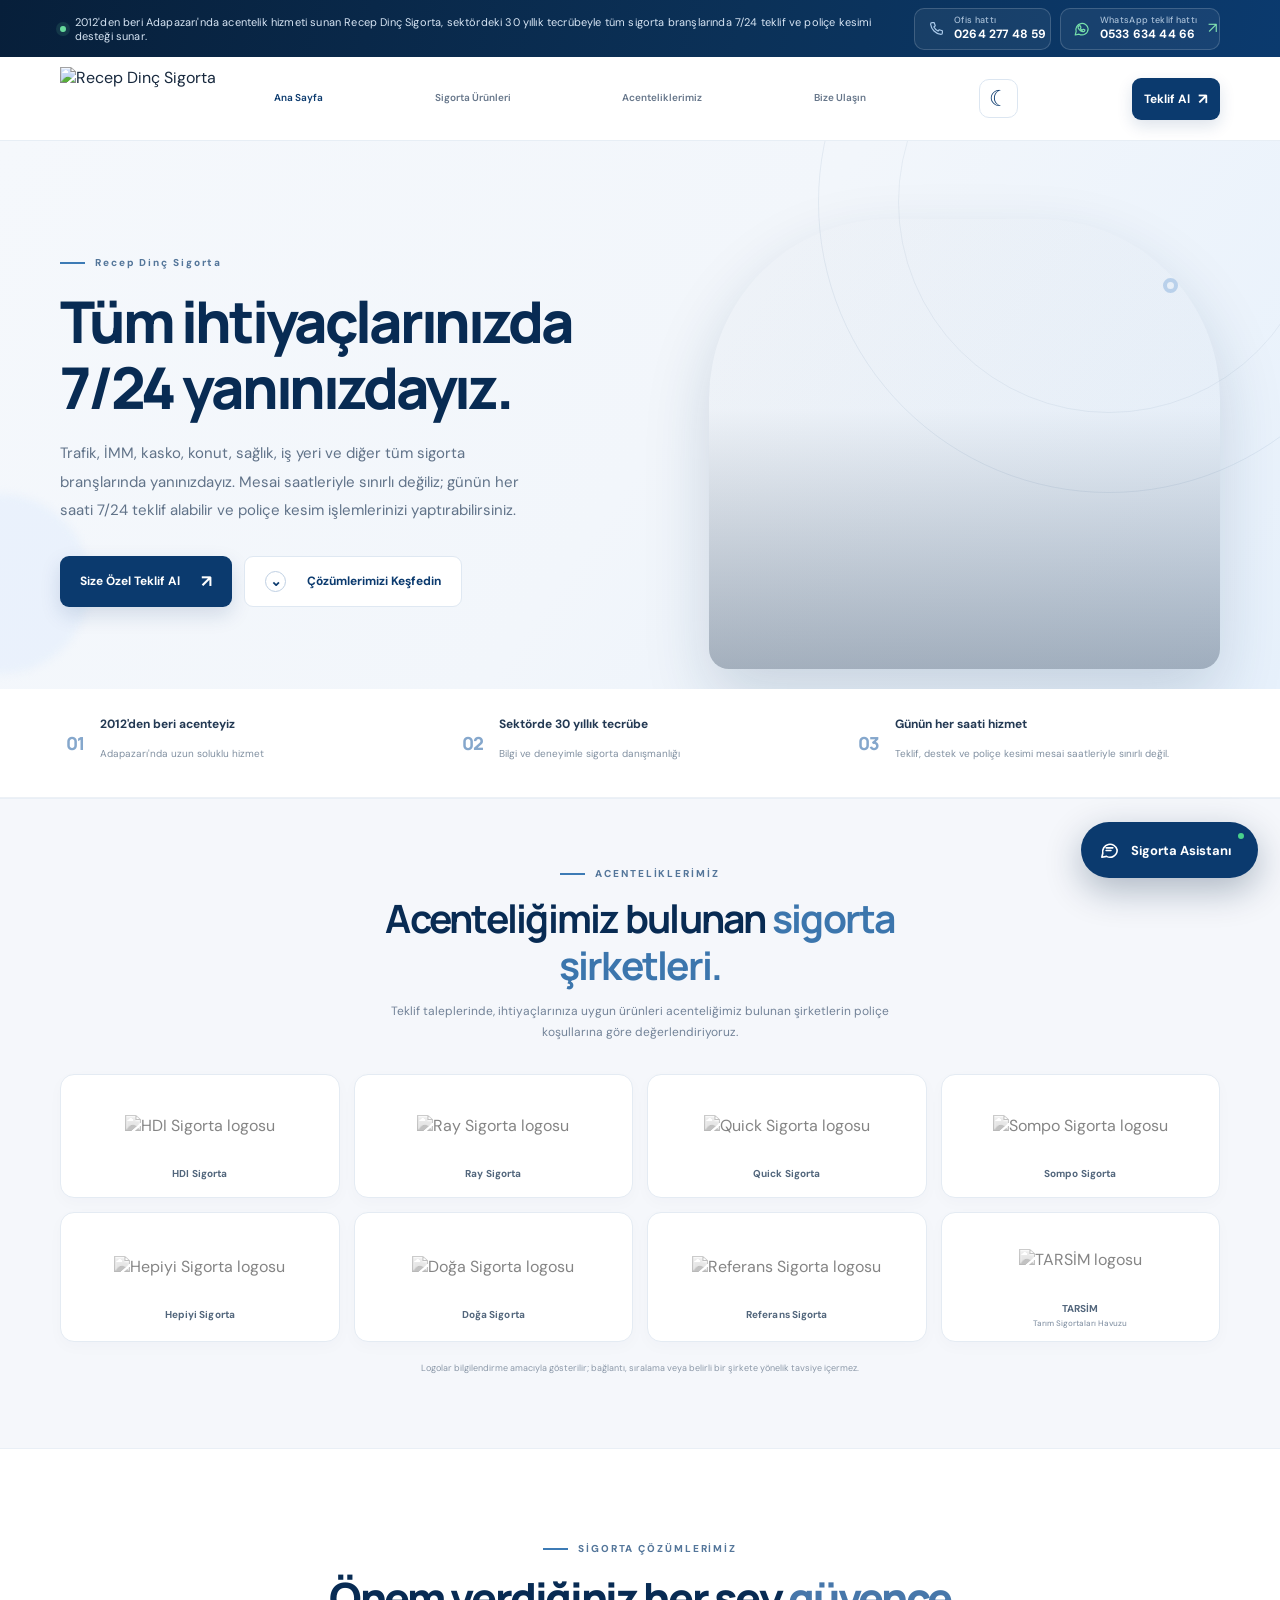
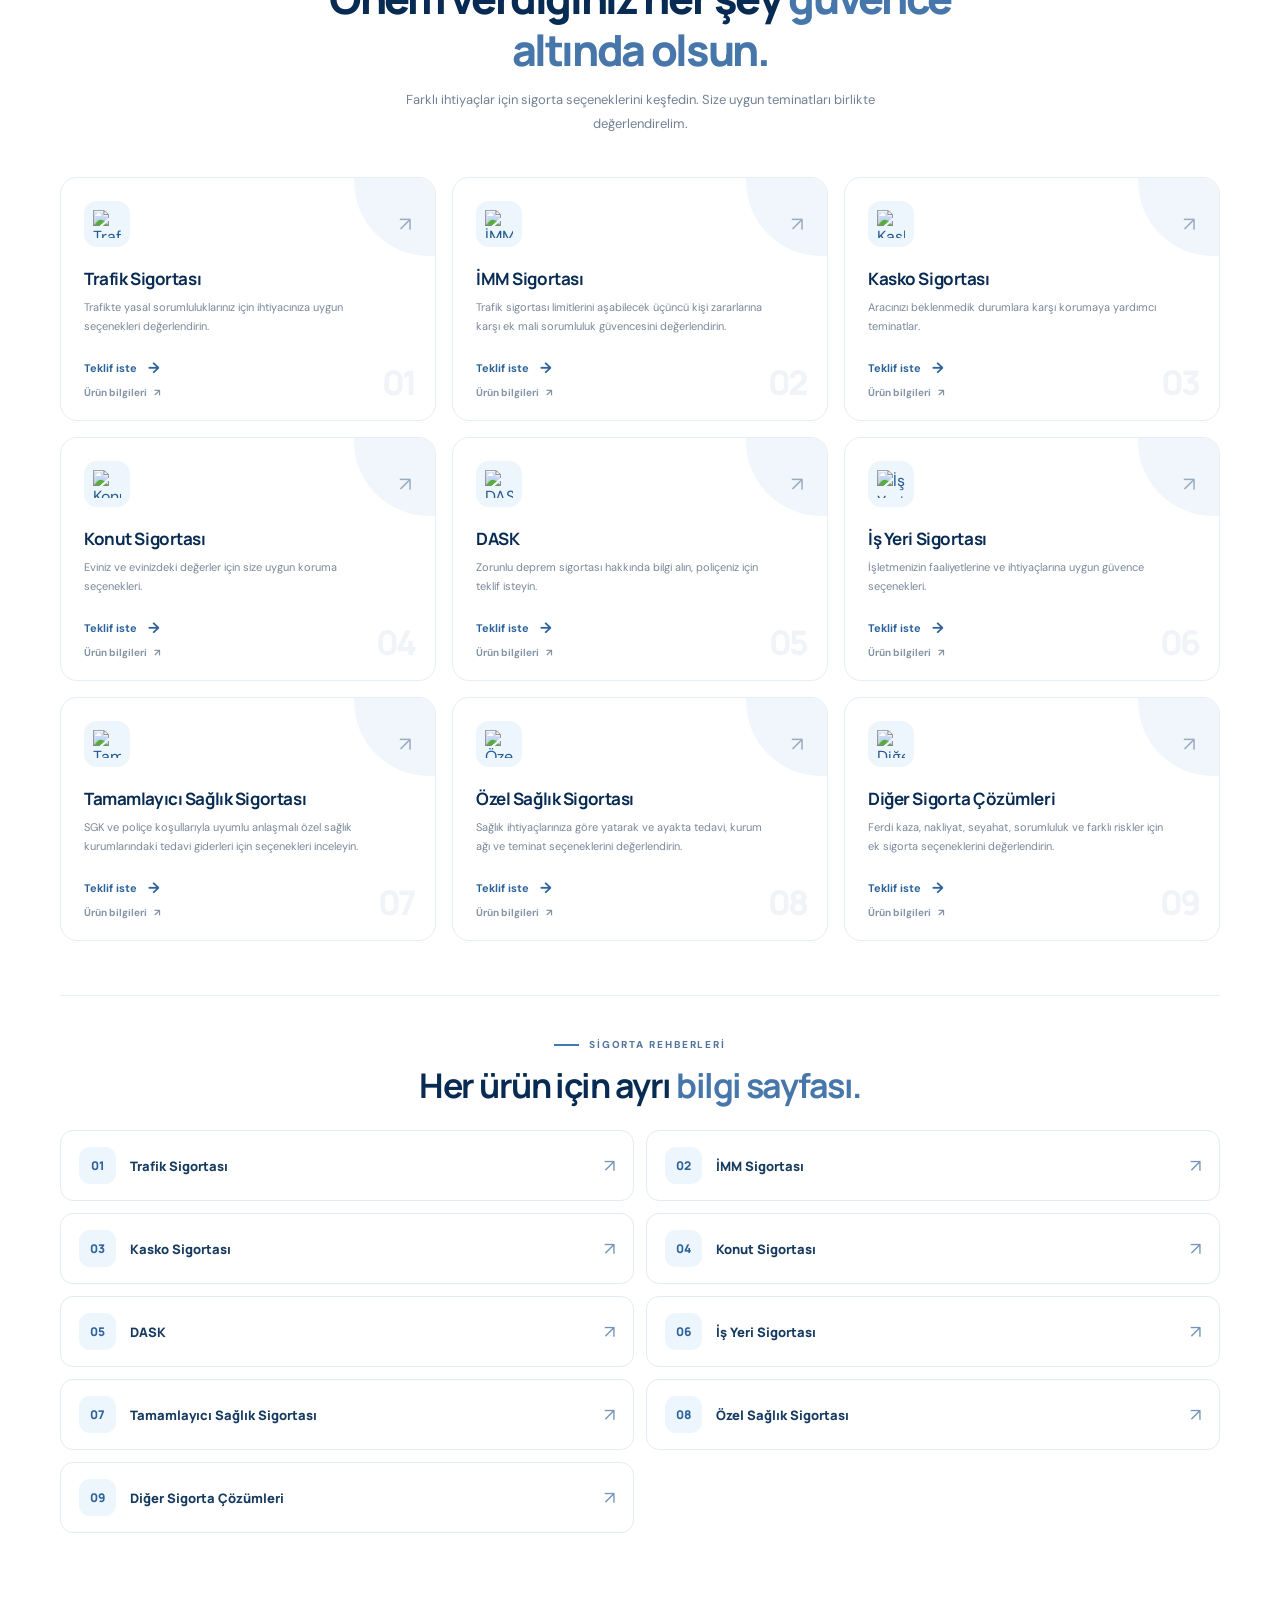
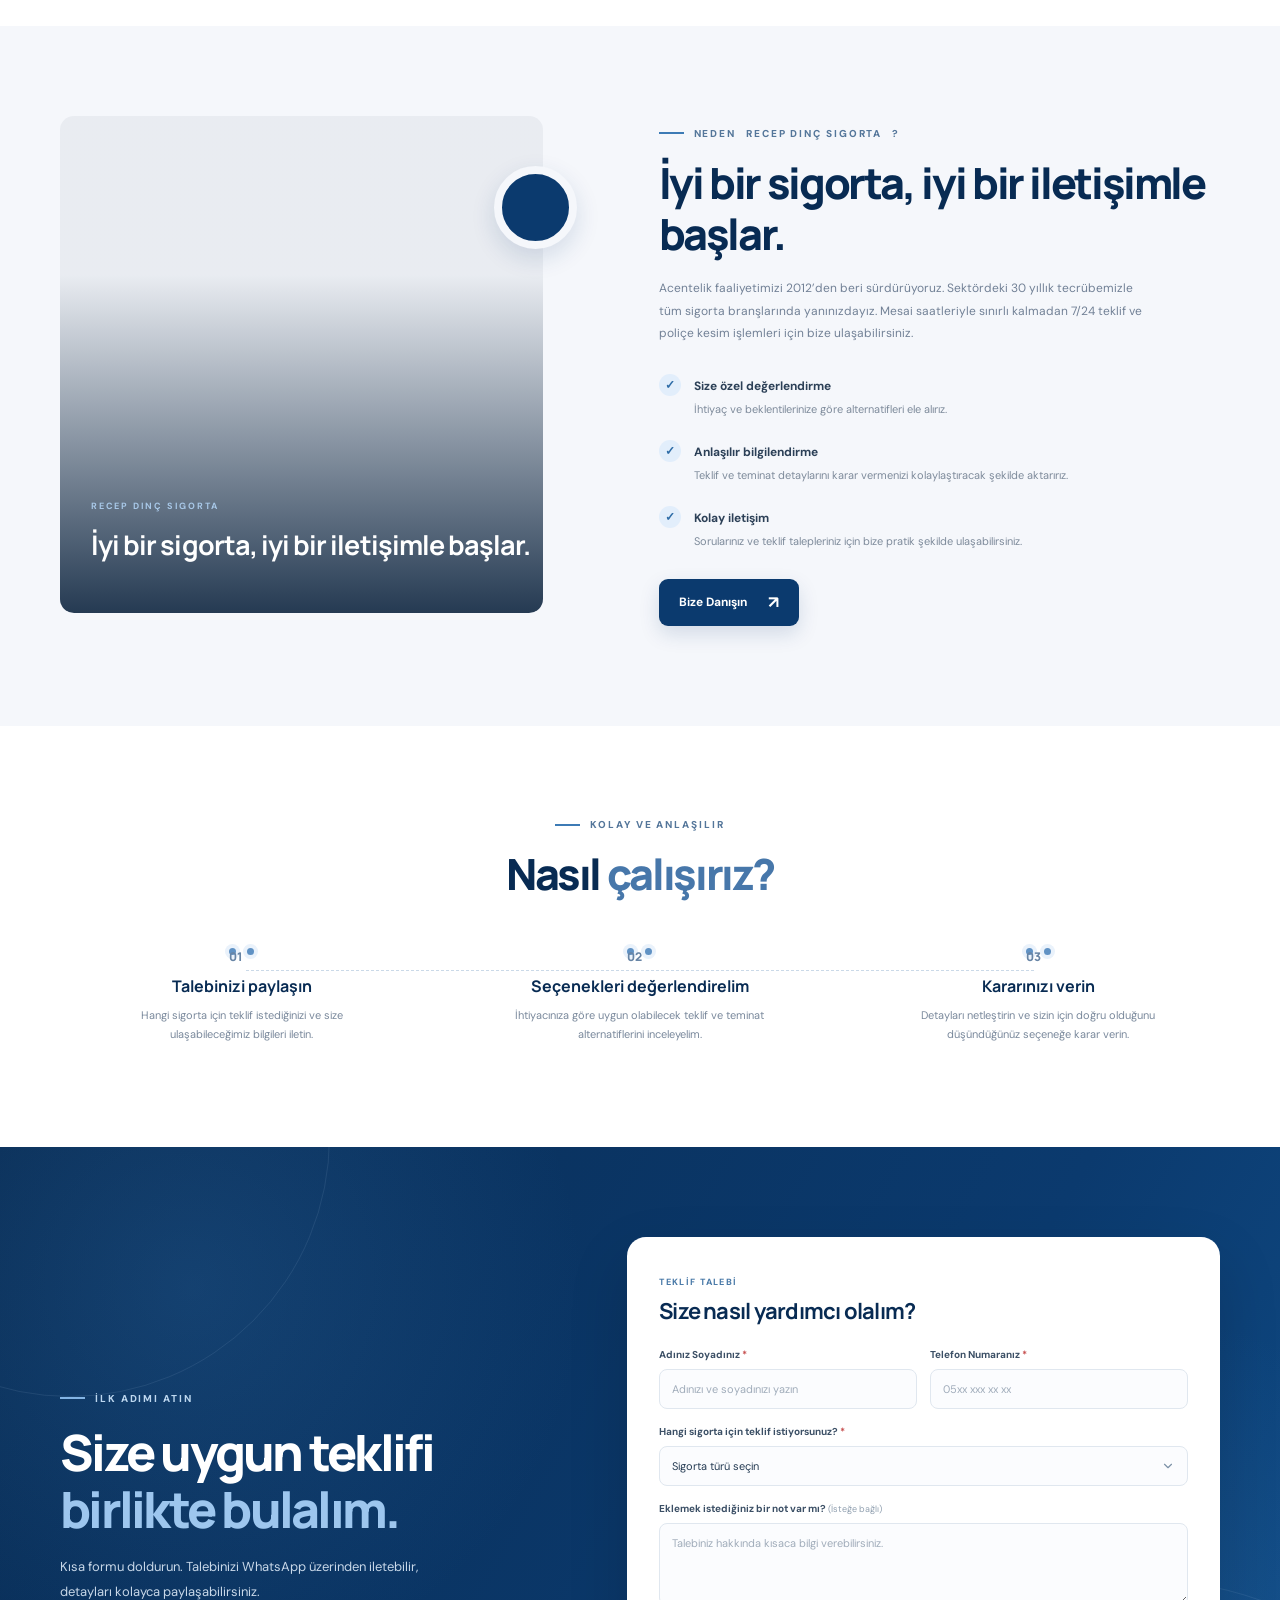
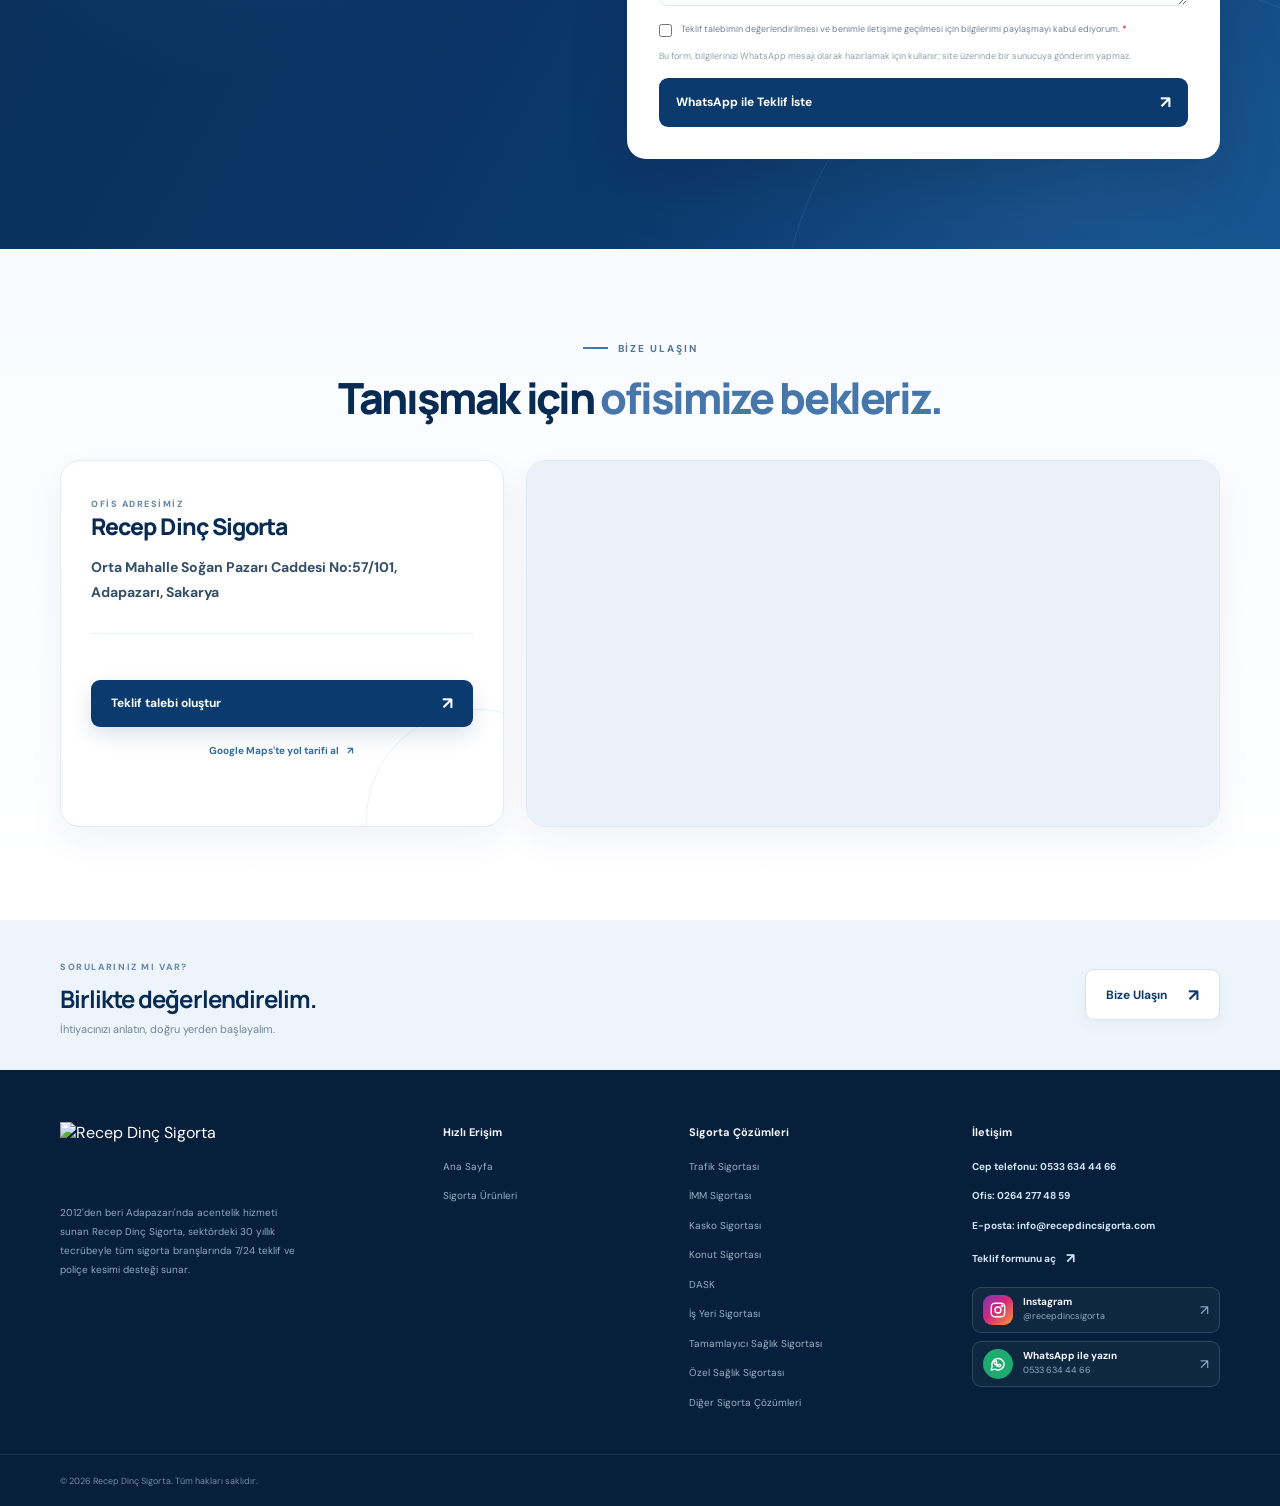
==== commit 0dead253: "Update 2026-10-26 01:18:08" ====
--- a/index.html
+++ b/index.html
@@ -229,48 +229,6 @@
                     <div class="card-content">
                         <h3><a href="/urun-ve-hizmetlerimiz/trafik-sigortasi-843c82.html">Trafik Sigortası</a></h3>
                         <div><p>Trafikte yasal sorumluluklarınız için ihtiyacınıza uygun seçenekleri değerlendirin.</p>
-<!--detay-->
-<p>Zorunlu trafik sigortası, motorlu aracın işletilmesi sırasında üçüncü kişilere verilebilecek zararlar nedeniyle doğabilecek mali sorumluluk için düzenlenen sigorta türüdür. Türkiye’de trafiğe çıkan ve mevzuat kapsamında sigortalanması gereken araçlar için poliçenin geçerlilik tarihlerini takip etmek önemlidir. Adapazarı ve Sakarya’da trafik sigortası teklifi arıyorsanız araç bilgilerinizi ileterek teklif seçeneklerini değerlendirebilirsiniz.</p>
-<h2>Zorunlu trafik sigortası neyi karşılar?</h2>
-<p>Trafik sigortası, poliçe ve yürürlükteki mevzuatla belirlenen teminat limitleri dahilinde üçüncü kişilere verilebilecek bedeni ve maddi zararlar için mali sorumluluğu karşılamaya yöneliktir. Kapsam, limitler ve istisnalar güncel mevzuat ve poliçe koşullarına göre değerlendirilir.</p>
-<blockquote>
-<p>Kendi aracınızda oluşan hasarlar trafik sigortasının temel kapsamı dışındadır; bu ihtiyaç için kasko seçenekleri ayrıca ele alınabilir.</p>
-</blockquote>
-<h2>Trafik sigortası teklifi hangi bilgilere göre hazırlanır?</h2>
-<p>Teklif değerlendirmesinde araç türü, plaka ve ruhsat bilgileri, araç sahibi ve sürücüyle ilgili gerekli bilgiler, mevcut poliçe ve yenileme tarihi gibi veriler istenebilir. Prim ve teklif şartları sigorta şirketinin tarife ve risk değerlendirmesine göre değişebilir.</p>
-<blockquote>
-<p>En güncel koşulları görebilmek için bilgilerin doğru olması ve mevcut poliçenin bitiş tarihinin paylaşılması önemlidir.</p>
-</blockquote>
-<h2>Teklif almadan önce neleri hazırlamalısınız?</h2>
-<p>Araç ruhsatındaki bilgileri, plakanızı ve varsa mevcut trafik sigortası poliçenizi hazır bulundurabilirsiniz. Yenileme talebiniz varsa poliçe bitiş tarihi sürecin değerlendirilmesine yardımcı olur.</p>
-<blockquote>
-<p>Kişisel ve araç bilgilerinizi yalnızca teklifin hazırlanması için gerekli olduğu ölçüde ve güvenli iletişim kanallarında paylaşın.</p>
-</blockquote>
-<h2>Teklif öncesinde hangi bilgiler faydalı olur?</h2>
-<ul>
-<li>Araç sınıfı ve kullanım bilgileri</li>
-<li>Plaka ve ruhsatta yer alan bilgiler</li>
-<li>Mevcut poliçe ve yenileme tarihi</li>
-<li>Sigorta şirketinin güncel tarifesi ve risk değerlendirmesi</li>
-</ul>
-<h2>Sık sorulan sorular</h2>
-<details>
-<summary>Trafik sigortası zorunlu mudur?</summary>
-<p>Mevzuat kapsamında trafiğe çıkacak motorlu araçlar için zorunlu trafik sigortası gerekir. Aracınızın durumunu ve poliçe geçerliliğini kontrol edin.</p>
-</details>
-<details>
-<summary>Trafik sigortası kendi aracımın hasarını öder mi?</summary>
-<p>Trafik sigortası temel olarak üçüncü kişilere verilebilecek zararlar için mali sorumluluğa yöneliktir. Kendi aracınızın hasarı için kasko teminatlarını ayrıca değerlendirebilirsiniz.</p>
-</details>
-<details>
-<summary>Trafik sigortası fiyatı nasıl belirlenir?</summary>
-<p>Fiyat; araç ve poliçe bilgileri, ilgili tarife ve sigorta şirketinin değerlendirmesi doğrultusunda belirlenir. Kesin fiyat, güncel teklif alındığında netleşir.</p>
-</details>
-<details>
-<summary>Sakarya’da trafik sigortası teklifi nasıl alabilirim?</summary>
-<p>Teklif formundan Trafik Sigortası seçeneğini işaretleyerek talebinizi iletebilir veya Recep Dinç Sigorta’nın Bize Ulaşın sayfasındaki adres ve yol tarifi bilgilerini kullanabilirsiniz.</p>
-</details>
-<p><em>Bilgilendirme: Bu sayfadaki içerik genel niteliktedir; kişiye özel sigorta danışmanlığı, teklif veya poliçe taahhüdü yerine geçmez. Güncel teminatlar, limitler, istisnalar, primler ve kabul şartları ilgili sigorta şirketinin teklif ve poliçe belgeleriyle netleşir.</em></p>
 </div>
                         <div class="card-actions">
                             <a href="#teklif" class="text-link" data-branch="Trafik Sigortası">Teklif iste <span>→</span></a>
@@ -289,59 +247,6 @@
                     <div class="card-content">
                         <h3><a href="/urun-ve-hizmetlerimiz/imm-sigortasi-aa6ac9.html">İMM Sigortası</a></h3>
                         <div><p>Trafik sigortası limitlerini aşabilecek üçüncü kişi zararlarına karşı ek mali sorumluluk güvencesini değerlendirin.</p>
-<!--detay-->
-<p>İhtiyari Mali Mesuliyet (İMM) sigortası, motorlu araç işleteninin üçüncü kişilere karşı hukuki sorumluluğuyla ilgili olarak zorunlu trafik sigortası limitlerini aşabilecek tutarlar için, seçilen poliçe limiti ve genel/özel şartlar dahilinde ek güvence sağlayabilir. Özellikle yüksek bedelli araç hasarlarında veya birden fazla kişinin zarar gördüğü kazalarda, zorunlu trafik sigortasının limitlerinin yeterli gelmeme riski bulunabilir. İMM teminatı bu riske karşı ek mali koruma amacıyla değerlendirilir; kesin kapsam poliçe şartlarına bağlıdır.</p>
-<h2>Trafik sigortası hangi tutara kadar karşılar?</h2>
-<p>2026 dönemi için, insan taşımada kullanılan motorlu araç grubunda zorunlu trafik sigortasının maddi zarar teminatı araç başına 400.000 TL ve kaza başına 800.000 TL’dir. Aynı araç grubu için sağlık giderleri teminatı kişi başına 3.600.000 TL, kaza başına 18.000.000 TL; sakatlanma ve ölüm teminatı da kişi başına 3.600.000 TL, kaza başına 18.000.000 TL olarak yayımlanmıştır. Diğer araç gruplarında limitler farklı olabilir.</p>
-<blockquote>
-<p>Bu tutarlar 01.01.2026–31.12.2026 dönemi resmî tablosuna dayanmaktadır. Kaza tarihi, araç sınıfı ve ilgili poliçe koşulları önemlidir. SEDDK güncel limit tablosu ↗</p>
-</blockquote>
-<h2>Limit aşılırsa farkı kim ödeyebilir?</h2>
-<p>Kusurlu olduğunuz bir kazada üçüncü kişilere verilen zarar, zorunlu trafik sigortanızın ilgili teminat limitini aşarsa ve aşan bölüm başka bir teminatla karşılanmıyorsa, kalan tutar için hukuki sorumluluğunuz kapsamında cebinizden ödeme riski doğabilir.</p>
-<blockquote>
-<p>Ödenecek tutar; kusur oranı, zararın türü, poliçe limitleri, istisnalar ve hukuki değerlendirmeye göre değişir. Her hasarda otomatik olarak aynı sonuç ortaya çıkmaz.</p>
-</blockquote>
-<h2>İMM sigortası ne sağlar?</h2>
-<p>İMM, zorunlu trafik sigortasına ek olarak, poliçede kararlaştırılmış limit ve şartlar kapsamında üçüncü kişilere yönelik mali sorumluluk riskini azaltmaya yardımcı olabilir. Teklif alırken hangi limitin seçildiğini, hangi zarar türlerinin kapsama dahil olduğunu ve istisnaları incelemek önemlidir.</p>
-<blockquote>
-<p>İMM, zorunlu trafik sigortasının yerine geçmez; onu tamamlayıcı nitelikte değerlendirilen ayrı bir teminattır.</p>
-</blockquote>
-<h2>İMM teklifi için neler gerekir?</h2>
-<p>Aracın türü, plaka ve ruhsat bilgileri, mevcut trafik sigortası/kasko poliçesi, istenen İMM limiti ve aracın kullanım amacı teklif değerlendirmesinde faydalı olabilir. Gerekli bilgiler sigorta şirketine ve ürün koşullarına göre değişebilir.</p>
-<blockquote>
-<p>Teklif talebinizi WhatsApp üzerinden iletirken kişisel ve araç bilgilerinizi yalnızca gerekli ölçüde paylaşın.</p>
-</blockquote>
-<h2>İMM teklifi alırken nelere dikkat edilmeli?</h2>
-<ul>
-<li>Seçilecek İMM teminat limiti</li>
-<li>Üçüncü kişilere verilen maddi ve bedeni zararlarla ilgili kapsam</li>
-<li>Poliçenin genel ve özel şartları ile istisnalar</li>
-<li>Mevcut trafik sigortası ve kasko poliçesiyle birlikte değerlendirme</li>
-<li>Araç türü ve kullanım amacı</li>
-<li>Teminatın başlangıç ve bitiş tarihleri</li>
-</ul>
-<h2>Sık sorulan sorular</h2>
-<details>
-<summary>İMM sigortası zorunlu mudur?</summary>
-<p>İMM, zorunlu trafik sigortasından farklı olarak isteğe bağlı bir ek mali sorumluluk teminatıdır. Ürün ve poliçe koşulları sigorta şirketine göre değişebilir.</p>
-</details>
-<details>
-<summary>Trafik sigortası limiti aşılırsa ne olur?</summary>
-<p>Kusurlu olduğunuz kazada üçüncü kişilerin zararları ilgili trafik sigortası limitini aşarsa ve aşan tutar başka bir teminatla karşılanmıyorsa hukuki sorumluluğunuz kapsamında cebinizden ödeme riski doğabilir. Sonuç, olayın ve poliçelerin şartlarına göre değerlendirilir.</p>
-</details>
-<details>
-<summary>İMM tüm hasarları limitsiz karşılar mı?</summary>
-<p>Hayır. Teminat, poliçede belirlenen limit ve koşullara bağlıdır; istisnalar ve kapsam dışı durumlar olabilir. Teklif ve poliçe belgeleri dikkatle incelenmelidir.</p>
-</details>
-<details>
-<summary>İMM kendi aracımın hasarını karşılar mı?</summary>
-<p>İMM esas olarak üçüncü kişilere karşı mali sorumluluğa yönelik ek teminattır. Kendi aracınızda oluşan hasarlar için kasko teminatlarını ayrıca değerlendirebilirsiniz.</p>
-</details>
-<details>
-<summary>Sakarya’da İMM teklifi nasıl alabilirim?</summary>
-<p>Teklif talebi bölümünde İMM seçeneğini işaretleyerek veya aşağıdaki teklif bağlantısını kullanarak WhatsApp üzerinden bize ulaşabilirsiniz.</p>
-</details>
-<p><em>Bilgilendirme: Bu sayfa genel niteliktedir ve sigorta danışmanlığı, kesin teklif veya poliçe taahhüdü yerine geçmez. 2026 teminat limitleri resmî tabloda yayımlanan dönem bilgilerine göre verilmiştir; araç grubuna, kaza tarihine ve mevzuata göre geçerli limitler değişebilir. Poliçe şartları, limitler, istisnalar ve kabul koşullarında teklif ve poliçe belgeleri esas alınmalıdır.</em></p>
 </div>
                         <div class="card-actions">
                             <a href="#teklif" class="text-link" data-branch="İMM Sigortası">Teklif iste <span>→</span></a>
@@ -360,48 +265,6 @@
                     <div class="card-content">
                         <h3><a href="/urun-ve-hizmetlerimiz/kasko-sigortasi-94a183.html">Kasko Sigortası</a></h3>
                         <div><p>Aracınızı beklenmedik durumlara karşı korumaya yardımcı teminatlar.</p>
-<!--detay-->
-<p>Kasko sigortası, sigortalı aracın karşılaşabileceği belirli hasar ve kayıplar için poliçede seçilen teminatlar dahilinde koruma sağlayabilir. Hangi teminatın uygun olacağı aracın özelliklerine, kullanım şekline ve beklentilerinize bağlıdır. Sakarya ve Adapazarı’nda kasko teklifi arayan araç sahipleri, araç bilgilerini ve önem verdikleri teminatları paylaşarak seçenekleri karşılaştırabilir.</p>
-<h2>Kasko sigortası hangi riskleri kapsayabilir?</h2>
-<p>Poliçeye ve seçilen teminatlara bağlı olarak çarpma, çarpışma, devrilme, yangın, hırsızlık ve bazı doğal olaylara bağlı hasarlar değerlendirilebilir. Cam hasarı, ikame araç, yol yardım veya mini onarım gibi hizmetler ürün ve poliçe koşullarına göre sunulabilir.</p>
-<blockquote>
-<p>Teminatların tamamı her kasko poliçesinde otomatik olarak bulunmaz. Kapsamı, limitleri, muafiyetleri ve istisnaları teklif aşamasında kontrol edin.</p>
-</blockquote>
-<h2>Kasko ile zorunlu trafik sigortası arasındaki fark</h2>
-<p>Zorunlu trafik sigortası üçüncü kişilere verilebilecek zararlar nedeniyle doğabilecek mali sorumluluğa yöneliktir. Kasko ise sigortalı aracın kendisinde oluşabilecek belirli zararları, seçilen teminatlar ve poliçe hükümleri dahilinde ele alır.</p>
-<blockquote>
-<p>Bu iki ürün birbirinin yerine geçmez; araç sahibinin ihtiyacına göre ayrı ayrı değerlendirilir.</p>
-</blockquote>
-<h2>Kasko teklifini etkileyebilecek bilgiler</h2>
-<p>Araç marka ve modeli, model yılı, kullanım türü, mevcut poliçe, seçilmesi istenen ek teminatlar ve sigorta şirketinin risk değerlendirmesi teklif koşullarını etkileyebilir.</p>
-<blockquote>
-<p>Sadece fiyata değil; teminat limitlerine, muafiyetlere, anlaşmalı servis koşullarına ve hasar süreçlerine de bakmak faydalıdır.</p>
-</blockquote>
-<h2>Teklif öncesinde hangi bilgiler faydalı olur?</h2>
-<ul>
-<li>Araç marka, model ve model yılı</li>
-<li>Araç kullanım türü ve gerekli ruhsat bilgileri</li>
-<li>Talep edilen ek teminatlar ve muafiyetler</li>
-<li>Sigorta şirketinin risk değerlendirmesi</li>
-</ul>
-<h2>Sık sorulan sorular</h2>
-<details>
-<summary>Kasko yaptırmak zorunlu mudur?</summary>
-<p>Kasko genel olarak isteğe bağlı bir sigortadır. İhtiyaç, araç değeri ve kişisel risk tercihi doğrultusunda değerlendirilebilir.</p>
-</details>
-<details>
-<summary>Kasko her hasarı karşılar mı?</summary>
-<p>Hayır. Kapsam; seçilen teminatlara, poliçedeki limitlere, muafiyetlere ve istisnalara bağlıdır. Teklif ve poliçe şartları dikkatle incelenmelidir.</p>
-</details>
-<details>
-<summary>Kasko teklifinde hangi bilgiler gerekir?</summary>
-<p>Genellikle araç marka-modeli, model yılı, plaka ve ruhsat bilgileri ile mevcut poliçe bilgileri istenebilir. Gerekli ayrıntılar teklif sırasında netleştirilir.</p>
-</details>
-<details>
-<summary>Sakarya’da kasko teklifi nasıl alabilirim?</summary>
-<p>Bu sayfadaki teklif bağlantısından ana sayfa formuna geçerek Kasko seçeneğiyle talebinizi iletebilirsiniz.</p>
-</details>
-<p><em>Bilgilendirme: Bu sayfadaki içerik genel niteliktedir; kişiye özel sigorta danışmanlığı, teklif veya poliçe taahhüdü yerine geçmez. Güncel teminatlar, limitler, istisnalar, primler ve kabul şartları ilgili sigorta şirketinin teklif ve poliçe belgeleriyle netleşir.</em></p>
 </div>
                         <div class="card-actions">
                             <a href="#teklif" class="text-link" data-branch="Kasko Sigortası">Teklif iste <span>→</span></a>
@@ -420,48 +283,6 @@
                     <div class="card-content">
                         <h3><a href="/urun-ve-hizmetlerimiz/konut-sigortasi-8b13c3.html">Konut Sigortası</a></h3>
                         <div><p>Eviniz ve evinizdeki değerler için size uygun koruma seçenekleri.</p>
-<!--detay-->
-<p>Konut sigortası, evin yapısını ve/veya poliçeye dahil edilen ev eşyalarını seçilen risklere karşı korumaya yardımcı olan isteğe bağlı sigorta çözümleridir. İhtiyaç; evin mülk sahibi tarafından mı yoksa kiracı tarafından mı sigortalanacağına, binanın özelliklerine ve eşyalara göre değişir. Adapazarı ve Sakarya’da konut sigortası teklifi alırken bina ve eşya ihtiyaçlarını ayrı ayrı konuşmak doğru kapsamı belirlemeyi kolaylaştırır.</p>
-<h2>Konut sigortasında hangi teminatlar değerlendirilebilir?</h2>
-<p>Poliçe kapsamına göre yangın, su hasarı, hırsızlık ve benzeri riskler için bina veya ev eşyası teminatları değerlendirilebilir. İhtiyaca ve ürün şartlarına göre komşuluk mali sorumluluğu, cam kırılması veya asistans hizmetleri gibi ek başlıklar da gündeme gelebilir.</p>
-<blockquote>
-<p>Teminatlar ürün, seçilen paket ve sigorta şirketi şartlarına göre farklılık gösterir. Poliçede belirtilmeyen bir riskin karşılanacağı varsayılmamalıdır.</p>
-</blockquote>
-<h2>Ev sahibi ve kiracılar için konut sigortası</h2>
-<p>Ev sahibi binayı, ev eşyalarını veya her ikisini güvence altına almayı değerlendirebilir. Kiracılar da kişisel eşyalarına yönelik seçenekleri ve uygun mali sorumluluk teminatlarını sorabilir.</p>
-<blockquote>
-<p>Konut sigortası ihtiyacı, mülkiyet ve kullanım durumuna göre farklılaşır; teklif talebinde bu bilginin belirtilmesi yararlıdır.</p>
-</blockquote>
-<h2>Konut sigortası ve DASK arasındaki fark</h2>
-<p>DASK, mevzuat kapsamındaki meskenler için zorunlu deprem sigortasıdır ve belirli bina hasarlarını yürürlükteki limit ve şartlar çerçevesinde ele alır. Konut sigortası ise seçilen diğer riskler ve eşyalar gibi ihtiyaçlar için ayrı bir poliçe çözümü olabilir.</p>
-<blockquote>
-<p>Konut sigortası DASK’ın yerine geçmez. İki ürünün kapsamı ve amaçları ayrı ayrı değerlendirilmelidir.</p>
-</blockquote>
-<h2>Teklif öncesinde hangi bilgiler faydalı olur?</h2>
-<ul>
-<li>Konutun açık adresi ve kullanım şekli</li>
-<li>Bina ve bağımsız bölümün özellikleri</li>
-<li>Bina ve eşya için istenen güvence</li>
-<li>Talep edilen ek teminatlar</li>
-</ul>
-<h2>Sık sorulan sorular</h2>
-<details>
-<summary>Konut sigortasını kiracı yaptırabilir mi?</summary>
-<p>Kiracılar ev eşyaları ve kendileri için uygun olabilecek teminatları değerlendirebilir. Sunulabilecek kapsam seçilen ürüne ve sigorta şirketine bağlıdır.</p>
-</details>
-<details>
-<summary>Konut sigortası depremi kapsar mı?</summary>
-<p>Deprem ve buna bağlı zararların kapsamı poliçe türüne ve seçilen teminatlara bağlıdır. Zorunlu deprem sigortası DASK ayrı bir üründür; konut poliçesinin şartları ayrıca kontrol edilmelidir.</p>
-</details>
-<details>
-<summary>Konut sigortası teklifi için ne gerekir?</summary>
-<p>Açık adres, konutun kullanım şekli, bina özellikleri ve sigortalanması istenen eşyalar hakkında bilgi teklifin hazırlanmasına yardımcı olabilir.</p>
-</details>
-<details>
-<summary>Sakarya’da konut sigortası için nasıl başvurabilirim?</summary>
-<p>Ana sayfadaki teklif formundan Konut Sigortası seçeneğini seçerek talebinizi iletebilirsiniz.</p>
-</details>
-<p><em>Bilgilendirme: Bu sayfadaki içerik genel niteliktedir; kişiye özel sigorta danışmanlığı, teklif veya poliçe taahhüdü yerine geçmez. Güncel teminatlar, limitler, istisnalar, primler ve kabul şartları ilgili sigorta şirketinin teklif ve poliçe belgeleriyle netleşir.</em></p>
 </div>
                         <div class="card-actions">
                             <a href="#teklif" class="text-link" data-branch="Konut Sigortası">Teklif iste <span>→</span></a>
@@ -480,48 +301,6 @@
                     <div class="card-content">
                         <h3><a href="/urun-ve-hizmetlerimiz/dask-e13a8e.html">DASK</a></h3>
                         <div><p>Zorunlu deprem sigortası hakkında bilgi alın, poliçeniz için teklif isteyin.</p>
-<!--detay-->
-<p>DASK olarak bilinen Zorunlu Deprem Sigortası, ilgili mevzuat kapsamındaki meskenlerde deprem ve depremle bağlantılı belirli hasarlar için poliçede ve yürürlükteki şartlarda belirtilen sınırlar içinde güvence sağlayan sigortadır. Sakarya ve Adapazarı’nda DASK poliçesi yaptırmak veya yenilemek isteyen kişiler, adres ve bina bilgilerini hazırlayarak teklif sürecini başlatabilir.</p>
-<h2>DASK hangi zararlar için güvence sağlar?</h2>
-<p>Zorunlu Deprem Sigortası, kapsam dahilindeki meskenin binasında deprem ve poliçe/genel şartlarda belirtilen deprem kaynaklı bazı zararları teminat limitleri ve özel şartlar dahilinde ele alır. Güncel teminat yapısı ve limitler teklif aşamasında kontrol edilmelidir.</p>
-<blockquote>
-<p>DASK ev eşyalarını, bedensel zararları veya her tür dolaylı kaybı kapsayan genel bir sigorta değildir. İhtiyaç varsa konut sigortası gibi ürünler ayrıca değerlendirilmelidir.</p>
-</blockquote>
-<h2>DASK başvurusu için hangi bilgiler gerekir?</h2>
-<p>Adres kodu/UAVT bilgisi mevcutsa, açık adres, tapu veya mevcut poliçedeki bina bilgileri, yapı ve kullanım bilgileri talep edilebilir. Doğru bina bilgilerinin verilmesi teklifin hatasız hazırlanmasına yardımcı olur.</p>
-<blockquote>
-<p>Mevcut DASK poliçeniz varsa poliçe numarası ve bitiş tarihi yenileme sürecini kolaylaştırabilir.</p>
-</blockquote>
-<h2>DASK yenileme tarihini neden takip etmelisiniz?</h2>
-<p>Poliçenin geçerlilik tarihini takip etmek, zorunlu sigorta ihtiyacının sürekliliğini korumak açısından önemlidir. Yenileme öncesinde mevcut bilgiler gözden geçirilmeli ve değişiklikler bildirilmelidir.</p>
-<blockquote>
-<p>Kesin geçerlilik başlangıç ve bitiş tarihleri, düzenlenen poliçede yer alan bilgilere göre kontrol edilmelidir.</p>
-</blockquote>
-<h2>Teklif öncesinde hangi bilgiler faydalı olur?</h2>
-<ul>
-<li>Meskenin adresi ve varsa adres kodu</li>
-<li>Yapı türü, yapı tarzı ve bina yaşı gibi bilgiler</li>
-<li>Kat, kullanım ve yüz ölçümü bilgileri</li>
-<li>Mevcut poliçe ve yenileme tarihi</li>
-</ul>
-<h2>Sık sorulan sorular</h2>
-<details>
-<summary>DASK zorunlu mudur?</summary>
-<p>Mevzuatın kapsamına giren meskenler için Zorunlu Deprem Sigortası yükümlülükleri bulunur. Taşınmazınızın kapsam durumunu güncel mevzuat ve ilgili kurum bilgileriyle kontrol edin.</p>
-</details>
-<details>
-<summary>DASK ev eşyalarını karşılar mı?</summary>
-<p>DASK temel olarak poliçede tanımlanan binaya ilişkin zararları ele alır; ev eşyaları için konut sigortası seçenekleri ayrıca incelenebilir.</p>
-</details>
-<details>
-<summary>DASK fiyatı nasıl hesaplanır?</summary>
-<p>Prim; taşınmazın ve binanın beyan edilen özellikleri ile yürürlükteki tarife ve teminat koşullarına göre belirlenir. Kesin tutar teklif sırasında hesaplanır.</p>
-</details>
-<details>
-<summary>DASK yenilemek için ne hazırlamalıyım?</summary>
-<p>Mevcut poliçenizi, adres bilgilerinizi ve bina özelliklerini hazır bulundurun. Bina veya adres bilgilerinde değişiklik varsa teklif hazırlanırken belirtin.</p>
-</details>
-<p><em>Bilgilendirme: Bu sayfadaki içerik genel niteliktedir; kişiye özel sigorta danışmanlığı, teklif veya poliçe taahhüdü yerine geçmez. Güncel teminatlar, limitler, istisnalar, primler ve kabul şartları ilgili sigorta şirketinin teklif ve poliçe belgeleriyle netleşir.</em></p>
 </div>
                         <div class="card-actions">
                             <a href="#teklif" class="text-link" data-branch="DASK">Teklif iste <span>→</span></a>
@@ -540,48 +319,6 @@
                     <div class="card-content">
                         <h3><a href="/urun-ve-hizmetlerimiz/is-yeri-sigortasi-900b08.html">İş Yeri Sigortası</a></h3>
                         <div><p>İşletmenizin faaliyetlerine ve ihtiyaçlarına uygun güvence seçenekleri.</p>
-<!--detay-->
-<p>İş yeri sigortası, işletmenin türüne ve faaliyet alanına göre bina, dekorasyon, demirbaş, makine, stok ve seçilebilecek ek teminatlar için koruma seçenekleri sunabilir. Bir mağazanın ihtiyaçlarıyla ofis, atölye veya üretim alanının riskleri aynı olmayabilir. Sakarya ve Adapazarı’ndaki işletmeniz için teklif alırken faaliyet türünü ve sigortalanmasını istediğiniz varlıkları açıklamak doğru değerlendirme yapılmasına yardımcı olur.</p>
-<h2>İş yeri sigortasında hangi teminatlar değerlendirilebilir?</h2>
-<p>İşletmenin özelliklerine bağlı olarak yangın, su hasarı, hırsızlık ve benzeri riskler için bina, dekorasyon, elektronik cihaz, makine, demirbaş ve emtia teminatları ele alınabilir. İşletmenin ihtiyacına göre mali sorumluluk, iş durması veya asistans hizmetleri gibi başlıklar da sorulabilir.</p>
-<blockquote>
-<p>Her teminat her iş kolu için uygun olmayabilir. Kapsam, limitler, güvenlik koşulları ve istisnalar poliçe bazında değerlendirilmelidir.</p>
-</blockquote>
-<h2>İşletmenize uygun kapsam nasıl değerlendirilir?</h2>
-<p>Faaliyet konusu, iş yerinin bulunduğu bina, kullanım alanı, stok ve ekipman değerleri ile olası operasyonel riskler değerlendirme sürecinin parçalarıdır. Kiracı veya mülk sahibi olmanız da sigortalanacak varlıkları etkileyebilir.</p>
-<blockquote>
-<p>Teklif karşılaştırırken sadece prim tutarını değil, teminat limitlerini, muafiyetleri ve poliçe istisnalarını birlikte inceleyin.</p>
-</blockquote>
-<h2>İş yeri sigortası teklifinden önce hazırlık</h2>
-<p>İşletme adresi, faaliyet tanımı, alan bilgisi ve sigortalanmasını istediğiniz varlıkların yaklaşık değerlerini hazır bulundurabilirsiniz. Mevcut poliçeniz varsa kapsam ve bitiş tarihi de yararlı olabilir.</p>
-<blockquote>
-<p>Özel üretim, yanıcı madde veya diğer özel riskler varsa bunların baştan bildirilmesi gerekir; kabul şartları sigorta şirketine bağlıdır.</p>
-</blockquote>
-<h2>Teklif öncesinde hangi bilgiler faydalı olur?</h2>
-<ul>
-<li>İşletmenin faaliyet konusu ve adresi</li>
-<li>Bina, demirbaş, makine ve stok değerleri</li>
-<li>İş yerinin kullanım ve güvenlik özellikleri</li>
-<li>Talep edilen ek teminatlar ve sorumluluk riskleri</li>
-</ul>
-<h2>Sık sorulan sorular</h2>
-<details>
-<summary>İş yeri sigortası hangi işletmeler için uygundur?</summary>
-<p>Dükkan, ofis ve farklı işletmeler için seçenekler değerlendirilebilir; sunulabilecek teminatlar faaliyet alanına ve sigorta şirketinin kabul koşullarına bağlıdır.</p>
-</details>
-<details>
-<summary>Kiracı iş yeri için sigorta yaptırabilir mi?</summary>
-<p>Kiracı işletmeler, kendi demirbaşları, stokları, dekorasyonları veya uygun mali sorumluluk ihtiyaçları için seçenekleri değerlendirebilir. Hangi varlığın sigortalanacağı teklif öncesinde netleştirilmelidir.</p>
-</details>
-<details>
-<summary>İş yeri sigortası iş durmasını karşılar mı?</summary>
-<p>İş durması gibi teminatlar bazı ürünlerde ve belirli şartlarla sunulabilir. Her poliçede otomatik olarak yer almadığından, özel ihtiyaç olarak teklif sırasında belirtilmelidir.</p>
-</details>
-<details>
-<summary>Sakarya’da iş yeri sigortası teklifi nasıl alınır?</summary>
-<p>İşletmenizin faaliyet konusu ve adresiyle birlikte teklif formunu kullanarak talebinizi Recep Dinç Sigorta’ya iletebilirsiniz.</p>
-</details>
-<p><em>Bilgilendirme: Bu sayfadaki içerik genel niteliktedir; kişiye özel sigorta danışmanlığı, teklif veya poliçe taahhüdü yerine geçmez. Güncel teminatlar, limitler, istisnalar, primler ve kabul şartları ilgili sigorta şirketinin teklif ve poliçe belgeleriyle netleşir.</em></p>
 </div>
                         <div class="card-actions">
                             <a href="#teklif" class="text-link" data-branch="İş Yeri Sigortası">Teklif iste <span>→</span></a>
@@ -600,63 +337,6 @@
                     <div class="card-content">
                         <h3><a href="/urun-ve-hizmetlerimiz/tamamlayici-saglik-sigortasi-bb8535.html">Tamamlayıcı Sağlık Sigortası</a></h3>
                         <div><p>SGK ve poliçe koşullarıyla uyumlu anlaşmalı özel sağlık kurumlarındaki tedavi giderleri için seçenekleri inceleyin.</p>
-<!--detay-->
-<p>Tamamlayıcı sağlık sigortası, anlaşmalı sağlık kurumlarında ve poliçede belirlenen koşullarda özel sağlık hizmetlerinden yararlanırken oluşabilecek belirli fark veya tedavi giderlerini azaltmaya yardımcı olabilir. Ürün yapısında SGK kapsamı, hastanenin SGK ve sigorta şirketi ile anlaşması, seçilen planın teminatları ve limitleri önemlidir. Sakarya ve Adapazarı’nda teklif alırken mevcut sağlık ihtiyaçlarınızı ve tercih ettiğiniz kurumları belirtmeniz karşılaştırmayı kolaylaştırır.</p>
-<h2>Tamamlayıcı sağlık sigortası neyi kapsar?</h2>
-<p>Ürünün yapısına ve seçilen plana göre yatarak tedavi ve/veya ayakta tedavi hizmetleri, özel hastane giderleri ve poliçede belirtilen ek sağlık hizmetleri değerlendirmeye alınabilir. Teminat kapsamı ve limitleri, anlaşmalı kurum ağı ve katılım payları sigorta şirketine göre değişir.</p>
-<blockquote>
-<p>Her sağlık harcamasının otomatik olarak karşılandığı varsayılmamalı; genel ve özel şartlar incelenmelidir.</p>
-</blockquote>
-<h2>SGK ve anlaşmalı hastane ağı neden önemlidir?</h2>
-<p>Tamamlayıcı sağlık sigortasında SGK kapsamı ve sigorta şirketinin anlaşmalı sağlık kuruluşları ağı çoğu ürün için belirleyicidir. Aynı hastanenin her branşı, doktoru veya hizmeti aynı koşullarla kapsamda olmayabilir.</p>
-<blockquote>
-<p>Randevu öncesinde hem SGK koşullarını hem de sigorta şirketinin güncel kurum ağını teyit edin.</p>
-</blockquote>
-<h2>Ayakta ve yatarak tedavi seçenekleri</h2>
-<p>Bazı planlar yatarak tedaviyi temel kapsam olarak sunarken ayakta tedavi teminatı da belirli adet veya limitlerle eklenebilir. Muayene, tahlil ve görüntüleme gibi işlemlerin kapsamı poliçe ayrıntılarına bağlıdır.</p>
-<blockquote>
-<p>Plan seçerken teminatların kapsamını, kullanım adetlerini, limitleri ve varsa katılım paylarını karşılaştırın.</p>
-</blockquote>
-<h2>Fiyatı neler etkileyebilir?</h2>
-<p>Yaş, ikamet edilen il, seçilen tedavi kapsamı, anlaşmalı kurum ağı, sigortalanacak kişi sayısı ve sigorta şirketinin risk değerlendirmesi primi etkileyebilir.</p>
-<blockquote>
-<p>Sağlık beyanı ve başvuru bilgileri doğru verilmelidir; nihai prim teklif aşamasında belirlenir.</p>
-</blockquote>
-<h2>Tamamlayıcı sağlık ile özel sağlık sigortası arasındaki fark</h2>
-<p>Tamamlayıcı sağlık ürünleri genellikle SGK ve belirli anlaşmalı özel hastanelerle birlikte işleyen bir yapıya sahiptir. Özel sağlık sigortasının kurum ağı, limitleri, kullanım ve ödeme koşulları ürüne göre farklılaşabilir.</p>
-<blockquote>
-<p>İki ürün türünü yalnızca fiyatla değil, kurum ağı, kapsam, limit, bekleme süresi ve istisnalarla birlikte değerlendirin.</p>
-</blockquote>
-<h2>Teklif alırken nelere dikkat edilmeli?</h2>
-<ul>
-<li>SGK kapsamı ve uygunluk koşulları</li>
-<li>Anlaşmalı hastane, doktor ve branş ağı</li>
-<li>Ayakta/yatarak tedavi seçenekleri ve kullanım limitleri</li>
-<li>Bekleme süreleri, istisnalar ve mevcut rahatsızlık koşulları</li>
-<li>Sigortalı kişi sayısı, yaş ve doğru sağlık beyanı</li>
-</ul>
-<h2>Sık sorulan sorular</h2>
-<details>
-<summary>Tamamlayıcı sağlık sigortası nedir?</summary>
-<p>Tamamlayıcı sağlık sigortası, poliçe şartları ve anlaşmalı kurum ağı dahilinde, SGK ile bağlantılı özel sağlık hizmetlerindeki belirli gider ve fark ücretleri için güvence sağlayabilir.</p>
-</details>
-<details>
-<summary>Tamamlayıcı sağlık sigortası için SGK gerekir mi?</summary>
-<p>Ürünlerin büyük bölümünde SGK kapsamında olma koşulu ve SGK ile anlaşmalı sağlık kurumu süreçleri önemlidir. Başvuru şartları sigorta şirketine ve ürüne göre kontrol edilmelidir.</p>
-</details>
-<details>
-<summary>Her özel hastanede geçerli midir?</summary>
-<p>Hayır. Poliçenin geçerli olduğu hastane ve doktor ağı sigorta şirketine, seçilen plana ve kurumun SGK anlaşmasına göre değişebilir. Başvuru öncesinde kurum ağı kontrol edilmelidir.</p>
-</details>
-<details>
-<summary>Bekleme süresi veya sağlık değerlendirmesi olur mu?</summary>
-<p>Ürüne göre sağlık beyanı, değerlendirme, bekleme süresi, mevcut rahatsızlık istisnası veya özel şartlar uygulanabilir. Bunlar teklif ve poliçe belgelerinde incelenmelidir.</p>
-</details>
-<details>
-<summary>Sakarya’da tamamlayıcı sağlık sigortası teklifi nasıl alırım?</summary>
-<p>Ana sayfadaki teklif formunda Tamamlayıcı Sağlık Sigortası seçeneğini belirleyerek bilgilerinizi WhatsApp mesajı olarak hazırlayabilir ve gönderimi WhatsApp üzerinden tamamlayabilirsiniz.</p>
-</details>
-<p><em>Bilgilendirme: Bu sayfa genel niteliktedir; kesin teklif veya poliçe taahhüdü yerine geçmez. Teminatlar, limitler, istisnalar, bekleme süreleri, kabul koşulları ve primler sigorta şirketine, ürüne ve risk değerlendirmesine göre değişebilir. Nihai kapsam için teklif ve poliçe belgeleri esas alınmalıdır.</em></p>
 </div>
                         <div class="card-actions">
                             <a href="#teklif" class="text-link" data-branch="Tamamlayıcı Sağlık Sigortası">Teklif iste <span>→</span></a>
@@ -675,63 +355,6 @@
                     <div class="card-content">
                         <h3><a href="/urun-ve-hizmetlerimiz/ozel-saglik-sigortasi-6b32be.html">Özel Sağlık Sigortası</a></h3>
                         <div><p>Sağlık ihtiyaçlarınıza göre yatarak ve ayakta tedavi, kurum ağı ve teminat seçeneklerini değerlendirin.</p>
-<!--detay-->
-<p>Özel sağlık sigortası, hastalık veya kaza nedeniyle ortaya çıkabilecek belirli sağlık giderlerini seçilen planın koşulları dahilinde karşılamaya yardımcı olabilir. Yatarak ve ayakta tedavi teminatlarının kapsamı, yıllık limitler, anlaşmalı kurum ağı, katılım payları ve istisnalar sigorta ürününe göre değişir. Başvuru değerlendirmesinde yaş, sağlık beyanı ve mevcut rahatsızlıklar gibi etkenler önem taşıyabilir. Sakarya ve Adapazarı’nda teklif talep ederken tercih ettiğiniz hastaneleri, beklenen teminatları ve sigortalanacak kişi sayısını belirtmek faydalıdır.</p>
-<h2>Özel sağlık sigortası kapsamı nasıl belirlenir?</h2>
-<p>Özel sağlık sigortası poliçeleri seçilen ürün ve plana göre yatarak tedavi, ayakta tedavi, muayene, tetkik, ameliyat veya ek sağlık teminatları içerebilir. Her poliçenin yıllık limiti, ödeme/katılım yapısı ve istisnaları farklı olabilir.</p>
-<blockquote>
-<p>Kesin teminatlar poliçede ve eklerinde yazılı olan koşullara bağlıdır.</p>
-</blockquote>
-<h2>Anlaşmalı kurum ağı ve plan seçimi</h2>
-<p>Sağlık kurumları ağı, poliçenin hangi hastane ve hizmet sağlayıcılarda hangi koşullarla kullanılabileceğini belirler. Bazı planlarda farklı ağ seçenekleri veya kurum bazında farklı ödeme şartları olabilir.</p>
-<blockquote>
-<p>Teklif öncesinde Sakarya ve çevresinde kullanmayı düşündüğünüz hastaneleri belirtin ve güncel kurum ağını kontrol edin.</p>
-</blockquote>
-<h2>Yatarak ve ayakta tedavi teminatları</h2>
-<p>Yatarak tedavi teminatları hastanede yatış veya ameliyat süreçlerini; ayakta tedavi ise poliçeye göre muayene, tahlil ve görüntüleme gibi hizmetleri içerebilir. Bazı planlar ayakta tedavi için adet veya yıllık limit belirleyebilir.</p>
-<blockquote>
-<p>Teminat başlıklarının yanı sıra limit, katılım, alt limit ve kullanım adetlerini karşılaştırın.</p>
-</blockquote>
-<h2>Sağlık beyanı, bekleme süresi ve mevcut durumlar</h2>
-<p>Başvurularda sağlık beyanı ve sigorta şirketinin risk değerlendirmesi önemlidir. Önceden var olan hastalıklar, belirli tedaviler veya bazı teminatlar için istisna ya da bekleme süresi uygulanabilir.</p>
-<blockquote>
-<p>Başvuru sırasında bilgileri eksiksiz ve doğru paylaşın; kapsam hakkındaki kararları yazılı poliçe şartlarından kontrol edin.</p>
-</blockquote>
-<h2>Tamamlayıcı sağlık sigortasıyla farkı</h2>
-<p>Tamamlayıcı sağlık sigortası çoğunlukla SGK ve belirli anlaşmalı kurum koşullarıyla çalışır. Özel sağlık sigortasında ise seçilen planın anlaşmalı kurum ağı ve ödeme koşulları kapsamında daha farklı seçenekler bulunabilir.</p>
-<blockquote>
-<p>İki ürünü kurum ağı, limit, katılım payı, istisna, bekleme süresi ve prim açısından birlikte değerlendirin.</p>
-</blockquote>
-<h2>Teklif alırken nelere dikkat edilmeli?</h2>
-<ul>
-<li>Yatarak ve ayakta tedavi teminatlarının ayrıntısı</li>
-<li>Anlaşmalı hastane ve doktor ağı</li>
-<li>Yıllık teminat limitleri, katılım ve alt limitler</li>
-<li>Sağlık beyanı, mevcut hastalık koşulları ve bekleme süreleri</li>
-<li>Poliçenin başlangıç tarihi, yenileme ve özel şartlar</li>
-</ul>
-<h2>Sık sorulan sorular</h2>
-<details>
-<summary>Özel sağlık sigortası nedir?</summary>
-<p>Özel sağlık sigortası, seçilen planın teminat ve limitleri, anlaşmalı kurum ağı ve poliçe şartları dahilinde sağlık giderleri için güvence sağlayabilir.</p>
-</details>
-<details>
-<summary>Özel sağlık sigortası ayakta ve yatarak tedaviyi kapsar mı?</summary>
-<p>Ürüne ve seçilen plana göre yatarak tedavi, ayakta tedavi veya bunların kombinasyonları teminat altına alınabilir. Limit, kullanım adedi ve katılım oranları kontrol edilmelidir.</p>
-</details>
-<details>
-<summary>Önceden var olan hastalıklar karşılanır mı?</summary>
-<p>Mevcut hastalıklar için değerlendirme, istisna, ek prim veya teminat kısıtı uygulanabilir. Kesin durum başvuru değerlendirmesi ve poliçe özel şartlarında belirtilir.</p>
-</details>
-<details>
-<summary>Anlaşmalı hastaneler nasıl öğrenilir?</summary>
-<p>Sigorta şirketinin güncel sağlık kurumları ağı seçilen plan ve lokasyona göre incelenmelidir. Aynı kurumun tüm branşları veya tüm doktorları her planda geçerli olmayabilir.</p>
-</details>
-<details>
-<summary>Sakarya’da özel sağlık sigortası teklifi nasıl alırım?</summary>
-<p>Ana sayfadaki teklif formunda Özel Sağlık Sigortası seçeneğini seçip bilgilerinizi girin. Form, mesajı WhatsApp üzerinden iletmeniz için hazırlar; gönderimi WhatsApp içinde tamamlarsınız.</p>
-</details>
-<p><em>Bilgilendirme: Bu sayfa genel niteliktedir; kesin teklif veya poliçe taahhüdü yerine geçmez. Teminatlar, limitler, istisnalar, bekleme süreleri, kabul koşulları ve primler sigorta şirketine, ürüne ve risk değerlendirmesine göre değişebilir. Nihai kapsam için teklif ve poliçe belgeleri esas alınmalıdır.</em></p>
 </div>
                         <div class="card-actions">
                             <a href="#teklif" class="text-link" data-branch="Özel Sağlık Sigortası">Teklif iste <span>→</span></a>
@@ -750,67 +373,6 @@
                     <div class="card-content">
                         <h3><a href="/urun-ve-hizmetlerimiz/diger-sigorta-cozumleri-8a6f13.html">Diğer Sigorta Çözümleri</a></h3>
                         <div><p>Ferdi kaza, nakliyat, seyahat, sorumluluk ve farklı riskler için ek sigorta seçeneklerini değerlendirin.</p>
-<!--detay-->
-<p>Sigorta ihtiyaçları trafik, kasko, konut veya iş yeri poliçeleriyle sınırlı değildir. Ferdi kaza, nakliyat, seyahat sağlık, mesleki sorumluluk, üçüncü şahıs sorumluluk, elektronik cihaz, mühendislik ve tarım sigortaları gibi farklı ürünler de riskin türüne göre değerlendirilebilir. Sakarya ve Adapazarı’nda bireysel veya ticari bir sigorta ihtiyacınız varsa, riskinizi ve beklentinizi ileterek uygun ürün seçenekleri hakkında bilgi alabilirsiniz.</p>
-<h2>Ferdi kaza sigortası</h2>
-<p>Ferdi kaza sigortası, poliçede belirtilen şartlar dahilinde kaza sonucu ölüm veya sürekli sakatlık gibi durumlara yönelik teminatlar sunabilir. Ürüne göre gündelik tazminat veya ek teminatlar da bulunabilir. Teminat tanımları, limitler ve istisnalar poliçeye göre değişir.</p>
-<blockquote>
-<p>Kaza tanımı, ödeme koşulları ve kapsam dışı durumlar poliçenin genel ve özel şartlarından kontrol edilmelidir.</p>
-</blockquote>
-<h2>Nakliyat sigortası</h2>
-<p>Nakliyat sigortası; taşınan emtianın türü, taşıma biçimi, güzergâhı ve seçilen teminatlara göre taşıma sırasında oluşabilecek belirli kayıp veya hasar risklerine karşı güvence sağlayabilir. Yurt içi ve uluslararası sevkiyatlarda risk değerlendirmesi farklılaşabilir.</p>
-<blockquote>
-<p>Emtia nakliyat sigortası ile taşıyıcı sorumluluk sigortası farklı ürünlerdir; ihtiyacı doğru tanımlamak önemlidir.</p>
-</blockquote>
-<h2>Seyahat sağlık sigortası</h2>
-<p>Seyahat sağlık sigortası, seyahat süresi ve gidilecek ülkeye göre poliçede belirtilen sağlık giderleri veya asistans hizmetleri için teminat sunabilir. Başlangıç-bitiş tarihleri, coğrafi kapsam, teminat limiti ve istisnalar teklif öncesinde değerlendirilmelidir.</p>
-<blockquote>
-<p>Vize başvurusu için sigorta gerekiyorsa ilgili ülkenin güncel koşulları ayrıca kontrol edilmelidir.</p>
-</blockquote>
-<h2>Sorumluluk ve mesleki sorumluluk</h2>
-<p>Üçüncü şahıs sorumluluk veya mesleki sorumluluk ürünleri, faaliyete ve poliçe şartlarına bağlı olarak başkalarına verilebilecek zararlardan doğan belirli hukuki sorumlulukları kapsayabilir. Meslek, iş kolu ve talep edilen limitler değerlendirmede önemlidir.</p>
-<blockquote>
-<p>Her faaliyet için aynı ürün veya teminat uygun olmayabilir; kapsam teklif sırasında netleştirilir.</p>
-</blockquote>
-<h2>Tarım sigortaları ve TARSİM</h2>
-<p>Bitkisel ürünler, hayvancılık ve tarımsal varlıklarla ilgili sigorta ihtiyaçlarında ürün türü, üretim bölgesi, kayıt ve başvuru dönemi gibi ayrıntılar önemlidir. TARSİM kapsamındaki ürünlerin koşulları ve başvuru süreçleri resmî bilgilere göre değerlendirilmelidir.</p>
-<blockquote>
-<p>Tarım sigortalarında ürün, risk ve başvuru süresi bakımından özel koşullar bulunabilir.</p>
-</blockquote>
-<h2>İşletmeler için diğer sigorta ihtiyaçları</h2>
-<p>Faaliyete göre elektronik cihaz, makine kırılması, mühendislik, işveren sorumluluğu veya farklı ticari risklere yönelik ürünler gündeme gelebilir. Varlık listesi, iş kolu, faaliyet adresi ve güvenlik önlemleri değerlendirmeye yardımcı olur.</p>
-<blockquote>
-<p>Ürünün sunulabilirliği ve kabul şartları sigorta şirketinin risk değerlendirmesine bağlıdır.</p>
-</blockquote>
-<h2>Teklif öncesinde hangi bilgiler faydalı olur?</h2>
-<ul>
-<li>Sigortalanacak kişi, varlık veya seyahat bilgileri</li>
-<li>İhtiyaç duyulan başlangıç-bitiş tarihleri</li>
-<li>Beklenen teminat kapsamı ve limitler</li>
-<li>Varsa mevcut poliçe ve özel talepler</li>
-</ul>
-<h2>Sık sorulan sorular</h2>
-<details>
-<summary>Hangi diğer sigorta ürünleri için danışabilirim?</summary>
-<p>Ferdi kaza, nakliyat, seyahat sağlık, tarım, sorumluluk ve işletmelere yönelik farklı sigorta ihtiyaçlarınızı iletebilirsiniz. Sunulabilirlik ve koşullar ürüne ve sigorta şirketine bağlıdır.</p>
-</details>
-<details>
-<summary>Nakliyat sigortası hangi riskler için değerlendirilir?</summary>
-<p>Taşınan emtianın türü, taşıma yöntemi, güzergâh ve poliçe şartlarına göre belirli taşıma kayıp veya hasar riskleri değerlendirilebilir. Emtia nakliyat ve taşıyıcı sorumluluk farklı ürünlerdir.</p>
-</details>
-<details>
-<summary>Ferdi kaza sigortası hangi teminatları sağlayabilir?</summary>
-<p>Poliçe şartlarına göre kaza sonucu ölüm veya sürekli sakatlık gibi teminatlar bulunabilir. Teminat, limit ve istisnalar ürüne göre değişir.</p>
-</details>
-<details>
-<summary>TARSİM ve tarım sigortaları için bilgi alabilir miyim?</summary>
-<p>Tarım sigortası ihtiyacında ürün türü, üretim bölgesi, kayıt ve başvuru dönemi gibi ayrıntılar önemlidir. TARSİM kapsamındaki ürün ve koşullar resmî bilgilere göre değerlendirilmelidir.</p>
-</details>
-<details>
-<summary>Farklı bir sigorta için nasıl teklif talep edebilirim?</summary>
-<p>Ana sayfadaki teklif formunda Diğer Sigorta İhtiyacı seçeneğini seçip ilgilendiğiniz ürünü not alanına yazabilirsiniz. Form bilgileri WhatsApp mesajı olarak hazırlar; gönderimi WhatsApp üzerinden tamamlarsınız.</p>
-</details>
-<p><em>Bilgilendirme: Bu sayfadaki içerik genel niteliktedir; kişiye özel sigorta danışmanlığı, teklif veya poliçe taahhüdü yerine geçmez. Güncel teminatlar, limitler, istisnalar, primler ve kabul şartları ilgili sigorta şirketinin teklif ve poliçe belgeleriyle netleşir.</em></p>
 </div>
                         <div class="card-actions">
                             <a href="#teklif" class="text-link" data-branch="Diğer Sigorta Çözümleri">Teklif iste <span>→</span></a>
@@ -1080,5 +642,7 @@
 
 <script src="/assets/js/main.js"></script>
 <script src="/assets/js/chatbot.js" defer></script>
+<script src="assets/js/main.js"></script>
+<script src="assets/js/chatbot.js" defer></script>
 </body>
 </html>
